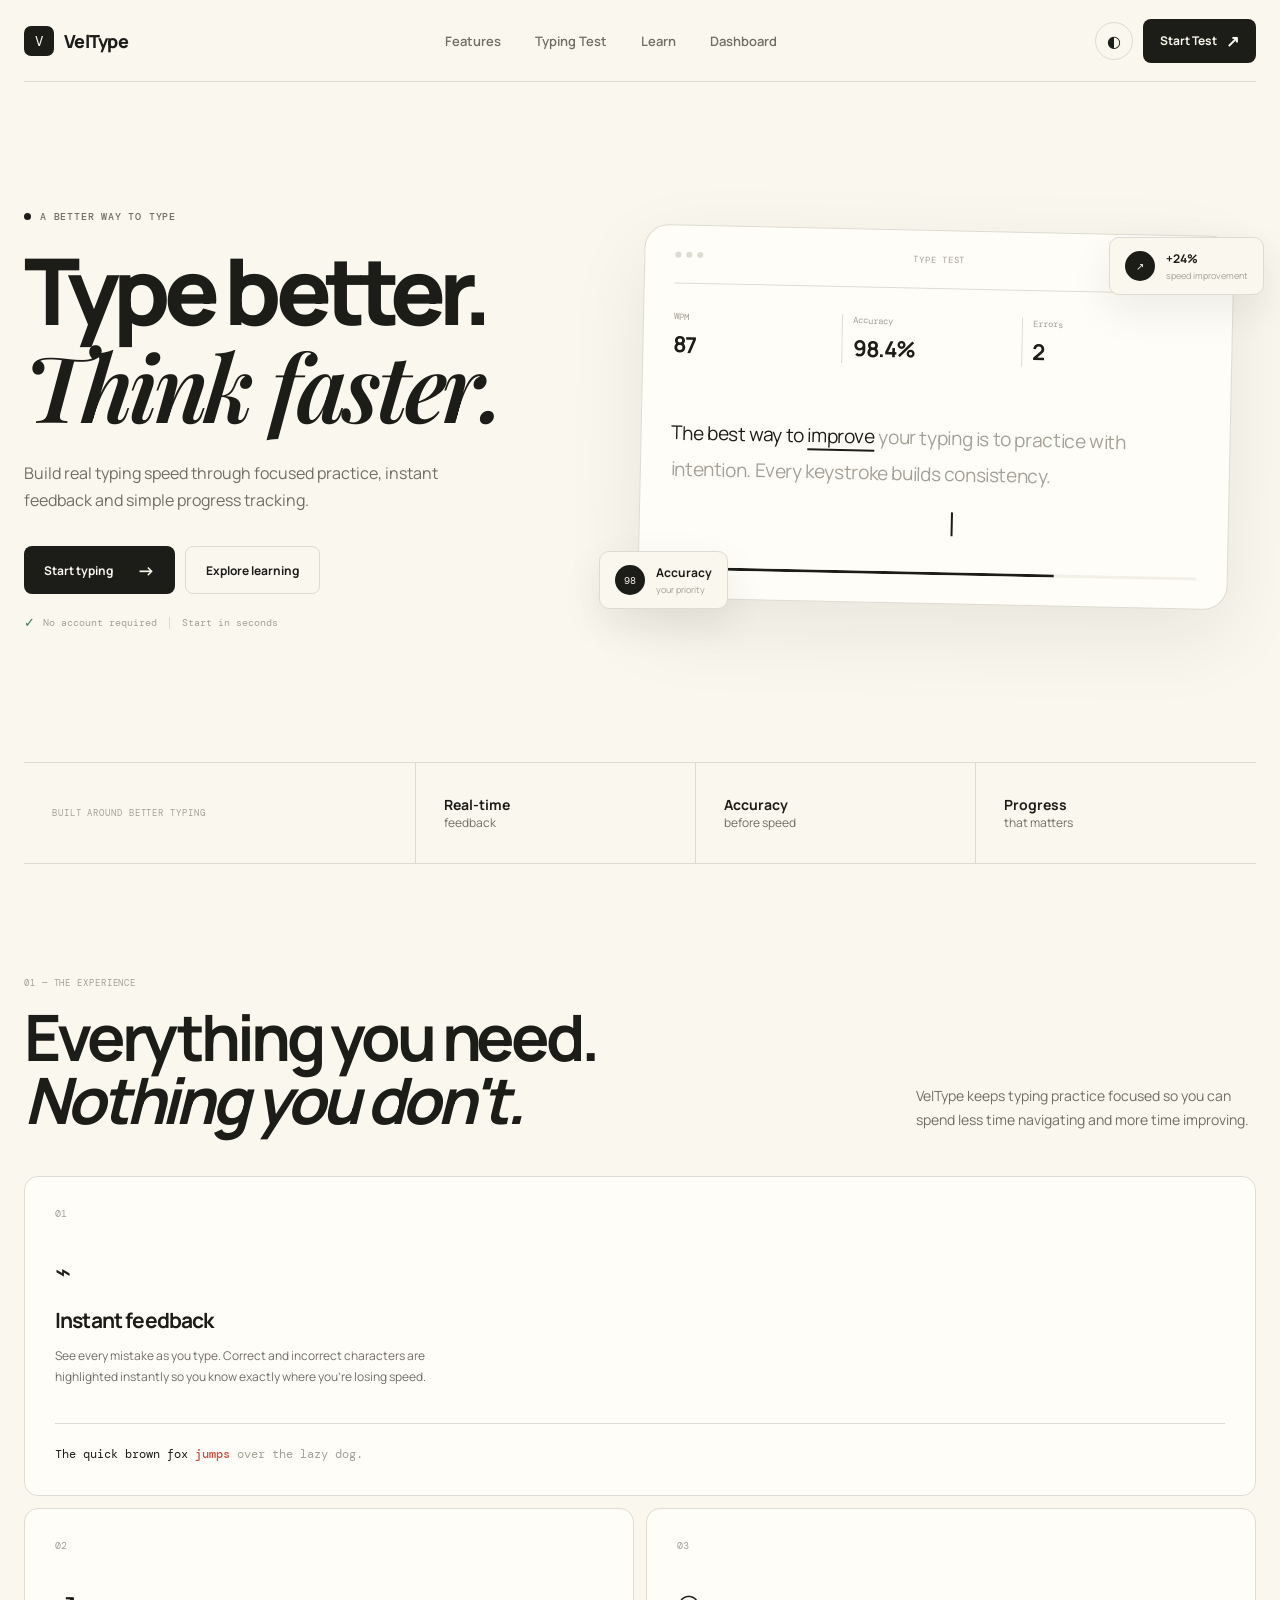
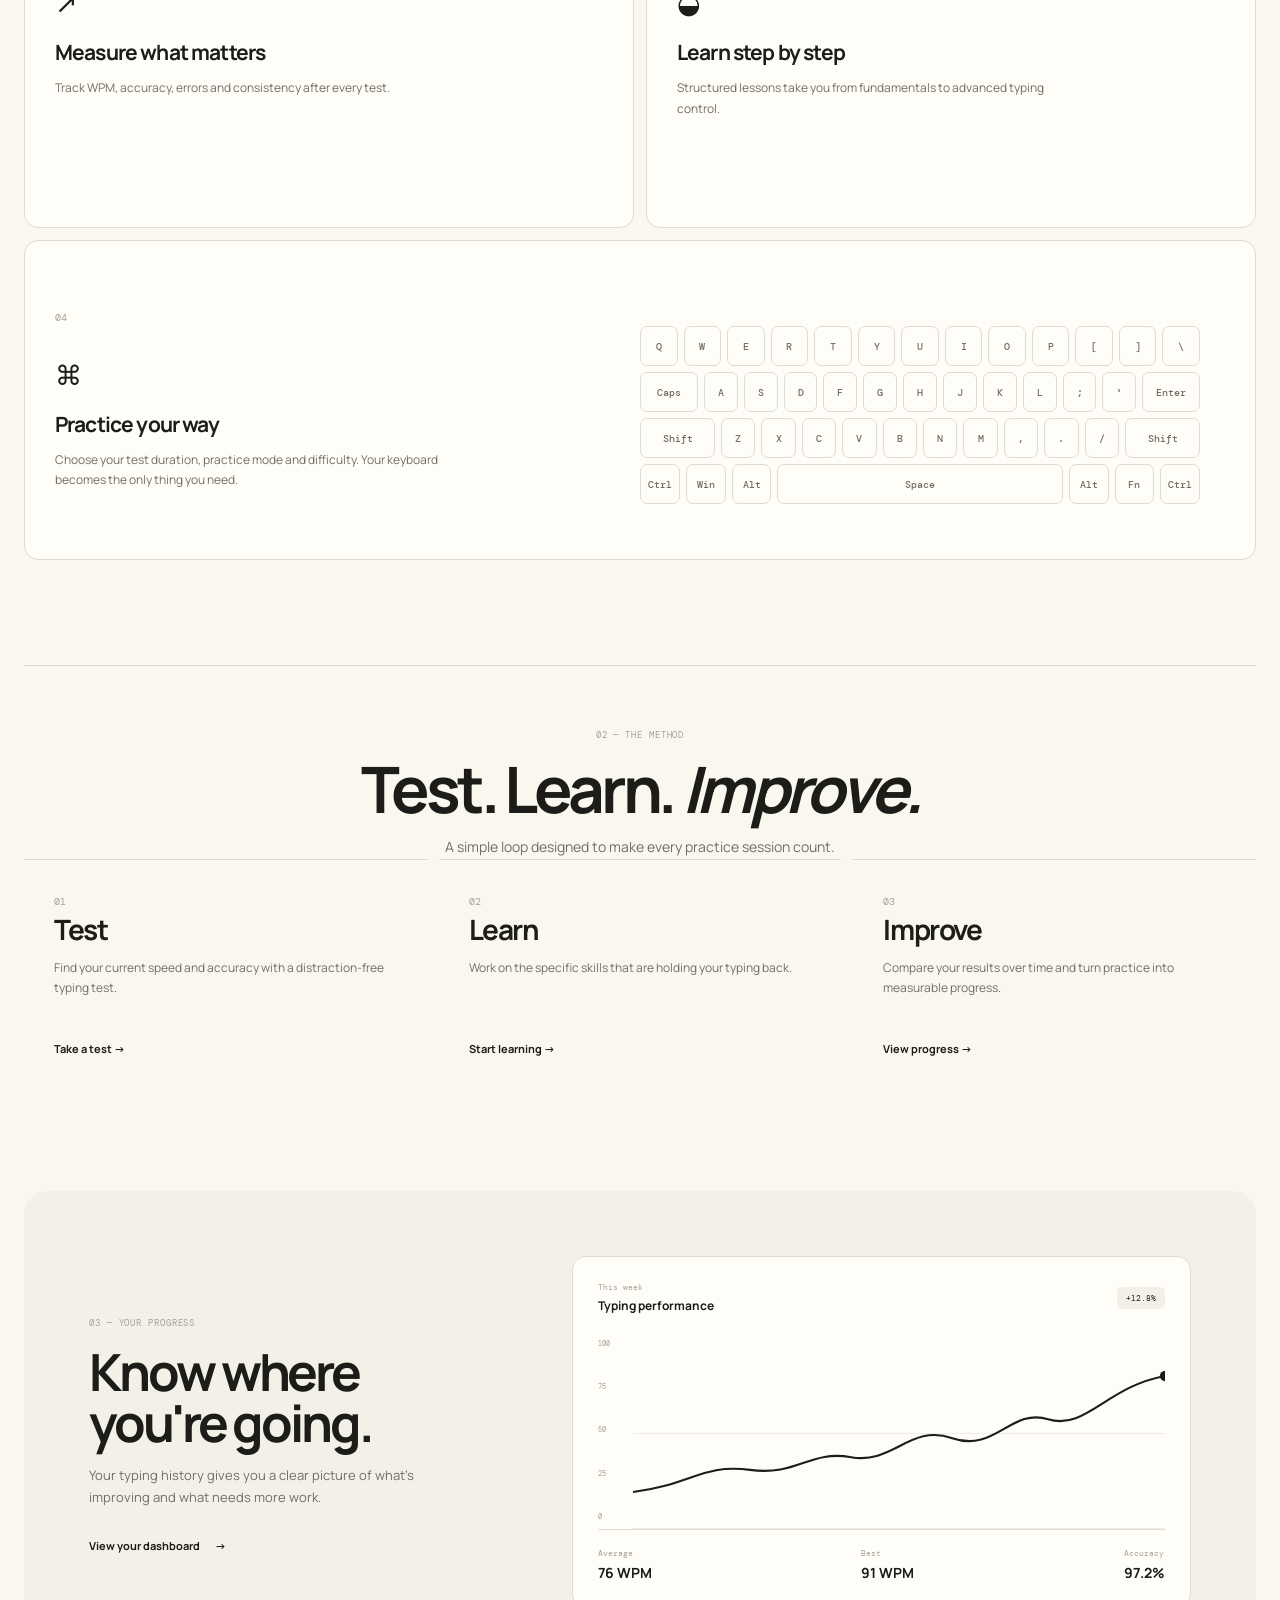
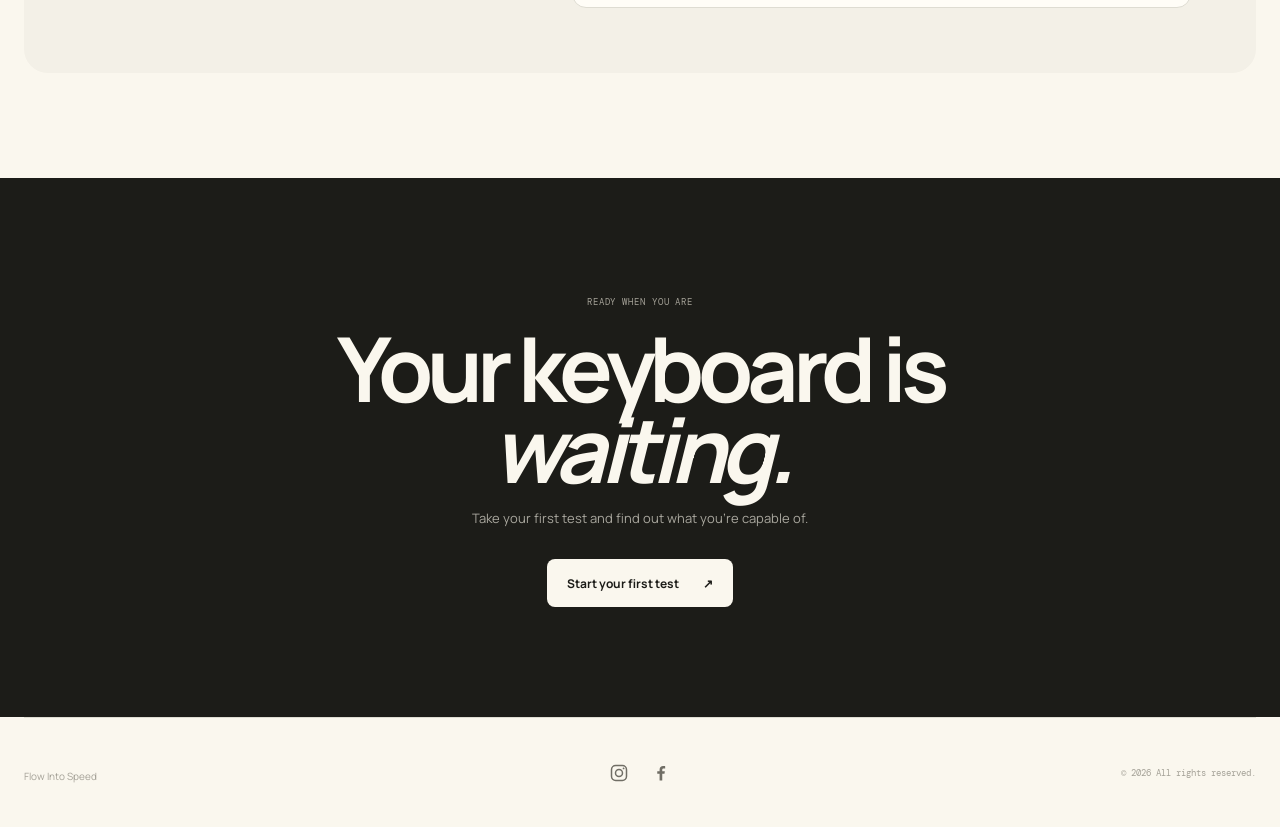
==== index.html @ a6be9a7d "Update index.html" ====
<!DOCTYPE html>
<html lang="en">
<head>
    <meta charset="UTF-8">
    <meta name="viewport" content="width=device-width, initial-scale=1.0">
    <meta name="theme-color" content="#FAF7EE">
    <meta name="description" content="VelType is a focused typing practice platform designed to improve your speed, accuracy and consistency.">
    <meta name="keywords" content="typing test, typing speed, WPM test, typing practice, touch typing">
    <meta name="author" content="VelType">
    <meta name="robots" content="index, follow">
    <title>VelType — Type Better. Think Faster.</title>
    <link rel="stylesheet" href="css/style.css">
</head>
<body>
<div class="site-shell">

    <!-- NAVIGATION -->
    <header class="navbar">
        <a href="index.html" class="brand" aria-label="VelType home">
            <span class="brand-mark">V</span>
            <span>VelType</span>
        </a>

        <nav class="nav-links" aria-label="Main navigation">
            <a href="#features">Features</a>
            <a href="test.html">Typing Test</a>
            <a href="learn.html">Learn</a>
            <a href="dashboard.html">Dashboard</a>
        </nav>

        <div class="nav-actions">
            <button class="theme-toggle" id="themeToggle" aria-label="Toggle theme">
                <span>◐</span>
            </button>
            <a href="test.html" class="nav-cta">
                Start Test <span>↗</span>
            </a>
        </div>

        <button class="menu-toggle" id="menuToggle" aria-label="Open menu" aria-expanded="false">
            <span></span>
            <span></span>
        </button>
    </header>

    <main>

        <!-- HERO -->
        <section class="hero">
            <div class="hero-copy">
                <div class="eyebrow">
                    <span class="eyebrow-dot"></span>
                    A better way to type
                </div>

                <h1>Type better.<br><em>Think faster.</em></h1>

                <p class="hero-description">
                    Build real typing speed through focused practice,
                    instant feedback and simple progress tracking.
                </p>

                <div class="hero-actions">
                    <a href="test.html" class="button button-primary">
                        Start typing
                        <span>→</span>
                    </a>
                    <a href="learn.html" class="button button-secondary">
                        Explore learning
                    </a>
                </div>

                <div class="hero-note">
                    <span class="check">✓</span>
                    No account required
                    <span class="note-divider"></span>
                    Start in seconds
                </div>
            </div>

            <!-- PRODUCT PREVIEW -->
            <div class="hero-visual">
                <div class="typing-window">
                    <div class="window-top">
                        <div class="window-dots">
                            <span></span>
                            <span></span>
                            <span></span>
                        </div>
                        <span class="window-label">TYPE TEST</span>
                        <span class="window-time">30s</span>
                    </div>

                    <div class="window-stats">
                        <div>
                            <span>WPM</span>
                            <strong>87</strong>
                        </div>
                        <div>
                            <span>Accuracy</span>
                            <strong>98.4%</strong>
                        </div>
                        <div>
                            <span>Errors</span>
                            <strong>2</strong>
                        </div>
                    </div>

                    <div class="demo-passage">
                        <span class="typed">The best way to</span>
                        <span class="active-word"> improve</span>
                        <span class="remaining">
                            your typing is to practice with intention.
                            Every keystroke builds consistency.
                        </span>
                    </div>

                    <div class="demo-cursor"></div>

                    <div class="window-progress">
                        <span></span>
                    </div>
                </div>

                <div class="floating-stat floating-stat-one">
                    <span class="floating-icon">↗</span>
                    <div>
                        <strong>+24%</strong>
                        <small>speed improvement</small>
                    </div>
                </div>

                <div class="floating-stat floating-stat-two">
                    <span class="mini-ring">98</span>
                    <div>
                        <strong>Accuracy</strong>
                        <small>your priority</small>
                    </div>
                </div>
            </div>
        </section>

        <!-- QUICK PROOF -->
        <section class="quick-proof">
            <div class="proof-intro">
                <span>BUILT AROUND BETTER TYPING</span>
            </div>

            <div class="proof-item">
                <strong>Real-time</strong>
                <span>feedback</span>
            </div>

            <div class="proof-item">
                <strong>Accuracy</strong>
                <span>before speed</span>
            </div>

            <div class="proof-item">
                <strong>Progress</strong>
                <span>that matters</span>
            </div>
        </section>

        <!-- FEATURES -->
        <section class="features section" id="features">
            <div class="section-heading">
                <div>
                    <span class="section-label">01 — THE EXPERIENCE</span>
                    <h2>
                        Everything you need.<br>
                        <em>Nothing you don't.</em>
                    </h2>
                </div>

                <p>
                    VelType keeps typing practice focused so you can
                    spend less time navigating and more time improving.
                </p>
            </div>

            <div class="feature-grid">

                <article class="feature-card feature-large">
                    <div class="feature-number">01</div>

                    <div class="feature-content">
                        <span class="feature-icon">⌁</span>
                        <h3>Instant feedback</h3>

                        <p>
                            See every mistake as you type. Correct and
                            incorrect characters are highlighted instantly
                            so you know exactly where you're losing speed.
                        </p>
                    </div>

                    <div class="mini-type-demo">
                        <span>The quick brown fox</span>
                        <b> jumps</b>
                        <i> over the lazy dog.</i>
                    </div>
                </article>

                <article class="feature-card">
                    <div class="feature-number">02</div>

                    <span class="feature-icon">↗</span>

                    <h3>Measure what matters</h3>

                    <p>
                        Track WPM, accuracy, errors and consistency
                        after every test.
                    </p>
                </article>

                <article class="feature-card">
                    <div class="feature-number">03</div>

                    <span class="feature-icon">◒</span>

                    <h3>Learn step by step</h3>

                    <p>
                        Structured lessons take you from fundamentals
                        to advanced typing control.
                    </p>
                </article>

                <article class="feature-card feature-wide">
                    <div>
                        <div class="feature-number">04</div>

                        <span class="feature-icon">⌘</span>

                        <h3>Practice your way</h3>

                        <p>
                            Choose your test duration, practice mode and
                            difficulty. Your keyboard becomes the only
                            thing you need.
                        </p>
                    </div>

                    <!-- RESPONSIVE KEYBOARD -->
                    <div class="keyboard-preview">

    <div class="keyboard-row">
        <span>Q</span>
        <span>W</span>
        <span>E</span>
        <span>R</span>
        <span>T</span>
        <span>Y</span>
        <span>U</span>
        <span>I</span>
        <span>O</span>
        <span>P</span>
        <span>[</span>
        <span>]</span>
        <span>\</span>
    </div>

    <div class="keyboard-row">
        <span class="key-caps">Caps</span>
        <span>A</span>
        <span>S</span>
        <span>D</span>
        <span>F</span>
        <span>G</span>
        <span>H</span>
        <span>J</span>
        <span>K</span>
        <span>L</span>
        <span>;</span>
        <span>'</span>
        <span class="key-enter">Enter</span>
    </div>

    <div class="keyboard-row">
        <span class="key-shift">Shift</span>
        <span>Z</span>
        <span>X</span>
        <span>C</span>
        <span>V</span>
        <span>B</span>
        <span>N</span>
        <span>M</span>
        <span>,</span>
        <span>.</span>
        <span>/</span>
        <span class="key-shift">Shift</span>
    </div>

    <div class="keyboard-row">
        <span class="key-fn">Ctrl</span>
        <span class="key-fn">Win</span>
        <span class="key-fn">Alt</span>
        <span class="key-space">Space</span>
        <span class="key-fn">Alt</span>
        <span class="key-fn">Fn</span>
        <span class="key-fn">Ctrl</span>
    </div>

    </div>
                </article>

            </div>
        </section>

        <!-- WORKFLOW -->
        <section class="workflow section">
            <div class="section-heading centered">
                <span class="section-label">02 — THE METHOD</span>

                <h2>
                    Test. Learn. <em>Improve.</em>
                </h2>

                <p>
                    A simple loop designed to make every practice session count.
                </p>
            </div>

            <div class="workflow-grid">

                <article class="workflow-card">
                    <span class="workflow-index">01</span>

                    <h3>Test</h3>

                    <p>
                        Find your current speed and accuracy with a
                        distraction-free typing test.
                    </p>

                    <a href="test.html">
                        Take a test →
                    </a>
                </article>

                <article class="workflow-card">
                    <span class="workflow-index">02</span>

                    <h3>Learn</h3>

                    <p>
                        Work on the specific skills that are holding
                        your typing back.
                    </p>

                    <a href="learn.html">
                        Start learning →
                    </a>
                </article>

                <article class="workflow-card">
                    <span class="workflow-index">03</span>

                    <h3>Improve</h3>

                    <p>
                        Compare your results over time and turn practice
                        into measurable progress.
                    </p>

                    <a href="dashboard.html">
                        View progress →
                    </a>
                </article>

            </div>
        </section>

        <!-- PROGRESS SHOWCASE -->
        <section class="showcase section">
            <div class="showcase-card">

                <div class="showcase-copy">
                    <span class="section-label">03 — YOUR PROGRESS</span>

                    <h2>Know where you're going.</h2>

                    <p>
                        Your typing history gives you a clear picture of
                        what's improving and what needs more work.
                    </p>

                    <a href="dashboard.html" class="text-link">
                        View your dashboard <span>→</span>
                    </a>
                </div>

                <div class="dashboard-preview">
                    <div class="preview-header">
                        <div>
                            <span>This week</span>
                            <strong>Typing performance</strong>
                        </div>

                        <span class="preview-badge">+12.8%</span>
                    </div>

                    <div class="chart">
                        <div class="chart-labels">
                            <span>100</span>
                            <span>75</span>
                            <span>50</span>
                            <span>25</span>
                            <span>0</span>
                        </div>

                        <div class="chart-area">
                            <div class="chart-grid"></div>

                            <svg
                                viewBox="0 0 500 180"
                                preserveAspectRatio="none"
                                aria-hidden="true"
                            >
                                <path d="M0 145 C55 138, 65 118, 110 124 S165 105, 205 112 S260 80, 300 94 S355 65, 390 76 S445 45, 500 35"></path>
                                <circle cx="500" cy="35" r="5"></circle>
                            </svg>
                        </div>
                    </div>

                    <div class="preview-footer">
                        <div>
                            <span>Average</span>
                            <strong>76 WPM</strong>
                        </div>

                        <div>
                            <span>Best</span>
                            <strong>91 WPM</strong>
                        </div>

                        <div>
                            <span>Accuracy</span>
                            <strong>97.2%</strong>
                        </div>
                    </div>
                </div>

            </div>
        </section>

        <!-- FINAL CTA -->
        <section class="cta section">
            <div class="cta-inner">
                <span class="section-label">READY WHEN YOU ARE</span>

                <h2>
                    Your keyboard is<br>
                    <em>waiting.</em>
                </h2>

                <p>
                    Take your first test and find out what you're capable of.
                </p>

                <a href="test.html" class="button button-light">
                    Start your first test
                    <span>↗</span>
                </a>
            </div>
        </section>

    </main>

    <!-- FOOTER -->
    <footer class="footer">
        <div class="footer-brand">
            <p>Flow Into Speed</p>
        </div>

        <div class="footer-socials">

            <!-- INSTAGRAM -->
            <a
                href="https://www.instagram.com/veltype/"
                target="_blank"
                rel="noopener noreferrer"
                aria-label="Instagram"
            >
                <svg
                    width="21"
                    height="21"
                    viewBox="0 0 24 24"
                    fill="none"
                    aria-hidden="true"
                >
                    <rect
                        x="3"
                        y="3"
                        width="18"
                        height="18"
                        rx="5"
                        stroke="currentColor"
                        stroke-width="1.8"
                    />
                    <circle
                        cx="12"
                        cy="12"
                        r="4.2"
                        stroke="currentColor"
                        stroke-width="1.8"
                    />
                    <circle
                        cx="17.5"
                        cy="6.5"
                        r="1.1"
                        fill="currentColor"
                    />
                </svg>
            </a>

            <!-- FACEBOOK -->
            <a
                href="https://www.facebook.com/veltype/"
                target="_blank"
                rel="noopener noreferrer"
                aria-label="Facebook"
            >
                <svg
                    width="21"
                    height="21"
                    viewBox="0 0 24 24"
                    fill="currentColor"
                    aria-hidden="true"
                >
                    <path d="M13.5 21v-8h2.7l.4-3h-3.1V8.1c0-.9.3-1.6 1.7-1.6h1.8V3.8c-.3 0-1.3-.1-2.5-.1-2.5 0-4.2 1.5-4.2 4.3V10H7.5v3h2.8v8h3.2z"/>
                </svg>
            </a>

        </div>

        <div class="footer-copy">
            © 2026 All rights reserved.
        </div>
    </footer>

</div>

<script src="js/main.js"></script>
</body>
</html>
---- css/style.css ----
@import url('https://fonts.googleapis.com/css2?family=DM+Mono:wght@400;500&family=Manrope:wght@400;500;600;700;800&family=Playfair+Display:ital,wght@0,600;0,700;1,600;1,700&display=swap');

/* =========================================================
   VARIABLES
   ========================================================= */

:root {
    --bg: #FAF7EE;
    --surface: #FFFDF7;
    --surface-alt: #F3F0E7;
    --ink: #1C1C18;
    --muted: #706E65;
    --soft: #A4A197;
    --border: #DEDCD2;
    --success: #3D7658;
    --danger: #C84D42;
    --max-width: 1240px;
    --radius-sm: 8px;
    --radius-md: 14px;
    --radius-lg: 24px;
    --ease: cubic-bezier(.2, .7, .2, 1);
}

body.dark {
    --bg: #1C1C18;
    --surface: #25251F;
    --surface-alt: #2C2C25;
    --ink: #FAF7EE;
    --muted: #B5B2A8;
    --soft: #858279;
    --border: #414138;
}

/* =========================================================
   BASE
   ========================================================= */

* {
    box-sizing: border-box;
    margin: 0;
    padding: 0;
}

html {
    scroll-behavior: smooth;
}

body {
    background: var(--bg);
    color: var(--ink);
    font-family: "Manrope", sans-serif;
    -webkit-font-smoothing: antialiased;
    overflow-x: hidden;
}

a {
    color: inherit;
    text-decoration: none;
}

button {
    font: inherit;
}

.site-shell {
    width: 100%;
}

/* =========================================================
   NAVIGATION
   ========================================================= */

.navbar {
    width: min(calc(100% - 48px), var(--max-width));
    height: 82px;
    margin: auto;
    display: flex;
    align-items: center;
    justify-content: space-between;
    border-bottom: 1px solid var(--border);
}

.brand {
    display: inline-flex;
    align-items: center;
    gap: 10px;
    font-size: 18px;
    font-weight: 800;
    letter-spacing: -.04em;
}

.brand-mark {
    width: 30px;
    height: 30px;
    display: grid;
    place-items: center;
    background: var(--ink);
    color: var(--bg);
    border-radius: 7px;
    font: 14px "DM Mono", monospace;
}

.nav-links {
    display: flex;
    align-items: center;
    gap: 34px;
}

.nav-links a {
    color: var(--muted);
    font-size: 13px;
    font-weight: 600;
    transition: color .2s;
}

.nav-links a:hover {
    color: var(--ink);
}

.nav-actions {
    display: flex;
    align-items: center;
    gap: 10px;
}

.theme-toggle {
    width: 38px;
    height: 38px;
    display: grid;
    place-items: center;
    border: 1px solid var(--border);
    border-radius: 50%;
    background: transparent;
    color: var(--ink);
    cursor: pointer;
}

.nav-cta {
    display: inline-flex;
    align-items: center;
    gap: 9px;
    padding: 11px 17px;
    border-radius: var(--radius-sm);
    background: var(--ink);
    color: var(--bg);
    font-size: 12px;
    font-weight: 700;
}

.nav-cta span {
    font-size: 16px;
}

.menu-toggle {
    display: none;
    background: none;
    border: 0;
    cursor: pointer;
}

/* =========================================================
   HERO
   ========================================================= */

.hero {
    width: min(calc(100% - 48px), var(--max-width));
    min-height: 680px;
    margin: auto;
    display: grid;
    grid-template-columns: .9fr 1.1fr;
    align-items: center;
    gap: 70px;
    padding: 85px 0 95px;
}

.eyebrow {
    display: inline-flex;
    align-items: center;
    gap: 9px;
    margin-bottom: 24px;
    color: var(--muted);
    font: 500 10px "DM Mono", monospace;
    letter-spacing: .08em;
    text-transform: uppercase;
}

.eyebrow-dot {
    width: 7px;
    height: 7px;
    border-radius: 50%;
    background: var(--ink);
}

.hero h1 {
    max-width: 700px;
    font-size: clamp(60px, 7.2vw, 104px);
    line-height: .94;
    letter-spacing: -.075em;
    font-weight: 800;
}

.hero h1 em {
    display: block;
    margin-top: 8px;
    font: 600 italic 1em/.96 "Playfair Display", Georgia, serif;
    letter-spacing: -.045em;
}

.hero-description {
    max-width: 470px;
    margin-top: 30px;
    color: var(--muted);
    font-size: 16px;
    line-height: 1.7;
}

.hero-actions {
    display: flex;
    gap: 10px;
    margin-top: 32px;
}

.button {
    min-height: 48px;
    display: inline-flex;
    align-items: center;
    justify-content: center;
    gap: 24px;
    padding: 0 20px;
    border-radius: var(--radius-sm);
    font-size: 12px;
    font-weight: 700;
    transition:
    transform .25s var(--ease),
    background .25s;
}

.button:hover {
    transform: translateY(-2px);
}

.button-primary {
    background: var(--ink);
    color: var(--bg);
}

.button-primary span {
    font-size: 18px;
}

.button-secondary {
    border: 1px solid var(--border);
    color: var(--ink);
}

.hero-note {
    display: flex;
    align-items: center;
    gap: 8px;
    margin-top: 20px;
    color: var(--soft);
    font: 10px "DM Mono", monospace;
}

.check {
    color: var(--success);
    font-size: 13px;
}

.note-divider {
    width: 1px;
    height: 12px;
    margin: 0 4px;
    background: var(--border);
}

/* =========================================================
   HERO TYPING PREVIEW
   ========================================================= */

.hero-visual {
    position: relative;
    min-height: 480px;
    display: grid;
    place-items: center;
}

.typing-window {
    position: relative;
    width: min(100%, 590px);
    padding: 0 30px 28px;
    border: 1px solid var(--border);
    border-radius: var(--radius-lg);
    background: var(--surface);
    box-shadow: 0 28px 80px rgba(28, 28, 24, .08);
    transform: rotate(1.2deg);
}

.window-top {
    height: 58px;
    display: grid;
    grid-template-columns: 1fr auto 1fr;
    align-items: center;
    border-bottom: 1px solid var(--border);
}

.window-dots {
    display: flex;
    gap: 5px;
}

.window-dots span {
    width: 6px;
    height: 6px;
    border-radius: 50%;
    background: var(--border);
}

.window-label,
.window-time {
    color: var(--soft);
    font: 9px "DM Mono", monospace;
    letter-spacing: .08em;
}

.window-time {
    justify-self: end;
}

.window-stats {
    display: grid;
    grid-template-columns: repeat(3, 1fr);
    gap: 10px;
    padding: 27px 0;
}

.window-stats div {
    padding-right: 10px;
    border-right: 1px solid var(--border);
}

.window-stats div:last-child {
    border-right: 0;
}

.window-stats span {
    display: block;
    margin-bottom: 7px;
    color: var(--soft);
    font: 9px "DM Mono", monospace;
}

.window-stats strong {
    font-size: 22px;
    letter-spacing: -.04em;
}

.demo-passage {
    position: relative;
    min-height: 180px;
    padding: 28px 0;
    color: var(--soft);
    font-size: 19px;
    line-height: 1.9;
    letter-spacing: -.02em;
}

.demo-passage .typed,
.demo-passage .active-word {
    color: var(--ink);
}

.demo-passage .active-word {
    border-bottom: 2px solid var(--ink);
}

.demo-cursor {
    position: absolute;
    left: 311px;
    bottom: 67px;
    width: 2px;
    height: 24px;
    background: var(--ink);
    animation: blink 1s infinite;
}

@keyframes blink {
    50% {
        opacity: 0;
    }
}

.window-progress {
    height: 3px;
    overflow: hidden;
    border-radius: 10px;
    background: var(--surface-alt);
}

.window-progress span {
    display: block;
    width: 73%;
    height: 100%;
    background: var(--ink);
}

.floating-stat {
    position: absolute;
    display: flex;
    align-items: center;
    gap: 11px;
    padding: 12px 15px;
    border: 1px solid var(--border);
    border-radius: 10px;
    background: var(--bg);
    box-shadow: 0 15px 40px rgba(28, 28, 24, .08);
}

.floating-stat-one {
    top: 60px;
    right: -8px;
}

.floating-stat-two {
    bottom: 48px;
    left: -18px;
}

.floating-icon,
.mini-ring {
    width: 30px;
    height: 30px;
    display: grid;
    place-items: center;
    border-radius: 50%;
    background: var(--ink);
    color: var(--bg);
    font: 10px "DM Mono", monospace;
}

.floating-stat strong,
.floating-stat small {
    display: block;
}

.floating-stat strong {
    font-size: 12px;
}

.floating-stat small {
    margin-top: 2px;
    color: var(--soft);
    font-size: 9px;
}

/* =========================================================
   QUICK PROOF
   ========================================================= */

.quick-proof {
    width: min(calc(100% - 48px), var(--max-width));
    margin: auto;
    display: grid;
    grid-template-columns: 1.4fr repeat(3, 1fr);
    border-top: 1px solid var(--border);
    border-bottom: 1px solid var(--border);
}

.proof-item,
.proof-intro {
    min-height: 100px;
    display: flex;
    justify-content: center;
    flex-direction: column;
    padding: 20px 28px;
    border-right: 1px solid var(--border);
}

.proof-item:last-child {
    border-right: 0;
}

.proof-intro span,
.section-label {
    color: var(--soft);
    font: 9px "DM Mono", monospace;
    letter-spacing: .1em;
}

.proof-item strong {
    font-size: 14px;
}

.proof-item span {
    color: var(--muted);
    font-size: 12px;
}

/* =========================================================
   SECTIONS / HEADINGS
   ========================================================= */

.section {
    width: min(calc(100% - 48px), var(--max-width));
    margin: auto;
    padding: 105px 0;
}

.section-heading {
    display: grid;
    grid-template-columns: 1fr 340px;
    align-items: end;
    gap: 50px;
    margin-bottom: 45px;
}

.section-heading h2 {
    margin-top: 15px;
    font-size: clamp(42px, 5vw, 70px);
    line-height: .98;
    letter-spacing: -.065em;
}

.section-heading h2 em,
.cta h2 em {
    font: 600 "Playfair Display", serif;
}

.section-heading > p {
    color: var(--muted);
    font-size: 14px;
    line-height: 1.7;
}

/* =========================================================
   FEATURE CARDS
   ========================================================= */

.feature-grid {
    display: grid;
    grid-template-columns: repeat(2, 1fr);
    gap: 12px;
}

.feature-card {
    position: relative;
    min-height: 320px;
    padding: 30px;
    border: 1px solid var(--border);
    border-radius: var(--radius-md);
    background: var(--surface);
    overflow: hidden;
}

/* 01 — Full-width feature */
.feature-card.feature-large {
    grid-column: 1 / -1;
    min-height: 320px;
    display: flex;
    flex-direction: column;
    justify-content: flex-start;
}

/* 04 — Full-width practice card */
.feature-wide {
    grid-column: 1 / -1;
    min-height: 320px;
    display: grid;
    grid-template-columns: 1fr 1.15fr;
    align-items: center;
    gap: 30px;
}

.feature-number {
    color: var(--soft);
    font: 10px "DM Mono", monospace;
}

.feature-icon {
    display: block;
    margin: 32px 0 17px;
    font-size: 27px;
}

.feature-card h3 {
    font-size: 21px;
    letter-spacing: -.04em;
}

.feature-card p {
    max-width: 390px;
    margin-top: 12px;
    color: var(--muted);
    font-size: 12px;
    line-height: 1.7;
}

.feature-card.feature-large .mini-type-demo {
    margin-top: auto;
}

.mini-type-demo {
    padding-top: 20px;
    border-top: 1px solid var(--border);
    color: var(--soft);
    font: 12px/1.8 "DM Mono", monospace;
}

.mini-type-demo span {
    color: var(--ink);
}

.mini-type-demo b {
    font-weight: 500;
    color: var(--danger);
}

.mini-type-demo i {
    font-style: normal;
}

/* =========================================================
   DECORATIVE KEYBOARD UI ONLY — NO INTERACTION
   ========================================================= */

.keyboard-preview {
    width: 100%;
    max-width: 560px;
    margin: 30px auto 0;
    display: flex;
    flex-direction: column;
    gap: 6px;
}

.keyboard-row {
    width: 100%;
    display: flex;
    gap: 6px;
}

.keyboard-preview span {
    flex: 1;
    min-width: 0;
    height: 40px;
    display: grid;
    place-items: center;
    border: 1px solid var(--border);
    border-radius: 7px;
    background: var(--surface);
    color: var(--muted);
    font: 500 10px "DM Mono", monospace;
}

.keyboard-preview .key-caps {
    flex: 1.75;
}

.keyboard-preview .key-enter {
    flex: 1.75;
}

.keyboard-preview .key-shift {
    flex: 2.25;
}

.keyboard-preview .key-space {
    flex: 6;
}

.keyboard-preview .key-fn {
    flex: .8;
}

/* =========================================================
   METHOD / WORKFLOW
   ========================================================= */

.workflow {
    padding-top: 55px;
    padding-bottom: 80px;
    border-top: 1px solid var(--border);
}

.centered {
    display: block;
    max-width: 650px;
    margin: 0 auto;
    text-align: center;
}

.centered h2 {
    margin-bottom: 14px;
}

.centered > p {
    max-width: 450px;
    margin: auto;
}

.workflow-grid {
    display: grid;
    grid-template-columns: repeat(3, 1fr);
    gap: 12px;
}

.workflow-card {
    min-width: 0;
    padding: 28px 30px;
    border-top: 1px solid var(--border);
}

.workflow-index {
    color: var(--soft);
    font: 10px "DM Mono", monospace;
}

.workflow-line {
    width: 100%;
    height: 1px;
    margin: 24px 0;
    background: var(--border);
}

.workflow-card h3 {
    font-size: 28px;
    letter-spacing: -.05em;
}

.workflow-card p {
    min-height: 60px;
    margin: 10px 0 18px;
    color: var(--muted);
    font-size: 12px;
    line-height: 1.7;
}

.workflow-card a,
.text-link {
    font-size: 11px;
    font-weight: 700;
}

.workflow-card a:hover,
.text-link:hover {
    text-decoration: underline;
}

/* =========================================================
   SHOWCASE / DASHBOARD
   ========================================================= */

.showcase {
    padding-top: 25px;
}

.showcase-card {
    display: grid;
    grid-template-columns: .8fr 1.2fr;
    align-items: center;
    gap: 70px;
    padding: 65px;
    border-radius: var(--radius-lg);
    background: var(--surface-alt);
}

.showcase-copy h2 {
    margin: 15px 0;
    font-size: clamp(35px, 4vw, 55px);
    line-height: 1;
    letter-spacing: -.06em;
}

.showcase-copy p {
    max-width: 350px;
    margin-bottom: 25px;
    color: var(--muted);
    font-size: 13px;
    line-height: 1.7;
}

.text-link {
    display: inline-flex;
    gap: 15px;
}

.dashboard-preview {
    padding: 25px;
    border: 1px solid var(--border);
    border-radius: 14px;
    background: var(--surface);
}

.preview-header,
.preview-footer {
    display: flex;
    justify-content: space-between;
    align-items: center;
}

.preview-header > div span,
.preview-footer span {
    display: block;
    color: var(--soft);
    font: 8px "DM Mono", monospace;
}

.preview-header strong {
    display: block;
    margin-top: 5px;
    font-size: 12px;
}

.preview-badge {
    padding: 6px 9px;
    border-radius: 5px;
    background: var(--surface-alt);
    font: 8px "DM Mono", monospace;
}

.chart {
    display: flex;
    height: 190px;
    margin-top: 25px;
}

.chart-labels {
    width: 35px;
    display: flex;
    flex-direction: column;
    justify-content: space-between;
    padding-bottom: 8px;
    color: var(--soft);
    font: 7px "DM Mono", monospace;
}

.chart-area {
    position: relative;
    flex: 1;
}

.chart-grid {
    position: absolute;
    inset: 0;
    background: repeating-linear-gradient(
        to bottom,
        transparent 0,
        transparent calc(25% - 1px),
        var(--border) 25%
    );
}

.chart svg {
    position: absolute;
    inset: 0;
    width: 100%;
    height: 100%;
}

.chart path {
    fill: none;
    stroke: var(--ink);
    stroke-width: 2;
}

.chart circle {
    fill: var(--ink);
}

.preview-footer {
    padding-top: 18px;
    border-top: 1px solid var(--border);
}

.preview-footer strong {
    display: block;
    margin-top: 5px;
    font-size: 14px;
}

/* =========================================================
   CTA
   ========================================================= */

.cta {
    width: 100%;
    padding: 110px max(24px, calc((100vw - var(--max-width)) / 2));
    background: var(--ink);
    color: var(--bg);
}

.cta-inner {
    max-width: var(--max-width);
    margin: auto;
    text-align: center;
}

.cta .section-label {
    color: var(--soft);
}

.cta h2 {
    margin: 18px 0;
    font-size: clamp(52px, 7vw, 92px);
    line-height: .9;
    letter-spacing: -.07em;
}

.cta p {
    max-width: 420px;
    margin: 0 auto 30px;
    color: #A9A79E;
    font-size: 13px;
    line-height: 1.7;
}

.button-light {
    background: var(--bg);
    color: var(--ink);
}

/* =========================================================
   FOOTER
   ========================================================= */

.footer {
    width: min(calc(100% - 48px), var(--max-width));
    min-height: 110px;
    margin: auto;
    display: grid;
    grid-template-columns: 1fr auto 1fr;
    align-items: center;
    gap: 30px;
    border-top: 1px solid var(--border);
}

.footer-brand {
    display: flex;
    flex-direction: column;
    align-items: flex-start;
}

.footer-brand p {
    margin-top: 7px;
    color: var(--soft);
    font-size: 10px;
}

.footer-socials {
    display: flex;
    align-items: center;
    justify-content: center;
    gap: 18px;
}

.footer-socials a {
    width: 24px;
    height: 24px;
    display: grid;
    place-items: center;
    color: var(--muted);
    transition:
        color .25s var(--ease),
        transform .25s var(--ease);
}

.footer-socials a:hover {
    color: var(--ink);
    transform: translateY(-2px);
}

.footer-socials svg {
    width: 20px;
    height: 20px;
    display: block;
}

.footer-copy {
    justify-self: end;
    color: var(--soft);
    font: 9px "DM Mono", monospace;
}

/* =========================================================
   TABLET
   ========================================================= */

@media (max-width: 1000px) {

    .hero {
        grid-template-columns: 1fr;
        padding-top: 70px;
        padding-bottom: 80px;
    }

    .hero-copy {
        max-width: 700px;
    }

    .hero-visual {
        min-height: 430px;
    }

    .showcase-card {
        grid-template-columns: 1fr;
        padding: 50px;
    }

    .keyboard-preview {
        max-width: 600px;
    }
}

/* =========================================================
   MOBILE
   ========================================================= */

@media (max-width: 760px) {

    .navbar {
        width: calc(100% - 32px);
        height: 70px;
    }

    .nav-links,
    .nav-actions {
        display: none;
    }

    .menu-toggle {
        width: 38px;
        height: 38px;
        display: flex;
        flex-direction: column;
        justify-content: center;
        gap: 5px;
        padding: 10px;
    }

    .menu-toggle span {
        width: 100%;
        height: 1px;
        background: var(--ink);
    }

    .nav-links.mobile-open {
        position: absolute;
        z-index: 20;
        top: 70px;
        left: 16px;
        right: 16px;
        display: flex;
        flex-direction: column;
        align-items: flex-start;
        gap: 0;
        padding: 10px;
        border: 1px solid var(--border);
        border-radius: 12px;
        background: var(--surface);
        box-shadow: 0 20px 50px rgba(28, 28, 24, .08);
    }

    .nav-links.mobile-open a {
        width: 100%;
        padding: 12px;
    }

    .hero {
        width: calc(100% - 32px);
        min-height: auto;
        padding: 55px 0 65px;
        gap: 45px;
    }

    .hero h1 {
        font-size: clamp(52px, 14.5vw, 80px);
        line-height: .9;
    }

    .hero h1 em {
        margin-top: 6px;
        line-height: .94;
    }

    .hero-description {
        margin-top: 24px;
        font-size: 14px;
        line-height: 1.65;
    }

    .hero-actions {
        flex-direction: column;
        margin-top: 28px;
    }
   
    .button {
        width: 100%;
    }

    .hero-note {
        flex-wrap: wrap;
    }

    .hero-visual {
        min-height: 360px;
    }

    .typing-window {
        width: 100%;
        padding: 0 18px 20px;
        transform: none;
    }

    .window-top {
        height: 52px;
    }

    .window-stats {
        padding: 22px 0;
    }

    .window-stats strong {
        font-size: 19px;
    }

    .demo-passage {
        min-height: 145px;
        padding: 20px 0;
        font-size: 14px;
        line-height: 1.8;
    }

    .demo-cursor {
        left: 190px;
        bottom: 58px;
    }

    .floating-stat-one {
        right: 0;
    }

    .floating-stat-two {
        left: 0;
    }

    .quick-proof {
        width: calc(100% - 32px);
        grid-template-columns: 1fr 1fr;
    }

    .proof-intro {
        grid-column: span 2;
        min-height: 65px;
    }

    .proof-item {
        min-height: 80px;
        border-top: 1px solid var(--border);
    }

    .section {
        width: calc(100% - 32px);
        padding: 80px 0;
    }

    .section-heading {
        display: block;
    }

    .section-heading > p {
        margin-top: 25px;
    }

    .feature-grid {
        grid-template-columns: 1fr;
    }

    .feature-card,
    .feature-card.feature-large,
    .feature-wide {
        grid-column: auto;
        min-height: 320px;
    }

    .feature-card.feature-large {
        justify-content: flex-start;
    }

    .feature-wide {
        display: block;
    }

    .keyboard-preview {
        width: 100%;
        max-width: none;
        margin-top: 30px;
        gap: 4px;
    }

    .keyboard-row {
        gap: 4px;
    }

    .keyboard-preview span {
        height: 34px;
        border-radius: 6px;
        font-size: 8px;
    }

    .workflow {
        padding-top: 50px;
        padding-bottom: 70px;
    }

    .workflow-grid {
        grid-template-columns: 1fr;
        gap: 0;
    }

    .workflow-card {
        padding: 24px 0;
    }

    .workflow-card p {
        min-height: auto;
        max-width: 400px;
    }

    .showcase {
        padding-top: 20px;
    }

    .showcase-card {
        padding: 30px 22px;
    }

    .dashboard-preview {
        padding: 18px;
    }

    .chart {
        height: 150px;
        margin-top: 20px;
    }

    .preview-footer {
        gap: 10px;
    }

    .preview-footer strong {
        font-size: 10px;
    }

    .cta {
        padding: 75px 16px;
    }

    .cta h2 {
        margin: 16px 0;
        font-size: clamp(48px, 13vw, 68px);
    }

    .cta p {
        margin-bottom: 25px;
        font-size: 12px;
        line-height: 1.65;
    }

    .footer {
        width: calc(100% - 32px);
        min-height: 0;
        grid-template-columns: 1fr;
        gap: 20px;
        padding: 28px 0;
    }

    .footer-brand {
        align-items: flex-start;
    }

    .footer-socials {
        justify-content: flex-start;
        gap: 16px;
    }

    .footer-copy {
        justify-self: start;
        order: 3;
    }
       }
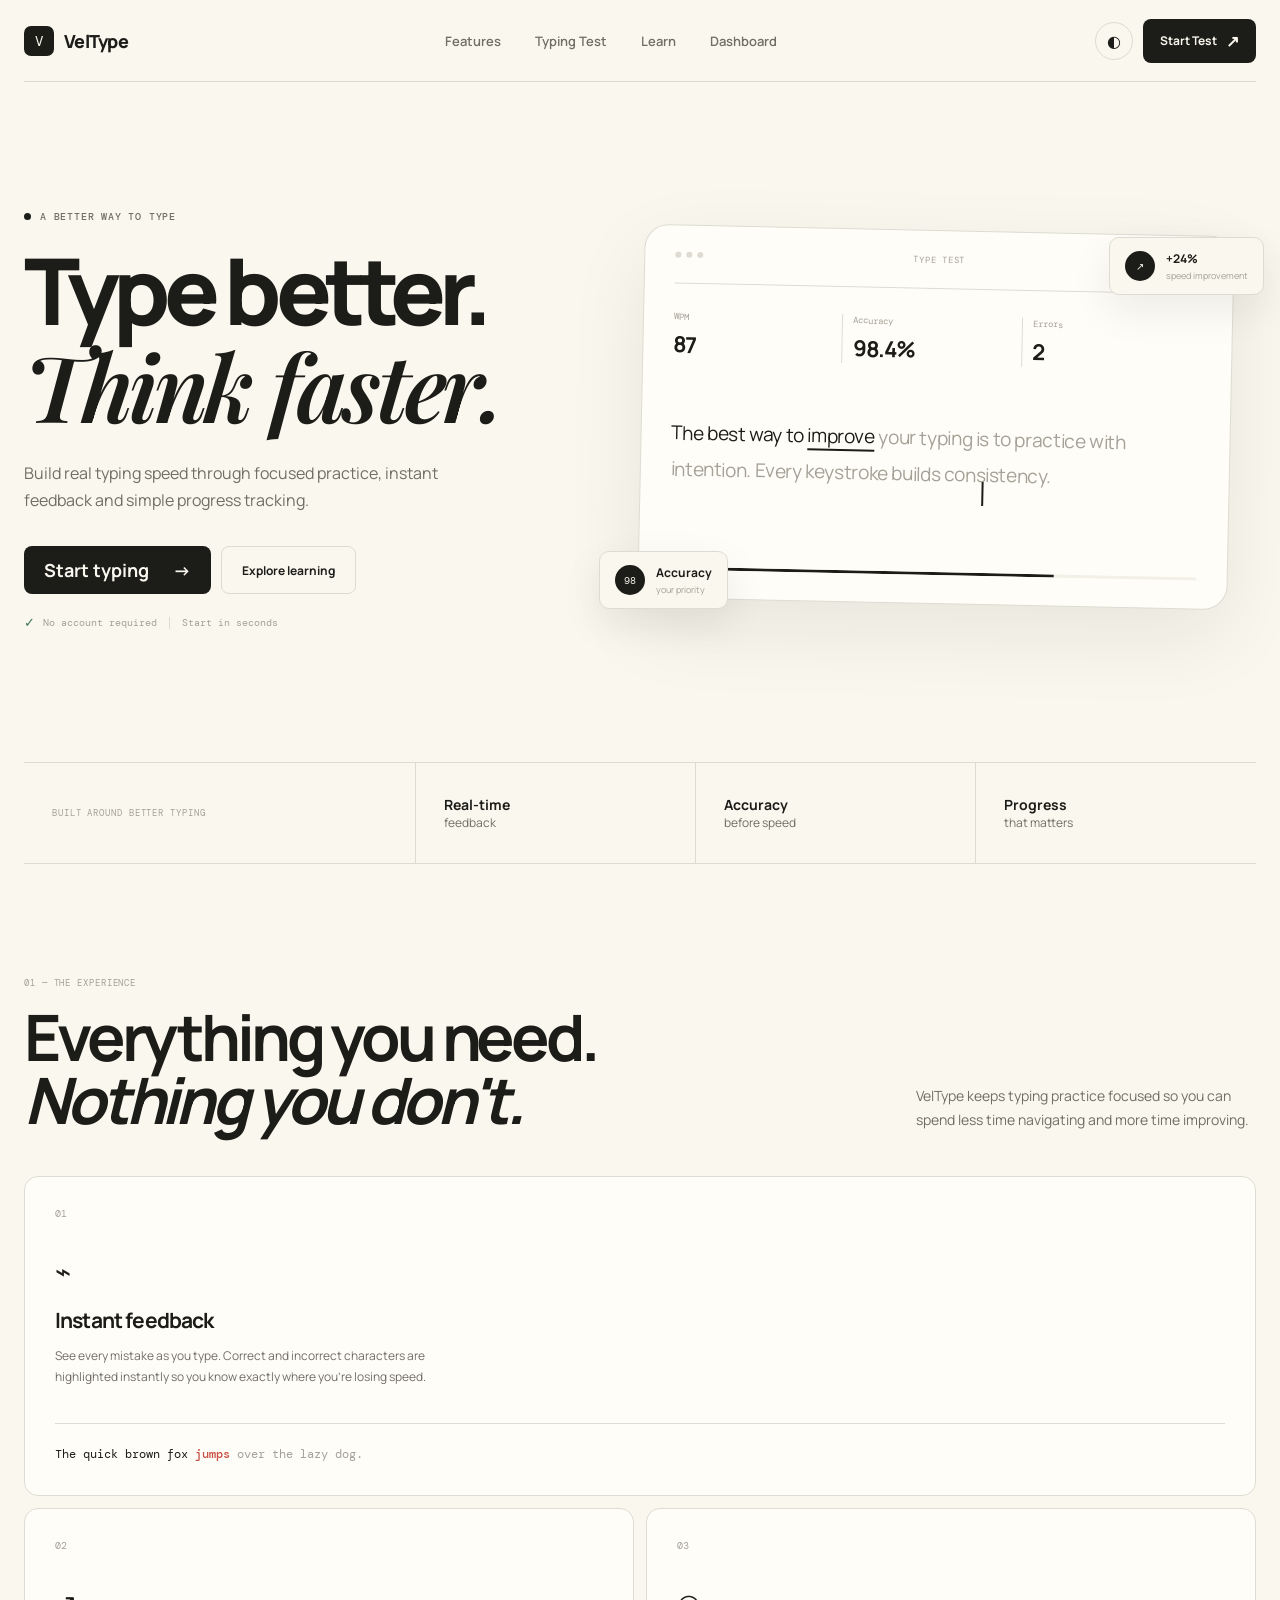
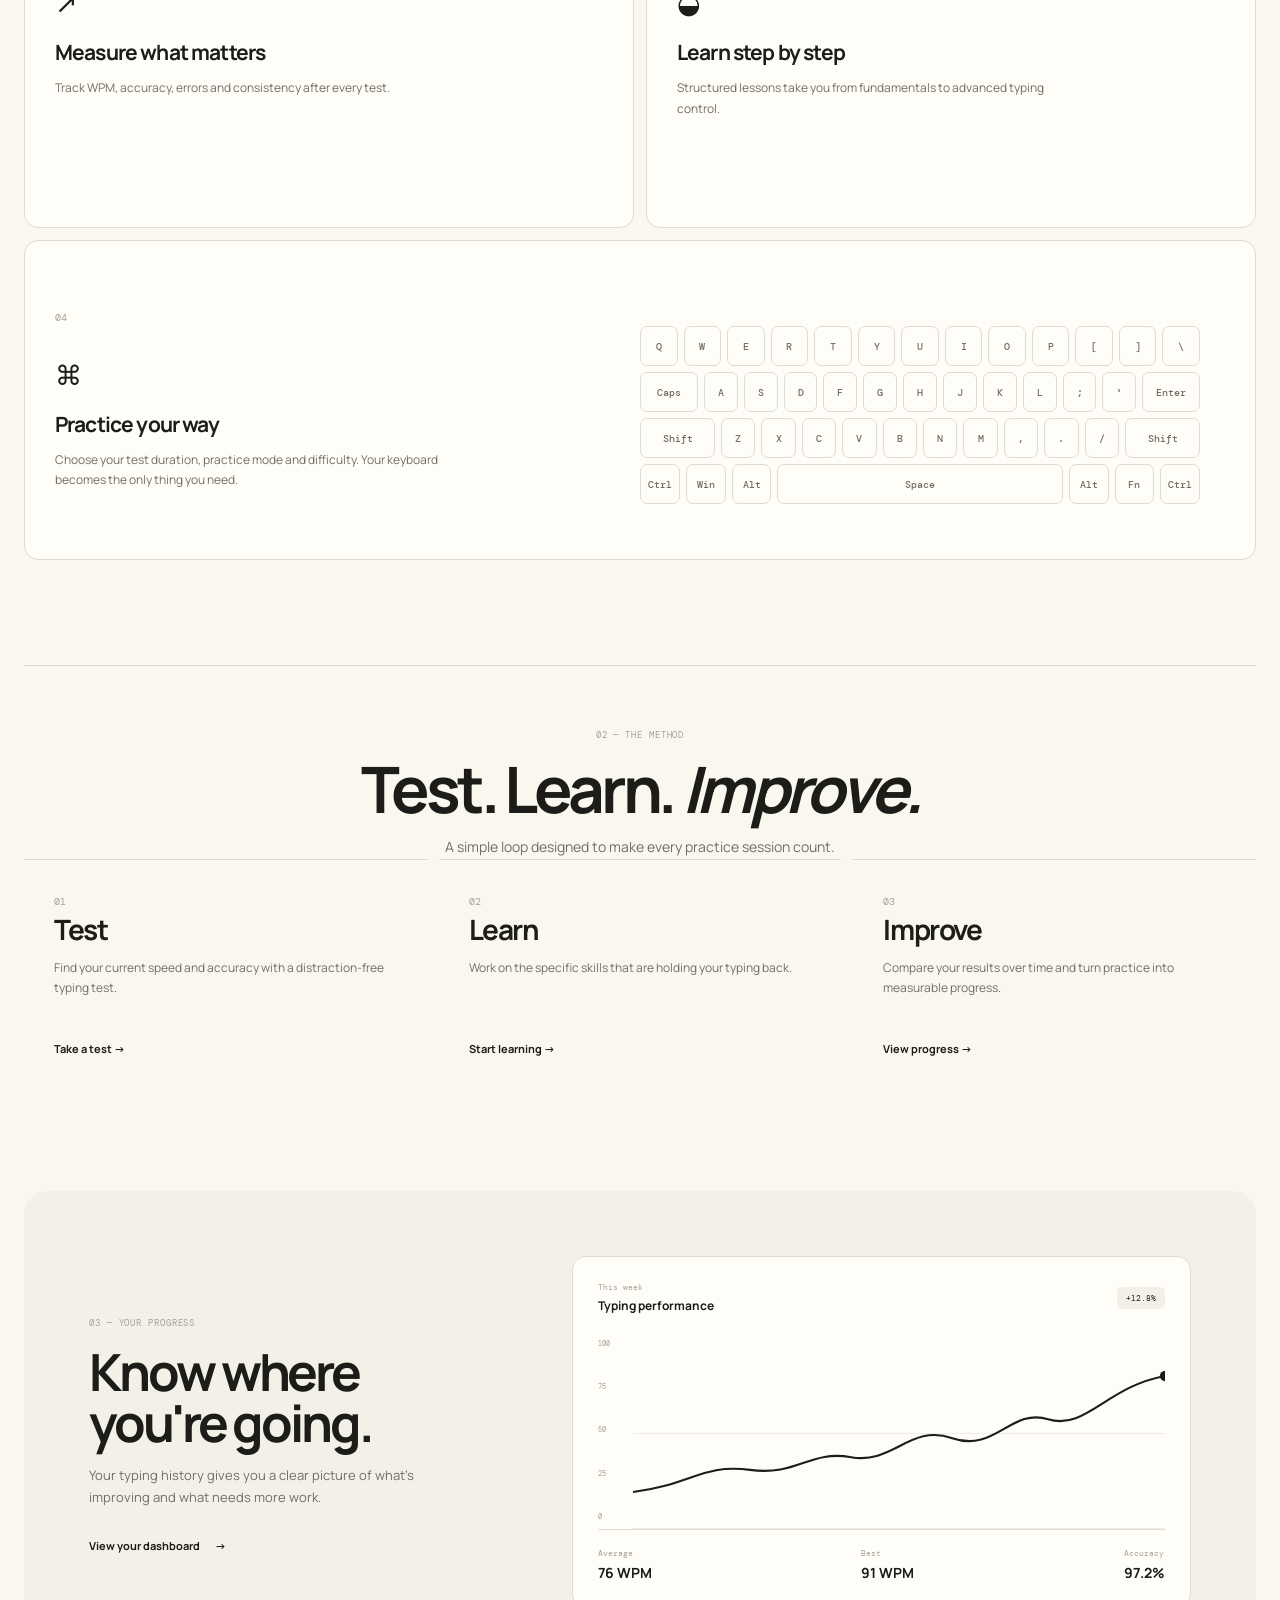
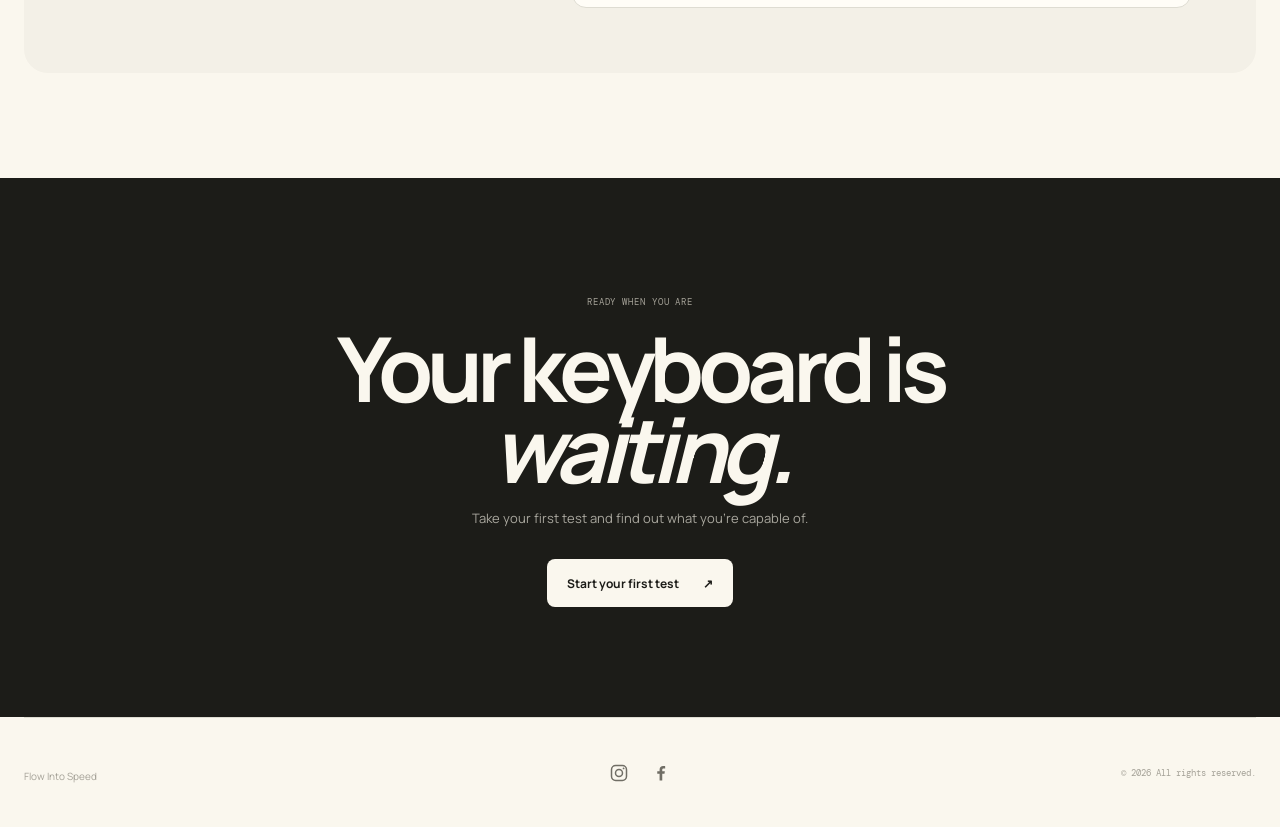
==== commit d1f87091: "Update index.html" ====
--- a/index.html
+++ b/index.html
@@ -9,8 +9,13 @@
     <meta name="author" content="VelType">
     <meta name="robots" content="index, follow">
     <title>VelType — Type Better. Think Faster.</title>
+
+    <link rel="preconnect" href="https://fonts.googleapis.com">
+    <link rel="preconnect" href="https://fonts.gstatic.com" crossorigin>
+    <link href="https://fonts.googleapis.com/css2?family=DM+Mono:wght@400;500&family=Manrope:wght@400;500;600;700;800&family=Playfair+Display:ital,wght@0,600;0,700;1,600;1,700&display=swap" rel="stylesheet">
     <link rel="stylesheet" href="css/style.css">
 </head>
+
 <body>
 <div class="site-shell">
 
@@ -29,15 +34,16 @@
         </nav>
 
         <div class="nav-actions">
-            <button class="theme-toggle" id="themeToggle" aria-label="Toggle theme">
-                <span>◐</span>
+            <button class="theme-toggle" id="themeToggle" type="button" aria-label="Toggle theme">
+                <span aria-hidden="true">◐</span>
             </button>
+
             <a href="test.html" class="nav-cta">
-                Start Test <span>↗</span>
+                Start Test <span aria-hidden="true">↗</span>
             </a>
         </div>
 
-        <button class="menu-toggle" id="menuToggle" aria-label="Open menu" aria-expanded="false">
+        <button class="menu-toggle" id="menuToggle" type="button" aria-label="Open navigation menu" aria-expanded="false">
             <span></span>
             <span></span>
         </button>
@@ -48,59 +54,66 @@
         <!-- HERO -->
         <section class="hero">
             <div class="hero-copy">
-                <div class="eyebrow">
+                <div class="eyebrow hero-reveal">
                     <span class="eyebrow-dot"></span>
-                    A better way to type
-                </div>
-
-                <h1>Type better.<br><em>Think faster.</em></h1>
-
-                <p class="hero-description">
+                    <span>A better way to type</span>
+                </div>
+
+                <h1 class="hero-title hero-reveal">
+                    Type better.<br>
+                    <em>Think faster.</em>
+                </h1>
+
+                <p class="hero-description hero-reveal">
                     Build real typing speed through focused practice,
                     instant feedback and simple progress tracking.
                 </p>
 
-                <div class="hero-actions">
+                <div class="hero-actions hero-reveal">
                     <a href="test.html" class="button button-primary">
-                        Start typing
-                        <span>→</span>
+                        <span>Start typing</span>
+                        <span aria-hidden="true">→</span>
                     </a>
+
                     <a href="learn.html" class="button button-secondary">
                         Explore learning
                     </a>
                 </div>
 
-                <div class="hero-note">
+                <div class="hero-note hero-reveal">
                     <span class="check">✓</span>
-                    No account required
+                    <span>No account required</span>
                     <span class="note-divider"></span>
-                    Start in seconds
+                    <span>Start in seconds</span>
                 </div>
             </div>
 
             <!-- PRODUCT PREVIEW -->
-            <div class="hero-visual">
+            <div class="hero-visual" aria-label="Typing test preview">
                 <div class="typing-window">
                     <div class="window-top">
-                        <div class="window-dots">
+                        <div class="window-dots" aria-hidden="true">
                             <span></span>
                             <span></span>
                             <span></span>
                         </div>
+
                         <span class="window-label">TYPE TEST</span>
                         <span class="window-time">30s</span>
                     </div>
 
                     <div class="window-stats">
-                        <div>
+                        <div class="preview-stat">
                             <span>WPM</span>
                             <strong>87</strong>
                         </div>
-                        <div>
+
+                        <div class="preview-stat">
                             <span>Accuracy</span>
                             <strong>98.4%</strong>
                         </div>
-                        <div>
+
+                        <div class="preview-stat">
                             <span>Errors</span>
                             <strong>2</strong>
                         </div>
@@ -108,21 +121,15 @@
 
                     <div class="demo-passage">
                         <span class="typed">The best way to</span>
-                        <span class="active-word"> improve</span>
-                        <span class="remaining">
-                            your typing is to practice with intention.
-                            Every keystroke builds consistency.
-                        </span>
-                    </div>
-
-                    <div class="demo-cursor"></div>
-
-                    <div class="window-progress">
+                        <span class="active-word"> improve</span><span class="demo-cursor"></span><span class="remaining"> your typing is to practice with intention. Every keystroke builds consistency.</span>
+                    </div>
+
+                    <div class="window-progress" aria-hidden="true">
                         <span></span>
                     </div>
                 </div>
 
-                <div class="floating-stat floating-stat-one">
+                <div class="floating-stat floating-stat-one" aria-hidden="true">
                     <span class="floating-icon">↗</span>
                     <div>
                         <strong>+24%</strong>
@@ -130,7 +137,7 @@
                     </div>
                 </div>
 
-                <div class="floating-stat floating-stat-two">
+                <div class="floating-stat floating-stat-two" aria-hidden="true">
                     <span class="mini-ring">98</span>
                     <div>
                         <strong>Accuracy</strong>
@@ -141,7 +148,7 @@
         </section>
 
         <!-- QUICK PROOF -->
-        <section class="quick-proof">
+        <section class="quick-proof" aria-label="VelType highlights">
             <div class="proof-intro">
                 <span>BUILT AROUND BETTER TYPING</span>
             </div>
@@ -167,10 +174,7 @@
             <div class="section-heading">
                 <div>
                     <span class="section-label">01 — THE EXPERIENCE</span>
-                    <h2>
-                        Everything you need.<br>
-                        <em>Nothing you don't.</em>
-                    </h2>
+                    <h2>Everything you need.<br><em>Nothing you don't.</em></h2>
                 </div>
 
                 <p>
@@ -181,13 +185,13 @@
 
             <div class="feature-grid">
 
+                <!-- FEATURE 01 -->
                 <article class="feature-card feature-large">
                     <div class="feature-number">01</div>
 
                     <div class="feature-content">
                         <span class="feature-icon">⌁</span>
                         <h3>Instant feedback</h3>
-
                         <p>
                             See every mistake as you type. Correct and
                             incorrect characters are highlighted instantly
@@ -202,40 +206,37 @@
                     </div>
                 </article>
 
+                <!-- FEATURE 02 -->
                 <article class="feature-card">
                     <div class="feature-number">02</div>
-
                     <span class="feature-icon">↗</span>
 
                     <h3>Measure what matters</h3>
-
                     <p>
                         Track WPM, accuracy, errors and consistency
                         after every test.
                     </p>
                 </article>
 
+                <!-- FEATURE 03 -->
                 <article class="feature-card">
                     <div class="feature-number">03</div>
-
                     <span class="feature-icon">◒</span>
 
                     <h3>Learn step by step</h3>
-
                     <p>
                         Structured lessons take you from fundamentals
                         to advanced typing control.
                     </p>
                 </article>
 
+                <!-- FEATURE 04 -->
                 <article class="feature-card feature-wide">
-                    <div>
+                    <div class="feature-wide-copy">
                         <div class="feature-number">04</div>
-
                         <span class="feature-icon">⌘</span>
 
                         <h3>Practice your way</h3>
-
                         <p>
                             Choose your test duration, practice mode and
                             difficulty. Your keyboard becomes the only
@@ -243,67 +244,40 @@
                         </p>
                     </div>
 
-                    <!-- RESPONSIVE KEYBOARD -->
-                    <div class="keyboard-preview">
-
-    <div class="keyboard-row">
-        <span>Q</span>
-        <span>W</span>
-        <span>E</span>
-        <span>R</span>
-        <span>T</span>
-        <span>Y</span>
-        <span>U</span>
-        <span>I</span>
-        <span>O</span>
-        <span>P</span>
-        <span>[</span>
-        <span>]</span>
-        <span>\</span>
-    </div>
-
-    <div class="keyboard-row">
-        <span class="key-caps">Caps</span>
-        <span>A</span>
-        <span>S</span>
-        <span>D</span>
-        <span>F</span>
-        <span>G</span>
-        <span>H</span>
-        <span>J</span>
-        <span>K</span>
-        <span>L</span>
-        <span>;</span>
-        <span>'</span>
-        <span class="key-enter">Enter</span>
-    </div>
-
-    <div class="keyboard-row">
-        <span class="key-shift">Shift</span>
-        <span>Z</span>
-        <span>X</span>
-        <span>C</span>
-        <span>V</span>
-        <span>B</span>
-        <span>N</span>
-        <span>M</span>
-        <span>,</span>
-        <span>.</span>
-        <span>/</span>
-        <span class="key-shift">Shift</span>
-    </div>
-
-    <div class="keyboard-row">
-        <span class="key-fn">Ctrl</span>
-        <span class="key-fn">Win</span>
-        <span class="key-fn">Alt</span>
-        <span class="key-space">Space</span>
-        <span class="key-fn">Alt</span>
-        <span class="key-fn">Fn</span>
-        <span class="key-fn">Ctrl</span>
-    </div>
-
-    </div>
+                    <!-- 60% KEYBOARD -->
+                    <div class="keyboard-preview" aria-label="60 percent keyboard preview">
+                        <div class="keyboard-row">
+                            <span>Q</span><span>W</span><span>E</span><span>R</span>
+                            <span>T</span><span>Y</span><span>U</span><span>I</span>
+                            <span>O</span><span>P</span><span>[</span><span>]</span><span>\</span>
+                        </div>
+
+                        <div class="keyboard-row">
+                            <span class="key-caps">Caps</span>
+                            <span>A</span><span>S</span><span>D</span><span>F</span>
+                            <span>G</span><span>H</span><span>J</span><span>K</span>
+                            <span>L</span><span>;</span><span>'</span>
+                            <span class="key-enter">Enter</span>
+                        </div>
+
+                        <div class="keyboard-row">
+                            <span class="key-shift">Shift</span>
+                            <span>Z</span><span>X</span><span>C</span><span>V</span>
+                            <span>B</span><span>N</span><span>M</span><span>,</span>
+                            <span>.</span><span>/</span>
+                            <span class="key-shift">Shift</span>
+                        </div>
+
+                        <div class="keyboard-row">
+                            <span class="key-fn">Ctrl</span>
+                            <span class="key-fn">Win</span>
+                            <span class="key-fn">Alt</span>
+                            <span class="key-space">Space</span>
+                            <span class="key-fn">Alt</span>
+                            <span class="key-fn">Fn</span>
+                            <span class="key-fn">Ctrl</span>
+                        </div>
+                    </div>
                 </article>
 
             </div>
@@ -324,74 +298,53 @@
             </div>
 
             <div class="workflow-grid">
-
                 <article class="workflow-card">
                     <span class="workflow-index">01</span>
-
                     <h3>Test</h3>
-
                     <p>
                         Find your current speed and accuracy with a
                         distraction-free typing test.
                     </p>
-
-                    <a href="test.html">
-                        Take a test →
-                    </a>
+                    <a href="test.html">Take a test →</a>
                 </article>
 
                 <article class="workflow-card">
                     <span class="workflow-index">02</span>
-
                     <h3>Learn</h3>
-
                     <p>
                         Work on the specific skills that are holding
                         your typing back.
                     </p>
-
-                    <a href="learn.html">
-                        Start learning →
-                    </a>
+                    <a href="learn.html">Start learning →</a>
                 </article>
 
                 <article class="workflow-card">
                     <span class="workflow-index">03</span>
-
                     <h3>Improve</h3>
-
                     <p>
                         Compare your results over time and turn practice
                         into measurable progress.
                     </p>
-
-                    <a href="dashboard.html">
-                        View progress →
-                    </a>
-                </article>
-
+                    <a href="dashboard.html">View progress →</a>
+                </article>
             </div>
         </section>
 
         <!-- PROGRESS SHOWCASE -->
         <section class="showcase section">
             <div class="showcase-card">
-
                 <div class="showcase-copy">
                     <span class="section-label">03 — YOUR PROGRESS</span>
 
                     <h2>Know where you're going.</h2>
-
                     <p>
                         Your typing history gives you a clear picture of
                         what's improving and what needs more work.
                     </p>
-
                     <a href="dashboard.html" class="text-link">
                         View your dashboard <span>→</span>
                     </a>
                 </div>
-
                 <div class="dashboard-preview">
                     <div class="preview-header">
                         <div>
@@ -401,7 +354,6 @@
 
                         <span class="preview-badge">+12.8%</span>
                     </div>
-
                     <div class="chart">
                         <div class="chart-labels">
                             <span>100</span>
@@ -410,15 +362,10 @@
                             <span>25</span>
                             <span>0</span>
                         </div>
-
                         <div class="chart-area">
                             <div class="chart-grid"></div>
 
-                            <svg
-                                viewBox="0 0 500 180"
-                                preserveAspectRatio="none"
-                                aria-hidden="true"
-                            >
+                            <svg viewBox="0 0 500 180" preserveAspectRatio="none" aria-hidden="true">
                                 <path d="M0 145 C55 138, 65 118, 110 124 S165 105, 205 112 S260 80, 300 94 S355 65, 390 76 S445 45, 500 35"></path>
                                 <circle cx="500" cy="35" r="5"></circle>
                             </svg>
@@ -430,19 +377,16 @@
                             <span>Average</span>
                             <strong>76 WPM</strong>
                         </div>
-
                         <div>
                             <span>Best</span>
                             <strong>91 WPM</strong>
                         </div>
-
                         <div>
                             <span>Accuracy</span>
                             <strong>97.2%</strong>
                         </div>
                     </div>
                 </div>
-
             </div>
         </section>
 
@@ -450,86 +394,37 @@
         <section class="cta section">
             <div class="cta-inner">
                 <span class="section-label">READY WHEN YOU ARE</span>
-
                 <h2>
                     Your keyboard is<br>
                     <em>waiting.</em>
                 </h2>
-
                 <p>
                     Take your first test and find out what you're capable of.
                 </p>
-
                 <a href="test.html" class="button button-light">
                     Start your first test
-                    <span>↗</span>
+                    <span aria-hidden="true">↗</span>
                 </a>
             </div>
         </section>
-
     </main>
-
     <!-- FOOTER -->
     <footer class="footer">
         <div class="footer-brand">
             <p>Flow Into Speed</p>
         </div>
-
         <div class="footer-socials">
-
             <!-- INSTAGRAM -->
-            <a
-                href="https://www.instagram.com/veltype/"
-                target="_blank"
-                rel="noopener noreferrer"
-                aria-label="Instagram"
-            >
-                <svg
-                    width="21"
-                    height="21"
-                    viewBox="0 0 24 24"
-                    fill="none"
-                    aria-hidden="true"
-                >
-                    <rect
-                        x="3"
-                        y="3"
-                        width="18"
-                        height="18"
-                        rx="5"
-                        stroke="currentColor"
-                        stroke-width="1.8"
-                    />
-                    <circle
-                        cx="12"
-                        cy="12"
-                        r="4.2"
-                        stroke="currentColor"
-                        stroke-width="1.8"
-                    />
-                    <circle
-                        cx="17.5"
-                        cy="6.5"
-                        r="1.1"
-                        fill="currentColor"
-                    />
+            <a href="https://www.instagram.com/veltype/" target="_blank" rel="noopener noreferrer" aria-label="VelType on Instagram">
+                <svg width="21" height="21" viewBox="0 0 24 24" fill="none" aria-hidden="true">
+                    <rect x="3" y="3" width="18" height="18" rx="5" stroke="currentColor" stroke-width="1.8"/>
+                    <circle cx="12" cy="12" r="4.2" stroke="currentColor" stroke-width="1.8"/>
+                    <circle cx="17.5" cy="6.5" r="1.1" fill="currentColor"/>
                 </svg>
             </a>
-
             <!-- FACEBOOK -->
-            <a
-                href="https://www.facebook.com/veltype/"
-                target="_blank"
-                rel="noopener noreferrer"
-                aria-label="Facebook"
-            >
-                <svg
-                    width="21"
-                    height="21"
-                    viewBox="0 0 24 24"
-                    fill="currentColor"
-                    aria-hidden="true"
-                >
+            <a href="https://www.facebook.com/veltype/" target="_blank" rel="noopener noreferrer" aria-label="VelType on Facebook">
+                <svg width="21" height="21" viewBox="0 0 24 24" fill="currentColor" aria-hidden="true">
                     <path d="M13.5 21v-8h2.7l.4-3h-3.1V8.1c0-.9.3-1.6 1.7-1.6h1.8V3.8c-.3 0-1.3-.1-2.5-.1-2.5 0-4.2 1.5-4.2 4.3V10H7.5v3h2.8v8h3.2z"/>
                 </svg>
             </a>
@@ -545,4 +440,4 @@
 
 <script src="js/main.js"></script>
 </body>
-</html>
+                      </html>
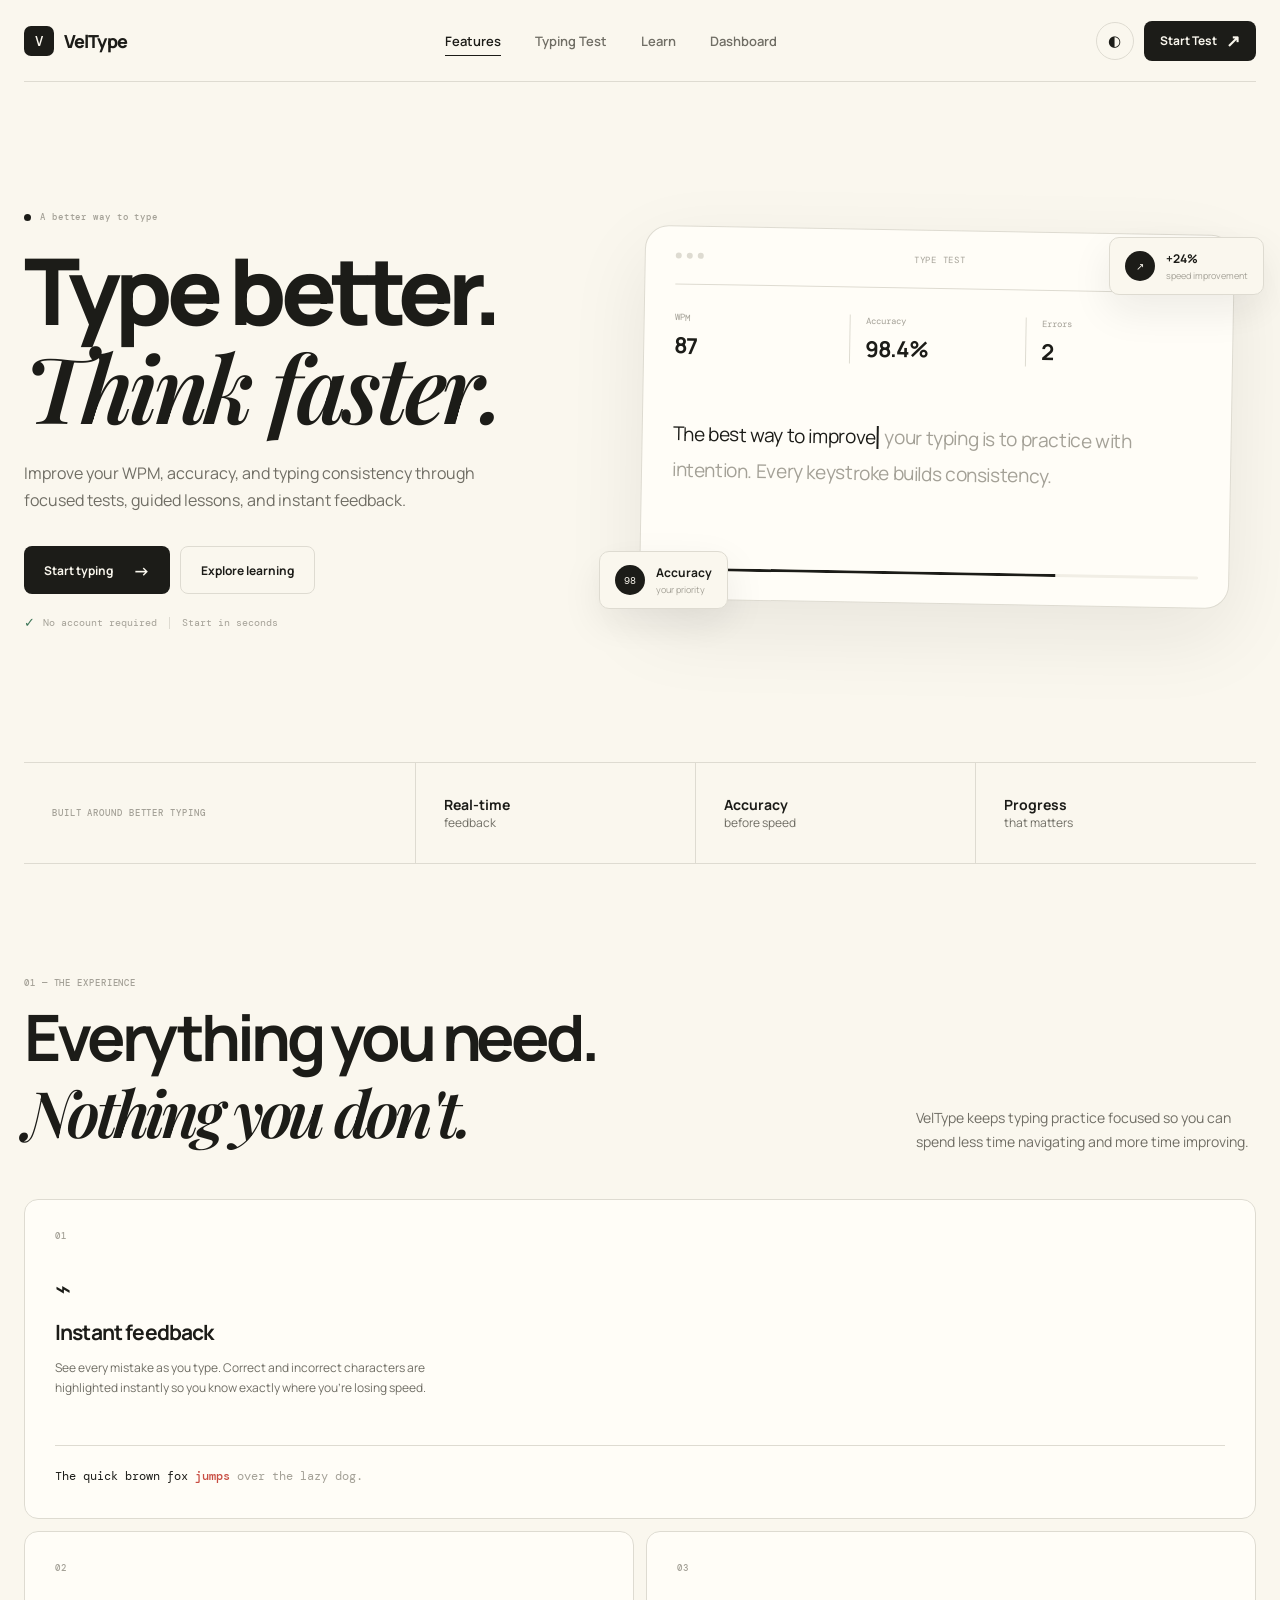
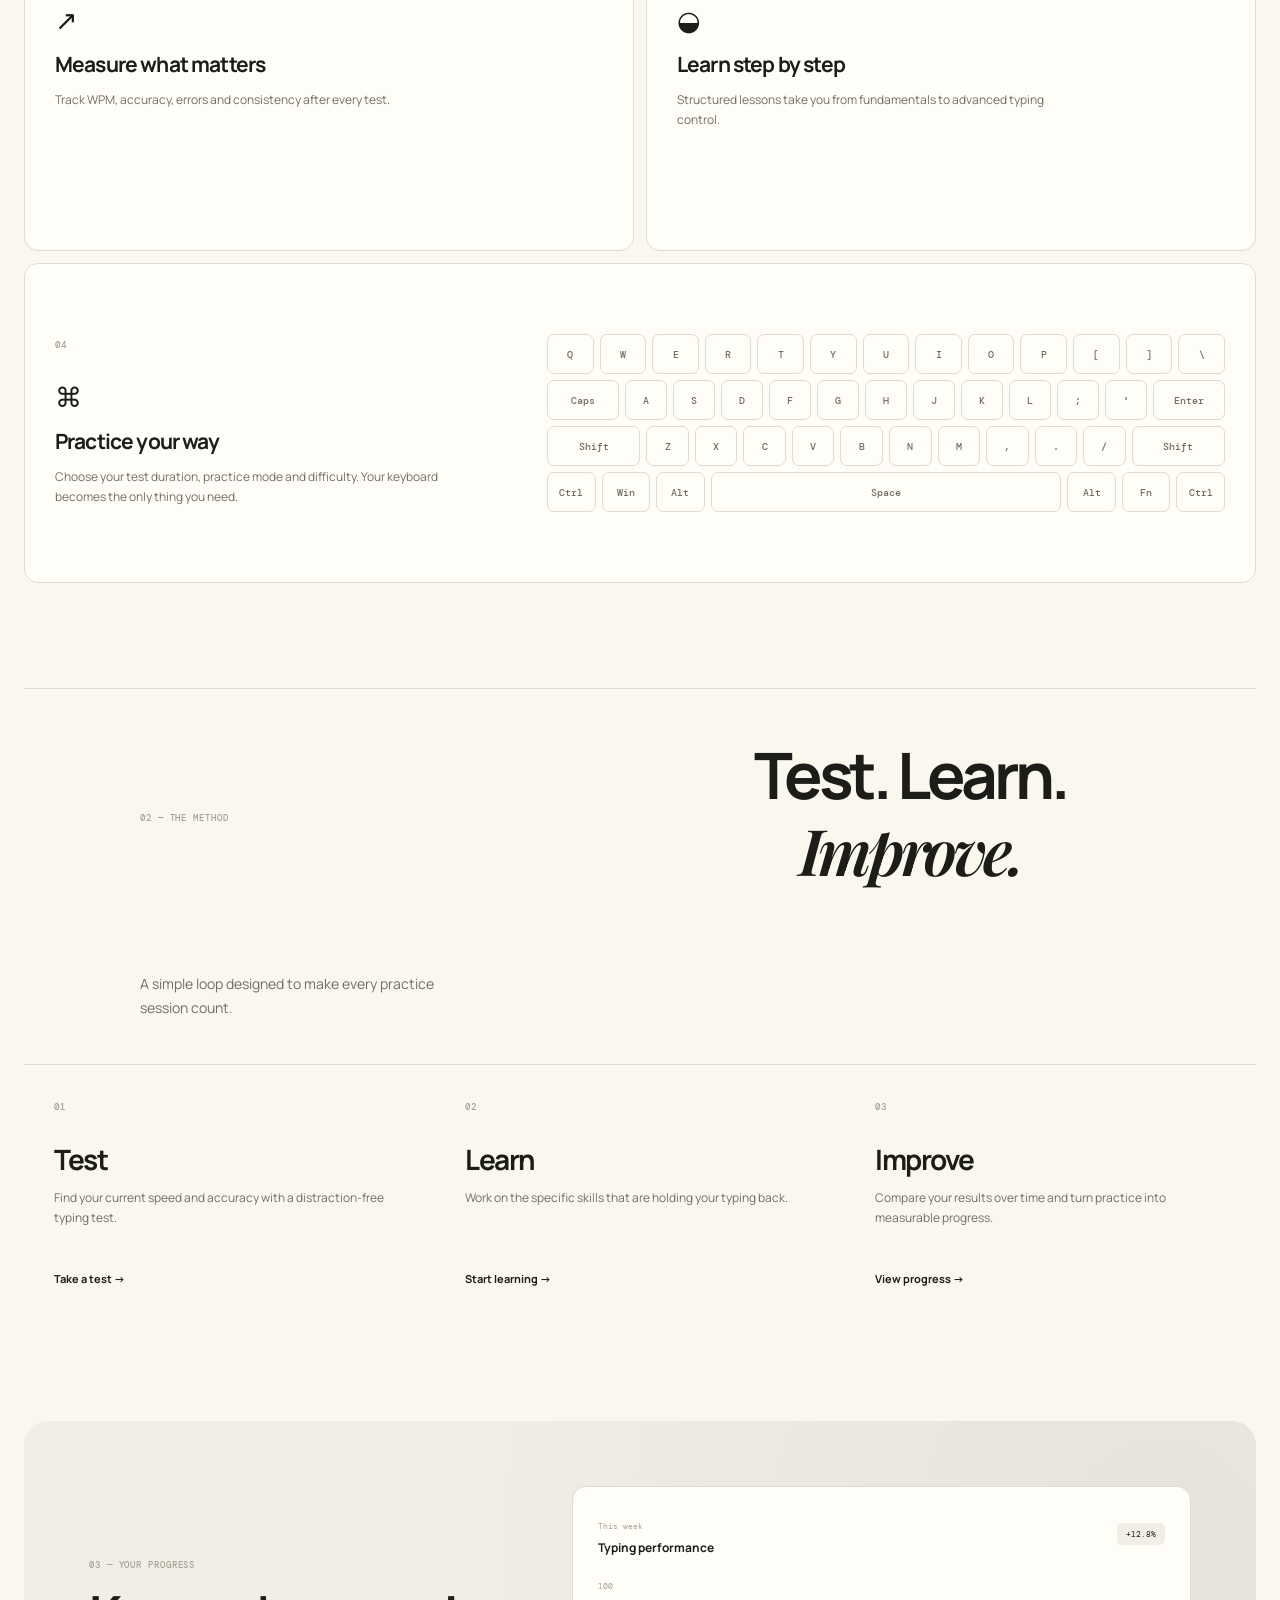
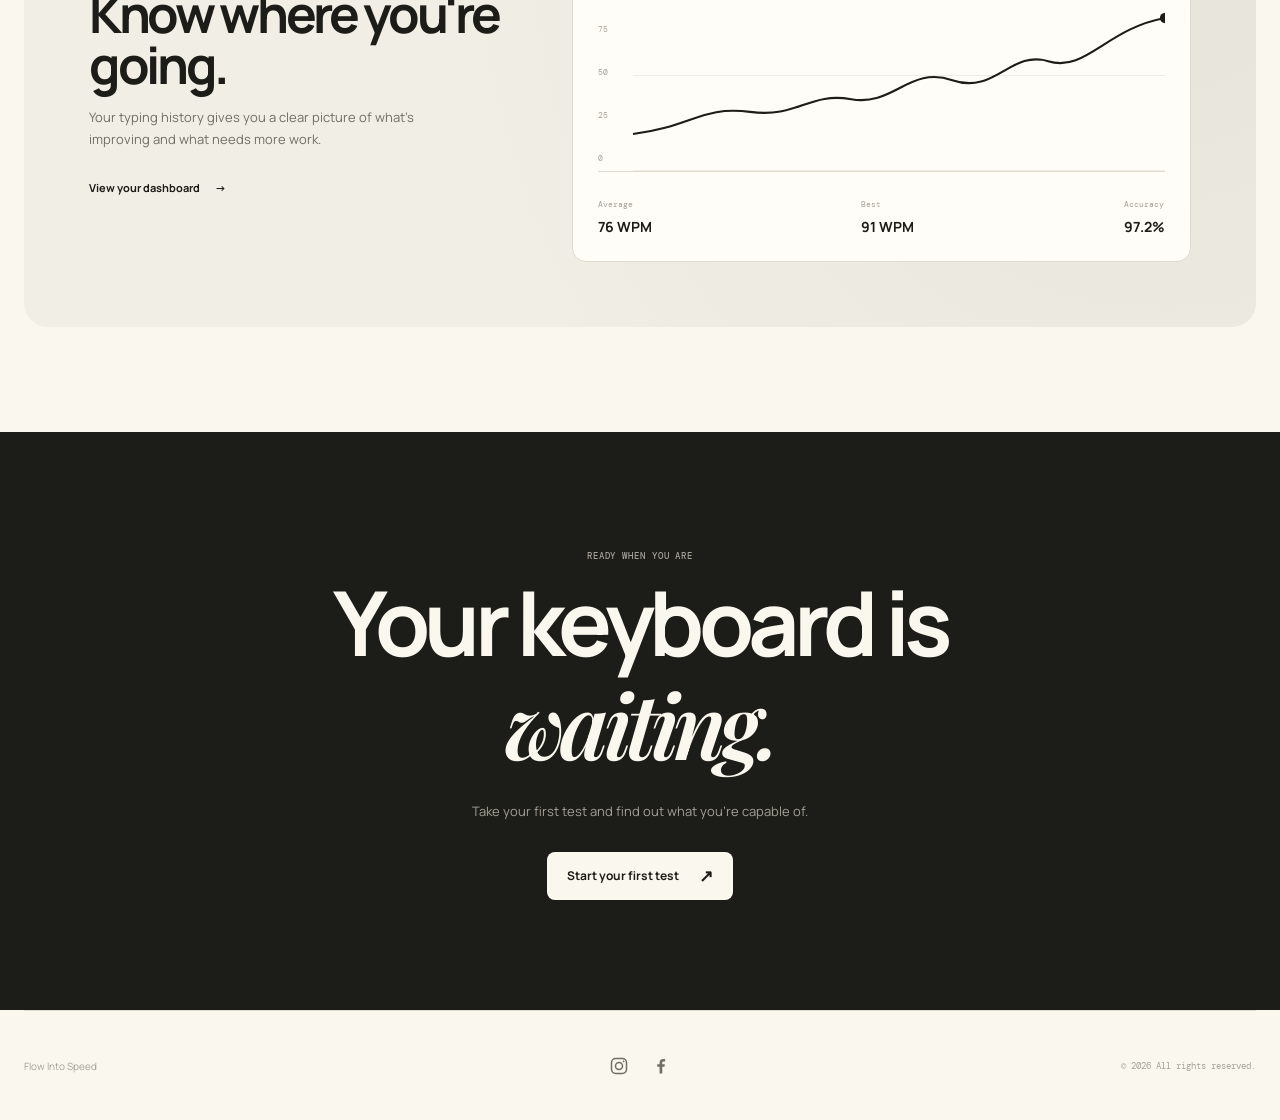
==== commit 696fd6f2: "Update index.html" ====
--- a/index.html
+++ b/index.html
@@ -65,8 +65,7 @@
                 </h1>
 
                 <p class="hero-description hero-reveal">
-                    Build real typing speed through focused practice,
-                    instant feedback and simple progress tracking.
+                    Improve your WPM, accuracy, and typing consistency through focused tests, guided lessons, and instant feedback.
                 </p>
 
                 <div class="hero-actions hero-reveal">
--- a/css/style.css
+++ b/css/style.css
@@ -1,19 +1,13 @@
-@import url('https://fonts.googleapis.com/css2?family=DM+Mono:wght@400;500&family=Manrope:wght@400;500;600;700;800&family=Playfair+Display:ital,wght@0,600;0,700;1,600;1,700&display=swap');
-
-/* =========================================================
-   VARIABLES
-   ========================================================= */
-
 :root {
-    --bg: #FAF7EE;
-    --surface: #FFFDF7;
-    --surface-alt: #F3F0E7;
-    --ink: #1C1C18;
-    --muted: #706E65;
-    --soft: #A4A197;
-    --border: #DEDCD2;
-    --success: #3D7658;
-    --danger: #C84D42;
+    --bg: #faf7ee;
+    --surface: #fffdf7;
+    --surface-alt: #f1eee5;
+    --ink: #1c1c18;
+    --muted: #706e65;
+    --soft: #a4a197;
+    --border: #dedbd1;
+    --success: #3d7658;
+    --danger: #c84d42;
     --max-width: 1240px;
     --radius-sm: 8px;
     --radius-md: 14px;
@@ -21,21 +15,29 @@
     --ease: cubic-bezier(.2, .7, .2, 1);
 }
 
+/* =================================
+   DARK THEME
+================================= */
+
 body.dark {
-    --bg: #1C1C18;
-    --surface: #25251F;
-    --surface-alt: #2C2C25;
-    --ink: #FAF7EE;
-    --muted: #B5B2A8;
-    --soft: #858279;
-    --border: #414138;
-}
-
-/* =========================================================
-   BASE
-   ========================================================= */
-
-* {
+    --bg: #191916;
+    --surface: #23231f;
+    --surface-alt: #2b2b26;
+    --ink: #faf7ee;
+    --muted: #b6b2a8;
+    --soft: #858278;
+    --border: #403f37;
+    --success: #72a989;
+    --danger: #e06a5e;
+}
+
+/* =================================
+   RESET
+================================= */
+
+*,
+*::before,
+*::after {
     box-sizing: border-box;
     margin: 0;
     padding: 0;
@@ -46,11 +48,16 @@
 }
 
 body {
+    min-height: 100vh;
+    overflow-x: hidden;
     background: var(--bg);
     color: var(--ink);
     font-family: "Manrope", sans-serif;
     -webkit-font-smoothing: antialiased;
-    overflow-x: hidden;
+    text-rendering: optimizeLegibility;
+    transition:
+        background .3s ease,
+        color .3s ease;
 }
 
 a {
@@ -59,21 +66,34 @@
 }
 
 button {
+    color: inherit;
     font: inherit;
+    -webkit-tap-highlight-color: transparent;
+}
+
+button,
+a {
+    -webkit-tap-highlight-color: transparent;
+}
+
+::selection {
+    background: var(--ink);
+    color: var(--bg);
 }
 
 .site-shell {
     width: 100%;
 }
 
-/* =========================================================
+/* =================================
    NAVIGATION
-   ========================================================= */
+================================= */
 
 .navbar {
+    position: relative;
     width: min(calc(100% - 48px), var(--max-width));
     height: 82px;
-    margin: auto;
+    margin-inline: auto;
     display: flex;
     align-items: center;
     justify-content: space-between;
@@ -86,7 +106,7 @@
     gap: 10px;
     font-size: 18px;
     font-weight: 800;
-    letter-spacing: -.04em;
+    letter-spacing: -.05em;
 }
 
 .brand-mark {
@@ -94,10 +114,11 @@
     height: 30px;
     display: grid;
     place-items: center;
+    border-radius: 7px;
     background: var(--ink);
     color: var(--bg);
-    border-radius: 7px;
-    font: 14px "DM Mono", monospace;
+    font: 500 14px "DM Mono", monospace;
+    transition: transform .25s var(--ease);
 }
 
 .nav-links {
@@ -107,14 +128,35 @@
 }
 
 .nav-links a {
+    position: relative;
     color: var(--muted);
     font-size: 13px;
     font-weight: 600;
-    transition: color .2s;
-}
-
-.nav-links a:hover {
+    transition: color .2s ease;
+}
+
+.nav-links a::after {
+    content: "";
+    position: absolute;
+    left: 0;
+    bottom: -6px;
+    width: 100%;
+    height: 1px;
+    background: var(--ink);
+    transform: scaleX(0);
+    transform-origin: right;
+    transition: transform .25s var(--ease);
+}
+
+.nav-links a:hover,
+.nav-links a.active {
     color: var(--ink);
+}
+
+.nav-links a:hover::after,
+.nav-links a.active::after {
+    transform: scaleX(1);
+    transform-origin: left;
 }
 
 .nav-actions {
@@ -131,41 +173,175 @@
     border: 1px solid var(--border);
     border-radius: 50%;
     background: transparent;
-    color: var(--ink);
     cursor: pointer;
-}
-
-.nav-cta {
+    transition:
+        transform .25s var(--ease),
+        border-color .2s ease;
+}
+
+.theme-toggle:hover {
+    transform: rotate(20deg);
+    border-color: var(--ink);
+}
+
+.theme-toggle span {
+    font-size: 15px;
+}
+
+.nav-cta,
+.button {
     display: inline-flex;
     align-items: center;
+    justify-content: center;
+    font-weight: 700;
+    transition:
+        transform .25s var(--ease),
+        background .25s ease,
+        color .25s ease,
+        border-color .25s ease;
+}
+
+.nav-cta {
+    min-height: 40px;
+    display: inline-flex;
     gap: 9px;
-    padding: 11px 17px;
+    padding: 0 16px;
     border-radius: var(--radius-sm);
     background: var(--ink);
     color: var(--bg);
     font-size: 12px;
-    font-weight: 700;
-}
-
-.nav-cta span {
-    font-size: 16px;
+}
+
+.nav-cta:hover,
+.button:hover {
+    transform: translateY(-2px);
+}
+
+.nav-cta:hover {
+    opacity: .9;
+}
+
+.nav-cta span,
+.button-primary span:last-child,
+.button-light span:last-child {
+    font-size: 17px;
 }
 
 .menu-toggle {
     display: none;
-    background: none;
+    width: 38px;
+    height: 38px;
+    align-items: center;
+    justify-content: center;
+    flex-direction: column;
     border: 0;
+    background: transparent;
     cursor: pointer;
-}
-
-/* =========================================================
-   HERO
-   ========================================================= */
+    padding: 0;
+    position: relative;
+    z-index: 10001;
+}
+
+.menu-toggle span {
+    display: block;
+    width: 22px;
+    height: 1.5px;
+    margin: 3px 0;
+    border-radius: 10px;
+    background: var(--ink);
+    transition:
+        transform .25s var(--ease),
+        opacity .2s ease,
+        background .25s ease;
+}
+
+.menu-toggle:hover {
+    transform: translateY(-2px);
+    border-color: var(--ink);
+}
+
+/*  BUTTONS */
+
+.button {
+    min-height: 48px;
+    gap: 20px;
+    padding: 0 20px;
+    border-radius: var(--radius-sm);
+    font-size: 12px;
+}
+
+.button-primary {
+    background: var(--ink);
+    color: var(--bg);
+}
+
+.button-primary:hover {
+    opacity: .9;
+}
+
+.button-secondary {
+    border: 1px solid var(--border);
+    background: transparent;
+}
+
+.button-secondary:hover {
+    border-color: var(--ink);
+}
+
+.button-light {
+    background: var(--bg);
+    color: var(--ink);
+}
+
+.button-light:hover {
+    background: var(--surface);
+}
+
+/* SHARED LAYOUT */
+
+.hero,
+.quick-proof,
+.section,
+.footer {
+    width: min(calc(100% - 48px), var(--max-width));
+    margin-inline: auto;
+}
+
+.section-label,
+.eyebrow,
+.proof-intro span,
+.workflow-index,
+.feature-number {
+    color: var(--soft);
+    font: 500 9px "DM Mono", monospace;
+    letter-spacing: .1em;
+}
+
+.eyebrow {
+    display: inline-flex;
+    align-items: center;
+    gap: 9px;
+    margin-bottom: 24px;
+}
+
+.eyebrow-dot {
+    width: 7px;
+    height: 7px;
+    border-radius: 50%;
+    background: var(--ink);
+}
+
+.hero-title,
+.section-heading h2,
+.cta h2,
+.showcase-copy h2 {
+    letter-spacing: -.065em;
+}
+
+/* HERO */
 
 .hero {
-    width: min(calc(100% - 48px), var(--max-width));
     min-height: 680px;
-    margin: auto;
     display: grid;
     grid-template-columns: .9fr 1.1fr;
     align-items: center;
@@ -173,33 +349,19 @@
     padding: 85px 0 95px;
 }
 
-.eyebrow {
-    display: inline-flex;
-    align-items: center;
-    gap: 9px;
-    margin-bottom: 24px;
-    color: var(--muted);
-    font: 500 10px "DM Mono", monospace;
-    letter-spacing: .08em;
-    text-transform: uppercase;
-}
-
-.eyebrow-dot {
-    width: 7px;
-    height: 7px;
-    border-radius: 50%;
-    background: var(--ink);
-}
-
-.hero h1 {
+.hero-copy {
+    position: relative;
+    z-index: 2;
+}
+
+.hero-title {
     max-width: 700px;
     font-size: clamp(60px, 7.2vw, 104px);
     line-height: .94;
-    letter-spacing: -.075em;
     font-weight: 800;
 }
 
-.hero h1 em {
+.hero-title em {
     display: block;
     margin-top: 8px;
     font: 600 italic 1em/.96 "Playfair Display", Georgia, serif;
@@ -218,39 +380,6 @@
     display: flex;
     gap: 10px;
     margin-top: 32px;
-}
-
-.button {
-    min-height: 48px;
-    display: inline-flex;
-    align-items: center;
-    justify-content: center;
-    gap: 24px;
-    padding: 0 20px;
-    border-radius: var(--radius-sm);
-    font-size: 12px;
-    font-weight: 700;
-    transition:
-    transform .25s var(--ease),
-    background .25s;
-}
-
-.button:hover {
-    transform: translateY(-2px);
-}
-
-.button-primary {
-    background: var(--ink);
-    color: var(--bg);
-}
-
-.button-primary span {
-    font-size: 18px;
-}
-
-.button-secondary {
-    border: 1px solid var(--border);
-    color: var(--ink);
 }
 
 .hero-note {
@@ -270,13 +399,11 @@
 .note-divider {
     width: 1px;
     height: 12px;
-    margin: 0 4px;
+    margin-inline: 4px;
     background: var(--border);
 }
 
-/* =========================================================
-   HERO TYPING PREVIEW
-   ========================================================= */
+/* TYPING PREVIEW */
 
 .hero-visual {
     position: relative;
@@ -293,7 +420,15 @@
     border-radius: var(--radius-lg);
     background: var(--surface);
     box-shadow: 0 28px 80px rgba(28, 28, 24, .08);
-    transform: rotate(1.2deg);
+    transform: rotate(1deg);
+    transition:
+        transform .5s var(--ease),
+        box-shadow .4s ease;
+}
+
+.typing-window:hover {
+    transform: rotate(0) translateY(-4px);
+    box-shadow: 0 35px 90px rgba(28, 28, 24, .12);
 }
 
 .window-top {
@@ -312,6 +447,7 @@
 .window-dots span {
     width: 6px;
     height: 6px;
+
     border-radius: 50%;
     background: var(--border);
 }
@@ -330,27 +466,30 @@
 .window-stats {
     display: grid;
     grid-template-columns: repeat(3, 1fr);
-    gap: 10px;
     padding: 27px 0;
 }
 
-.window-stats div {
-    padding-right: 10px;
+.preview-stat {
+    padding-right: 15px;
     border-right: 1px solid var(--border);
 }
 
-.window-stats div:last-child {
-    border-right: 0;
-}
-
-.window-stats span {
+.preview-stat + .preview-stat {
+    padding-left: 15px;
+}
+
+.preview-stat:last-child {
+    border: 0;
+}
+
+.preview-stat span {
     display: block;
     margin-bottom: 7px;
     color: var(--soft);
     font: 9px "DM Mono", monospace;
 }
 
-.window-stats strong {
+.preview-stat strong {
     font-size: 22px;
     letter-spacing: -.04em;
 }
@@ -370,38 +509,45 @@
     color: var(--ink);
 }
 
-.demo-passage .active-word {
-    border-bottom: 2px solid var(--ink);
+.active-word {
+    position: relative;
 }
 
 .demo-cursor {
-    position: absolute;
-    left: 311px;
-    bottom: 67px;
+    display: inline-block;
     width: 2px;
-    height: 24px;
+    height: 23px;
+    margin: 0 2px -5px 1px;
     background: var(--ink);
-    animation: blink 1s infinite;
-}
-
-@keyframes blink {
+    animation: cursor-blink 1s steps(1) infinite;
+}
+
+@keyframes cursor-blink {
     50% {
         opacity: 0;
     }
 }
 
+.window-progress,
+.progress-track {
+    overflow: hidden;
+    border-radius: 99px;
+    background: var(--surface-alt);
+}
+
 .window-progress {
     height: 3px;
-    overflow: hidden;
-    border-radius: 10px;
-    background: var(--surface-alt);
-}
-
-.window-progress span {
+}
+
+.window-progress span,
+.progress-track span {
     display: block;
-    width: 73%;
     height: 100%;
     background: var(--ink);
+}
+
+.window-progress span {
+    width: 73%;
 }
 
 .floating-stat {
@@ -414,6 +560,7 @@
     border-radius: 10px;
     background: var(--bg);
     box-shadow: 0 15px 40px rgba(28, 28, 24, .08);
+    animation: float-card 4s ease-in-out infinite;
 }
 
 .floating-stat-one {
@@ -424,6 +571,7 @@
 .floating-stat-two {
     bottom: 48px;
     left: -18px;
+    animation-delay: -2s;
 }
 
 .floating-icon,
@@ -432,6 +580,7 @@
     height: 30px;
     display: grid;
     place-items: center;
+    flex-shrink: 0;
     border-radius: 50%;
     background: var(--ink);
     color: var(--bg);
@@ -453,21 +602,22 @@
     font-size: 9px;
 }
 
-/* =========================================================
-   QUICK PROOF
-   ========================================================= */
+@keyframes float-card {
+    50% {
+        transform: translateY(-7px);
+    }
+}
+
+/*  QUICK PROOF */
 
 .quick-proof {
-    width: min(calc(100% - 48px), var(--max-width));
-    margin: auto;
     display: grid;
     grid-template-columns: 1.4fr repeat(3, 1fr);
-    border-top: 1px solid var(--border);
-    border-bottom: 1px solid var(--border);
-}
-
-.proof-item,
-.proof-intro {
+    border-block: 1px solid var(--border);
+}
+
+.proof-intro,
+.proof-item {
     min-height: 100px;
     display: flex;
     justify-content: center;
@@ -480,13 +630,6 @@
     border-right: 0;
 }
 
-.proof-intro span,
-.section-label {
-    color: var(--soft);
-    font: 9px "DM Mono", monospace;
-    letter-spacing: .1em;
-}
-
 .proof-item strong {
     font-size: 14px;
 }
@@ -496,13 +639,9 @@
     font-size: 12px;
 }
 
-/* =========================================================
-   SECTIONS / HEADINGS
-   ========================================================= */
+/* SECTIONS */
 
 .section {
-    width: min(calc(100% - 48px), var(--max-width));
-    margin: auto;
     padding: 105px 0;
 }
 
@@ -518,23 +657,21 @@
     margin-top: 15px;
     font-size: clamp(42px, 5vw, 70px);
     line-height: .98;
-    letter-spacing: -.065em;
 }
 
 .section-heading h2 em,
 .cta h2 em {
-    font: 600 "Playfair Display", serif;
+    font: 600 italic 1em "Playfair Display", Georgia, serif;
 }
 
 .section-heading > p {
     color: var(--muted);
+
     font-size: 14px;
     line-height: 1.7;
 }
 
-/* =========================================================
-   FEATURE CARDS
-   ========================================================= */
+/* FEATURES */
 
 .feature-grid {
     display: grid;
@@ -546,40 +683,45 @@
     position: relative;
     min-height: 320px;
     padding: 30px;
+    overflow: hidden;
     border: 1px solid var(--border);
     border-radius: var(--radius-md);
     background: var(--surface);
-    overflow: hidden;
-}
-
-/* 01 — Full-width feature */
-.feature-card.feature-large {
+    transition:
+        transform .3s var(--ease),
+        border-color .3s ease,
+        box-shadow .3s ease;
+}
+
+.feature-card:hover {
+    transform: translateY(-3px);
+    border-color: var(--soft);
+    box-shadow: 0 18px 50px rgba(28, 28, 24, .06);
+}
+
+.feature-large,
+.feature-wide {
     grid-column: 1 / -1;
-    min-height: 320px;
+}
+
+.feature-large {
     display: flex;
     flex-direction: column;
-    justify-content: flex-start;
-}
-
-/* 04 — Full-width practice card */
+}
+
 .feature-wide {
-    grid-column: 1 / -1;
-    min-height: 320px;
     display: grid;
-    grid-template-columns: 1fr 1.15fr;
+    grid-template-columns: .8fr 1.2fr;
     align-items: center;
-    gap: 30px;
-}
-
-.feature-number {
-    color: var(--soft);
-    font: 10px "DM Mono", monospace;
+
+    gap: 40px;
 }
 
 .feature-icon {
     display: block;
     margin: 32px 0 17px;
     font-size: 27px;
+    line-height: 1;
 }
 
 .feature-card h3 {
@@ -595,7 +737,7 @@
     line-height: 1.7;
 }
 
-.feature-card.feature-large .mini-type-demo {
+.feature-large .mini-type-demo {
     margin-top: auto;
 }
 
@@ -611,29 +753,24 @@
 }
 
 .mini-type-demo b {
+    color: var(--danger);
     font-weight: 500;
-    color: var(--danger);
 }
 
 .mini-type-demo i {
     font-style: normal;
 }
 
-/* =========================================================
-   DECORATIVE KEYBOARD UI ONLY — NO INTERACTION
-   ========================================================= */
+/*  KEYBOARD */
 
 .keyboard-preview {
     width: 100%;
-    max-width: 560px;
-    margin: 30px auto 0;
     display: flex;
     flex-direction: column;
     gap: 6px;
 }
 
 .keyboard-row {
-    width: 100%;
     display: flex;
     gap: 6px;
 }
@@ -649,12 +786,19 @@
     background: var(--surface);
     color: var(--muted);
     font: 500 10px "DM Mono", monospace;
-}
-
-.keyboard-preview .key-caps {
-    flex: 1.75;
-}
-
+    transition:
+        background .2s ease,
+        color .2s ease,
+        transform .2s var(--ease);
+}
+
+.keyboard-preview span:hover {
+    background: var(--ink);
+    color: var(--bg);
+    transform: translateY(-2px);
+}
+
+.keyboard-preview .key-caps,
 .keyboard-preview .key-enter {
     flex: 1.75;
 }
@@ -671,9 +815,7 @@
     flex: .8;
 }
 
-/* =========================================================
-   METHOD / WORKFLOW
-   ========================================================= */
+/* WORKFLOW */
 
 .workflow {
     padding-top: 55px;
@@ -682,46 +824,39 @@
 }
 
 .centered {
-    display: block;
-    max-width: 650px;
-    margin: 0 auto;
+    max-width: 1000px;
+    margin: 0 auto 45px;
+    display: grid;
+    grid-template-columns: 1fr 1fr;
+    align-items: center;
+    gap: 80px;
+    text-align: left;
+}
+
+.centered h2 {
+    margin: 0;
     text-align: center;
 }
 
-.centered h2 {
-    margin-bottom: 14px;
-}
-
 .centered > p {
-    max-width: 450px;
-    margin: auto;
+    max-width: 300px;
+    margin: 0;
+    color: var(--muted);
+    line-height: 1.7;
 }
 
 .workflow-grid {
     display: grid;
     grid-template-columns: repeat(3, 1fr);
-    gap: 12px;
 }
 
 .workflow-card {
-    min-width: 0;
     padding: 28px 30px;
     border-top: 1px solid var(--border);
 }
 
-.workflow-index {
-    color: var(--soft);
-    font: 10px "DM Mono", monospace;
-}
-
-.workflow-line {
-    width: 100%;
-    height: 1px;
-    margin: 24px 0;
-    background: var(--border);
-}
-
 .workflow-card h3 {
+    margin-top: 25px;
     font-size: 28px;
     letter-spacing: -.05em;
 }
@@ -736,18 +871,19 @@
 
 .workflow-card a,
 .text-link {
+    display: inline-flex;
+    gap: 15px;
     font-size: 11px;
     font-weight: 700;
+    transition: opacity .2s ease;
 }
 
 .workflow-card a:hover,
 .text-link:hover {
-    text-decoration: underline;
-}
-
-/* =========================================================
-   SHOWCASE / DASHBOARD
-   ========================================================= */
+    opacity: .6;
+}
+
+/*  SHOWCASE */
 
 .showcase {
     padding-top: 25px;
@@ -767,7 +903,6 @@
     margin: 15px 0;
     font-size: clamp(35px, 4vw, 55px);
     line-height: 1;
-    letter-spacing: -.06em;
 }
 
 .showcase-copy p {
@@ -778,28 +913,23 @@
     line-height: 1.7;
 }
 
-.text-link {
-    display: inline-flex;
-    gap: 15px;
-}
-
 .dashboard-preview {
     padding: 25px;
     border: 1px solid var(--border);
-    border-radius: 14px;
+    border-radius: var(--radius-md);
     background: var(--surface);
 }
 
 .preview-header,
 .preview-footer {
     display: flex;
+    align-items: center;
     justify-content: space-between;
-    align-items: center;
 }
 
 .preview-header > div span,
-.preview-footer span {
-    display: block;
+.preview-footer span,
+.chart-labels {
     color: var(--soft);
     font: 8px "DM Mono", monospace;
 }
@@ -818,8 +948,8 @@
 }
 
 .chart {
+    height: 190px;
     display: flex;
-    height: 190px;
     margin-top: 25px;
 }
 
@@ -829,8 +959,6 @@
     flex-direction: column;
     justify-content: space-between;
     padding-bottom: 8px;
-    color: var(--soft);
-    font: 7px "DM Mono", monospace;
 }
 
 .chart-area {
@@ -854,6 +982,7 @@
     inset: 0;
     width: 100%;
     height: 100%;
+    overflow: visible;
 }
 
 .chart path {
@@ -877,9 +1006,7 @@
     font-size: 14px;
 }
 
-/* =========================================================
-   CTA
-   ========================================================= */
+/*  CTA */
 
 .cta {
     width: 100%;
@@ -902,30 +1029,20 @@
     margin: 18px 0;
     font-size: clamp(52px, 7vw, 92px);
     line-height: .9;
-    letter-spacing: -.07em;
 }
 
 .cta p {
     max-width: 420px;
     margin: 0 auto 30px;
-    color: #A9A79E;
+    color: var(--soft);
     font-size: 13px;
     line-height: 1.7;
 }
 
-.button-light {
-    background: var(--bg);
-    color: var(--ink);
-}
-
-/* =========================================================
-   FOOTER
-   ========================================================= */
+/*  FOOTER */
 
 .footer {
-    width: min(calc(100% - 48px), var(--max-width));
     min-height: 110px;
-    margin: auto;
     display: grid;
     grid-template-columns: 1fr auto 1fr;
     align-items: center;
@@ -933,21 +1050,13 @@
     border-top: 1px solid var(--border);
 }
 
-.footer-brand {
-    display: flex;
-    flex-direction: column;
-    align-items: flex-start;
-}
-
 .footer-brand p {
-    margin-top: 7px;
     color: var(--soft);
     font-size: 10px;
 }
 
 .footer-socials {
     display: flex;
-    align-items: center;
     justify-content: center;
     gap: 18px;
 }
@@ -959,7 +1068,7 @@
     place-items: center;
     color: var(--muted);
     transition:
-        color .25s var(--ease),
+        color .2s ease,
         transform .25s var(--ease);
 }
 
@@ -971,7 +1080,6 @@
 .footer-socials svg {
     width: 20px;
     height: 20px;
-    display: block;
 }
 
 .footer-copy {
@@ -980,16 +1088,14 @@
     font: 9px "DM Mono", monospace;
 }
 
-/* =========================================================
-   TABLET
-   ========================================================= */
+/*  TABLET / SMALL LAPTOP≤ 1000px */
 
 @media (max-width: 1000px) {
 
     .hero {
         grid-template-columns: 1fr;
-        padding-top: 70px;
-        padding-bottom: 80px;
+        gap: 50px;
+        padding: 70px 0 80px;
     }
 
     .hero-copy {
@@ -1000,103 +1106,118 @@
         min-height: 430px;
     }
 
+    .section-heading {
+        grid-template-columns: 1fr 280px;
+    }
+
     .showcase-card {
-        grid-template-columns: 1fr;
-        padding: 50px;
-    }
-
-    .keyboard-preview {
-        max-width: 600px;
-    }
-}
-
-/* =========================================================
-   MOBILE
-   ========================================================= */
-
-@media (max-width: 760px) {
-
+        gap: 40px;
+        padding: 40px;
+    }
+}
+
+/*  MOBILE ≤ 600px */
+
+@media (max-width: 800px) {
+
+    /* Global */
+
+    .hero,
+    .section {
+        width: calc(100% - 32px);
+    }
+
+    /* Mobile navigation */
     .navbar {
-        width: calc(100% - 32px);
-        height: 70px;
-    }
-
-    .nav-links,
+        position: relative;
+        z-index: 1000;
+    }
+
+    .nav-links {
+        position: absolute;
+        top: calc(100% + 12px);
+        right: 0;
+        left: auto;
+        z-index: 1100;
+        width: min(260px, calc(100vw - 32px));
+        display: flex;
+        flex-direction: column;
+        align-items: stretch;
+        gap: 0;
+        padding: 8px;
+        border: 1px solid var(--border);
+        border-radius: var(--radius-md);
+        background: var(--surface);
+        box-shadow: 0 20px 50px rgba(28, 28, 24, .14);
+        opacity: 0;
+        visibility: hidden;
+        pointer-events: none;
+        transform: translateY(-8px);
+        transition: opacity .22s ease, transform .28s var(--ease), visibility .22s ease;
+    }
+
+    .nav-links.mobile-open {
+        opacity: 1;
+        visibility: visible;
+        pointer-events: auto;
+        transform: translateY(0);
+    }
+
+    .nav-links a {
+        position: relative;
+        z-index: 1;
+        width: 100%;
+        padding: 14px 15px;
+        border-radius: 8px;
+        font-size: 13px;
+    }
+
+    .nav-links a:hover,
+    .nav-links a.active {
+        background: var(--surface-alt);
+    }
+
+    .nav-links a::after {
+        display: none;
+    }
+
     .nav-actions {
         display: none;
     }
 
     .menu-toggle {
-        width: 38px;
-        height: 38px;
+        position: relative;
+        z-index: 1200;
         display: flex;
-        flex-direction: column;
-        justify-content: center;
-        gap: 5px;
-        padding: 10px;
     }
 
     .menu-toggle span {
-        width: 100%;
-        height: 1px;
-        background: var(--ink);
-    }
-
-    .nav-links.mobile-open {
-        position: absolute;
-        z-index: 20;
-        top: 70px;
-        left: 16px;
-        right: 16px;
-        display: flex;
-        flex-direction: column;
-        align-items: flex-start;
-        gap: 0;
-        padding: 10px;
-        border: 1px solid var(--border);
-        border-radius: 12px;
-        background: var(--surface);
-        box-shadow: 0 20px 50px rgba(28, 28, 24, .08);
-    }
-
-    .nav-links.mobile-open a {
-        width: 100%;
-        padding: 12px;
-    }
+        width: 22px;
+        height: 1.5px;
+        margin: 3px 0;
+    }
+
+    .menu-toggle[aria-expanded="true"] span {
+        transform: none;
+    }
+
+    /* Hero */
 
     .hero {
-        width: calc(100% - 32px);
         min-height: auto;
-        padding: 55px 0 65px;
-        gap: 45px;
-    }
-
-    .hero h1 {
-        font-size: clamp(52px, 14.5vw, 80px);
-        line-height: .9;
-    }
-
-    .hero h1 em {
-        margin-top: 6px;
-        line-height: .94;
+        padding: 55px 0 70px;
+    }
+
+    .hero-title {
+        font-size: clamp(52px, 15vw, 72px);
     }
 
     .hero-description {
         margin-top: 24px;
         font-size: 14px;
-        line-height: 1.65;
     }
 
     .hero-actions {
-        flex-direction: column;
-        margin-top: 28px;
-    }
-   
-    .button {
-        width: 100%;
-    }
-
-    .hero-note {
         flex-wrap: wrap;
     }
 
@@ -1104,43 +1225,18 @@
         min-height: 360px;
     }
 
+    /* Typing preview */
+
     .typing-window {
         width: 100%;
-        padding: 0 18px 20px;
-        transform: none;
-    }
-
-    .window-top {
-        height: 52px;
-    }
-
-    .window-stats {
-        padding: 22px 0;
-    }
-
-    .window-stats strong {
-        font-size: 19px;
-    }
-
-    .demo-passage {
-        min-height: 145px;
-        padding: 20px 0;
-        font-size: 14px;
-        line-height: 1.8;
-    }
-
-    .demo-cursor {
-        left: 190px;
-        bottom: 58px;
-    }
-
-    .floating-stat-one {
-        right: 0;
-    }
-
-    .floating-stat-two {
-        left: 0;
-    }
+        padding-inline: 18px;
+    }
+
+    .floating-stat {
+        display: none;
+    }
+
+    /* Proof */
 
     .quick-proof {
         width: calc(100% - 32px);
@@ -1148,89 +1244,111 @@
     }
 
     .proof-intro {
-        grid-column: span 2;
-        min-height: 65px;
-    }
-
-    .proof-item {
-        min-height: 80px;
-        border-top: 1px solid var(--border);
-    }
+        grid-column: 1 / -1;
+        border-right: 0;
+        border-bottom: 1px solid var(--border);
+    }
+
+    .proof-item:nth-last-child(2) {
+        border-right: 1px solid var(--border);
+    }
+
+    /* Sections */
 
     .section {
-        width: calc(100% - 32px);
-        padding: 80px 0;
+        padding: 75px 0;
     }
 
     .section-heading {
         display: block;
+        margin-bottom: 32px;
     }
 
     .section-heading > p {
-        margin-top: 25px;
-    }
+        margin-top: 20px;
+        font-size: 13px;
+    }
+
+    /* Features */
 
     .feature-grid {
         grid-template-columns: 1fr;
     }
 
-    .feature-card,
-    .feature-card.feature-large,
+    .feature-large,
     .feature-wide {
         grid-column: auto;
-        min-height: 320px;
-    }
-
-    .feature-card.feature-large {
-        justify-content: flex-start;
     }
 
     .feature-wide {
+        display: flex;
+        flex-direction: column;
+        align-items: stretch;
+        gap: 30px;
+    }
+
+    .feature-card {
+        min-height: 280px;
+        padding: 24px;
+    }
+
+    /* Keyboard */
+
+    .keyboard-preview {
+        gap: 3px;
+    }
+
+    .keyboard-row {
+        gap: 3px;
+    }
+
+    .keyboard-preview span {
+        height: 30px;
+        border-radius: 5px;
+        font-size: 7px;
+    }
+
+    /* Workflow */
+
+    .workflow {
+        padding-top: 45px;
+    }
+
+    .centered {
         display: block;
-    }
-
-    .keyboard-preview {
-        width: 100%;
-        max-width: none;
-        margin-top: 30px;
-        gap: 4px;
-    }
-
-    .keyboard-row {
-        gap: 4px;
-    }
-
-    .keyboard-preview span {
-        height: 34px;
-        border-radius: 6px;
-        font-size: 8px;
-    }
-
-    .workflow {
-        padding-top: 50px;
-        padding-bottom: 70px;
+        margin-bottom: 30px;
+    }
+
+    .centered h2 {
+        text-align: left;
+    }
+
+    .centered > p {
+        margin-top: 20px;
     }
 
     .workflow-grid {
         grid-template-columns: 1fr;
-        gap: 0;
     }
 
     .workflow-card {
-        padding: 24px 0;
+        padding: 25px 0;
     }
 
     .workflow-card p {
         min-height: auto;
-        max-width: 400px;
-    }
+    }
+
+    /* Showcase */
 
     .showcase {
-        padding-top: 20px;
+        padding-top: 0;
     }
 
     .showcase-card {
-        padding: 30px 22px;
+        grid-template-columns: 1fr;
+        padding: 30px 20px;
+        border-radius: var(--radius-md);
     }
 
     .dashboard-preview {
@@ -1238,52 +1356,381 @@
     }
 
     .chart {
-        height: 150px;
-        margin-top: 20px;
-    }
-
-    .preview-footer {
-        gap: 10px;
-    }
-
-    .preview-footer strong {
-        font-size: 10px;
-    }
+        height: 160px;
+    }
+
+    /* CTA */
 
     .cta {
-        padding: 75px 16px;
+        padding: 80px 16px;
     }
 
     .cta h2 {
-        margin: 16px 0;
-        font-size: clamp(48px, 13vw, 68px);
+        font-size: clamp(48px, 13vw, 72px);
     }
 
     .cta p {
-        margin-bottom: 25px;
         font-size: 12px;
-        line-height: 1.65;
-    }
+    }
+
+    /* Footer */
 
     .footer {
         width: calc(100% - 32px);
-        min-height: 0;
-        grid-template-columns: 1fr;
-        gap: 20px;
-        padding: 28px 0;
-    }
-
-    .footer-brand {
-        align-items: flex-start;
+        min-height: 140px;
+        grid-template-columns: 1fr 1fr;
+        gap: 30px;
     }
 
     .footer-socials {
-        justify-content: flex-start;
-        gap: 16px;
+        justify-self: end;
     }
 
     .footer-copy {
+        grid-column: 1 / -1;
         justify-self: start;
-        order: 3;
-    }
-       }
+        padding-bottom: 20px;
+    }
+}
+        /*  ACCESSIBILITY */
+
+:focus-visible {
+    outline: 2px solid var(--ink);
+    outline-offset: 4px;
+}
+
+@media (prefers-reduced-motion: reduce) {
+
+    html {
+        scroll-behavior: auto;
+    }
+
+    *,
+    *::before,
+    *::after {
+        animation-duration: .01ms !important;
+        animation-iteration-count: 1 !important;
+        transition-duration: .01ms !important;
+    }
+
+}
+
+/* PREMIUM SHOWCASE / BEST WAY TO IMPROVE  */
+
+.showcase-card {
+    position: relative;
+    overflow: hidden;
+    isolation: isolate;
+    transition:
+        transform .7s var(--ease),
+        border-color .5s ease,
+        box-shadow .7s var(--ease);
+}
+
+/* Very subtle background movement */
+.showcase-card::before {
+    content: "";
+    position: absolute;
+    inset: -35%;
+    z-index: -1;
+    background:
+        radial-gradient(
+            circle at 75% 35%,
+            color-mix(in srgb, var(--ink) 5%, transparent),
+            transparent 45%
+        );
+    opacity: 0;
+    transform: scale(.9);
+    transition:
+        opacity .8s ease,
+        transform 1s var(--ease);
+    pointer-events: none;
+}
+
+.showcase-card.is-visible::before {
+    opacity: 1;
+    transform: scale(1);
+}
+
+/* Scroll reveal */
+.showcase-card {
+    opacity: 0;
+    transform: translateY(45px);
+    transition:
+        opacity .8s ease,
+        transform .9s var(--ease),
+        border-color .5s ease,
+        box-shadow .7s var(--ease);
+}
+
+.showcase-card.is-visible {
+    opacity: 1;
+    transform: translateY(0);
+}
+
+/* Premium desktop hover */
+@media (hover: hover) and (pointer: fine) {
+    .showcase-card.is-visible:hover {
+        transform: translateY(-5px);
+        border-color: var(--soft);
+        box-shadow: 0 28px 70px rgba(28, 28, 24, .09);
+    }
+}
+
+/* Copy animation */
+.showcase-copy {
+    opacity: 0;
+    transform: translateX(-24px);
+    transition:
+        opacity .75s ease .15s,
+        transform .8s var(--ease) .15s;
+}
+
+.showcase-card.is-visible .showcase-copy {
+    opacity: 1;
+    transform: translateX(0);
+}
+
+/* Dashboard enters slightly later */
+.dashboard-preview {
+    opacity: 0;
+    transform: translateX(28px) translateY(12px);
+    transition:
+        opacity .8s ease .3s,
+        transform .9s var(--ease) .3s,
+        box-shadow .5s ease;
+}
+
+.showcase-card.is-visible .dashboard-preview {
+    opacity: 1;
+    transform: translateX(0) translateY(0);
+}
+
+/* Dashboard hover */
+@media (hover: hover) and (pointer: fine) {
+    .showcase-card.is-visible:hover .dashboard-preview {
+        box-shadow: 0 18px 45px rgba(28, 28, 24, .07);
+    }
+}
+
+/* Dashboard header */
+.preview-header {
+    transition: transform .5s var(--ease);
+}
+
+.showcase-card.is-visible:hover .preview-header {
+    transform: translateY(-1px);
+}
+
+/* Chart reveal */
+.chart {
+    clip-path: inset(0 100% 0 0);
+    transition: clip-path 1.2s var(--ease) .55s;
+}
+
+.showcase-card.is-visible .chart {
+    clip-path: inset(0 0 0 0);
+}
+
+/* Chart line */
+.chart path {
+    stroke-dasharray: 600;
+    stroke-dashoffset: 600;
+    transition: stroke-dashoffset 1.4s var(--ease) .7s;
+}
+
+.showcase-card.is-visible .chart path {
+    stroke-dashoffset: 0;
+}
+
+/* Chart points */
+.chart circle {
+    opacity: 0;
+    transform-box: fill-box;
+    transform-origin: center;
+    transform: scale(.5);
+    transition:
+        opacity .35s ease,
+        transform .4s var(--ease);
+}
+
+.showcase-card.is-visible .chart circle {
+    opacity: 1;
+    transform: scale(1);
+}
+
+.showcase-card.is-visible .chart circle:nth-of-type(1) {
+    transition-delay: .85s;
+}
+
+.showcase-card.is-visible .chart circle:nth-of-type(2) {
+    transition-delay: .95s;
+}
+
+.showcase-card.is-visible .chart circle:nth-of-type(3) {
+    transition-delay: 1.05s;
+}
+
+.showcase-card.is-visible .chart circle:nth-of-type(4) {
+    transition-delay: 1.15s;
+}
+
+.showcase-card.is-visible .chart circle:nth-of-type(5) {
+    transition-delay: 1.25s;
+}
+
+/* CTA button */
+.showcase-copy .button {
+    transition:
+        transform .35s var(--ease),
+        background .3s ease,
+        color .3s ease;
+}
+
+@media (hover: hover) and (pointer: fine) {
+    .showcase-copy .button:hover {
+        transform: translateY(-3px);
+    }
+}
+
+/* Mobile */
+@media (max-width: 800px) {
+    .showcase-card {
+        transform: translateY(30px);
+    }
+
+    .showcase-copy {
+        transform: translateY(18px);
+    }
+
+    .dashboard-preview {
+        transform: translateY(22px);
+    }
+
+    .showcase-card.is-visible .showcase-copy,
+    .showcase-card.is-visible .dashboard-preview {
+        transform: translateY(0);
+    }
+
+    /* Don't use hover-style movement on touch screens */
+    .showcase-card.is-visible:hover {
+        transform: translateY(0);
+        box-shadow: none;
+    }
+}
+
+/* Smaller phones */
+@media (max-width: 600px) {
+    .showcase-card {
+        transition:
+            opacity .7s ease,
+            transform .8s var(--ease),
+            border-color .4s ease;
+    }
+
+    .showcase-copy {
+        transition:
+            opacity .7s ease .1s,
+            transform .7s var(--ease) .1s;
+    }
+
+    .dashboard-preview {
+        transition:
+            opacity .7s ease .2s,
+            transform .75s var(--ease) .2s;
+    }
+
+    .chart {
+        transition-delay: .4s;
+    }
+}
+
+/* Accessibility */
+@media (prefers-reduced-motion: reduce) {
+    .showcase-card,
+    .showcase-copy,
+    .dashboard-preview,
+    .chart,
+    .chart path,
+    .chart circle {
+        opacity: 1;
+        transform: none;
+        clip-path: none;
+        transition: none;
+    }
+
+    .showcase-card::before {
+        display: none;
+    }
+    }
+/* =========================================
+   V1 PREMIUM REVEAL SYSTEM
+========================================= */
+
+.page-reveal,
+.scroll-reveal {
+    opacity: 0;
+    transform: translateY(24px);
+    transition:
+        opacity .8s ease,
+        transform .8s var(--ease);
+    transition-delay: var(--reveal-delay, 0ms);
+    will-change: opacity, transform;
+}
+
+.page-reveal.is-visible,
+.scroll-reveal.is-visible {
+    opacity: 1;
+    transform: translateY(0);
+}
+
+/* Hero visual gets a slightly more premium entrance */
+
+.hero-visual.page-reveal {
+    transform: translateY(28px) scale(.97);
+}
+
+.hero-visual.page-reveal.is-visible {
+    transform: translateY(0) scale(1);
+}
+
+/* Navbar enters slightly from above */
+
+.navbar.page-reveal {
+    transform: translateY(-12px);
+}
+
+.navbar.page-reveal.is-visible {
+    transform: translateY(0);
+}
+
+/* Showcase/card */
+
+.showcase-card.scroll-reveal {
+    transform: translateY(30px) scale(.985);
+}
+
+.showcase-card.scroll-reveal.is-visible {
+    transform: translateY(0) scale(1);
+}
+
+/* Keyboard interaction */
+
+.keyboard-preview span.key-hover {
+    background: var(--ink);
+    color: var(--bg);
+    transform: translateY(-2px);
+}
+
+/* Reduced motion */
+
+@media (prefers-reduced-motion: reduce) {
+
+    .page-reveal,
+    .scroll-reveal {
+        opacity: 1;
+        transform: none !important;
+        transition: none;
+    }
+
+        }
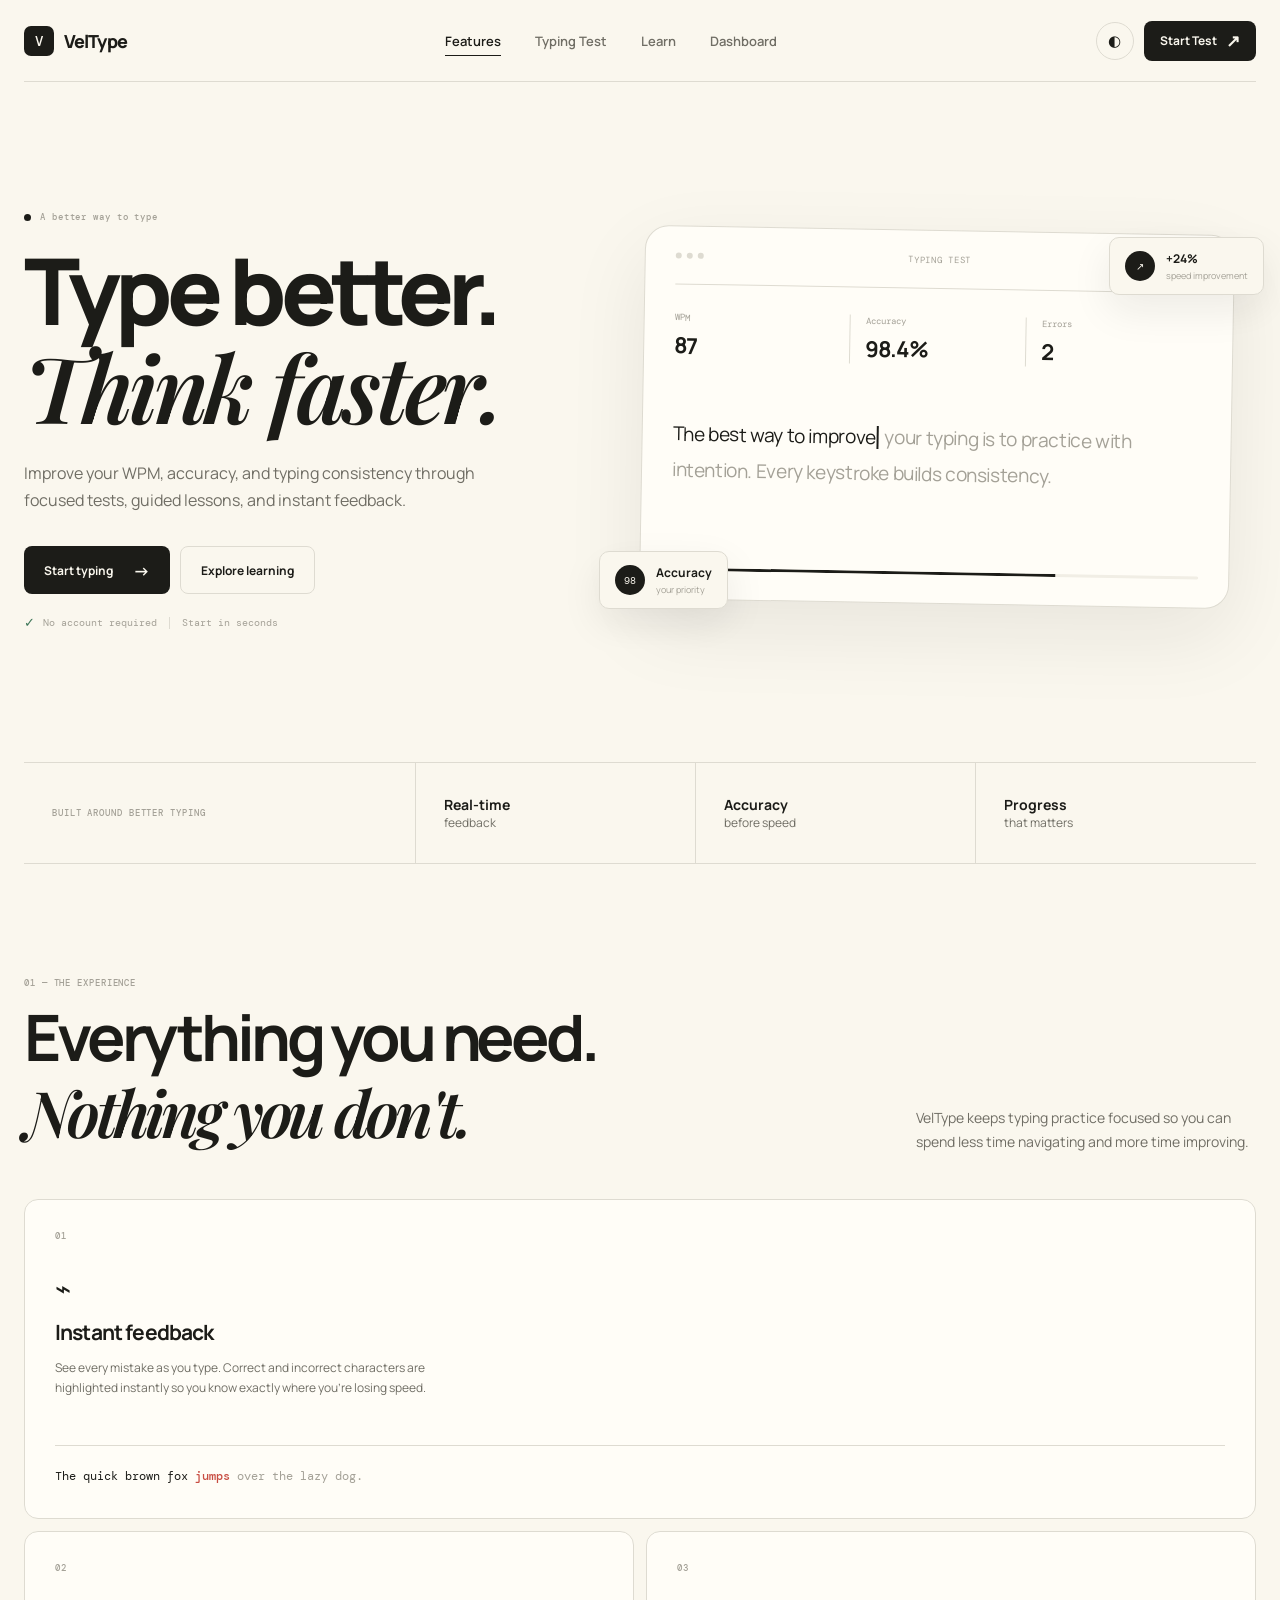
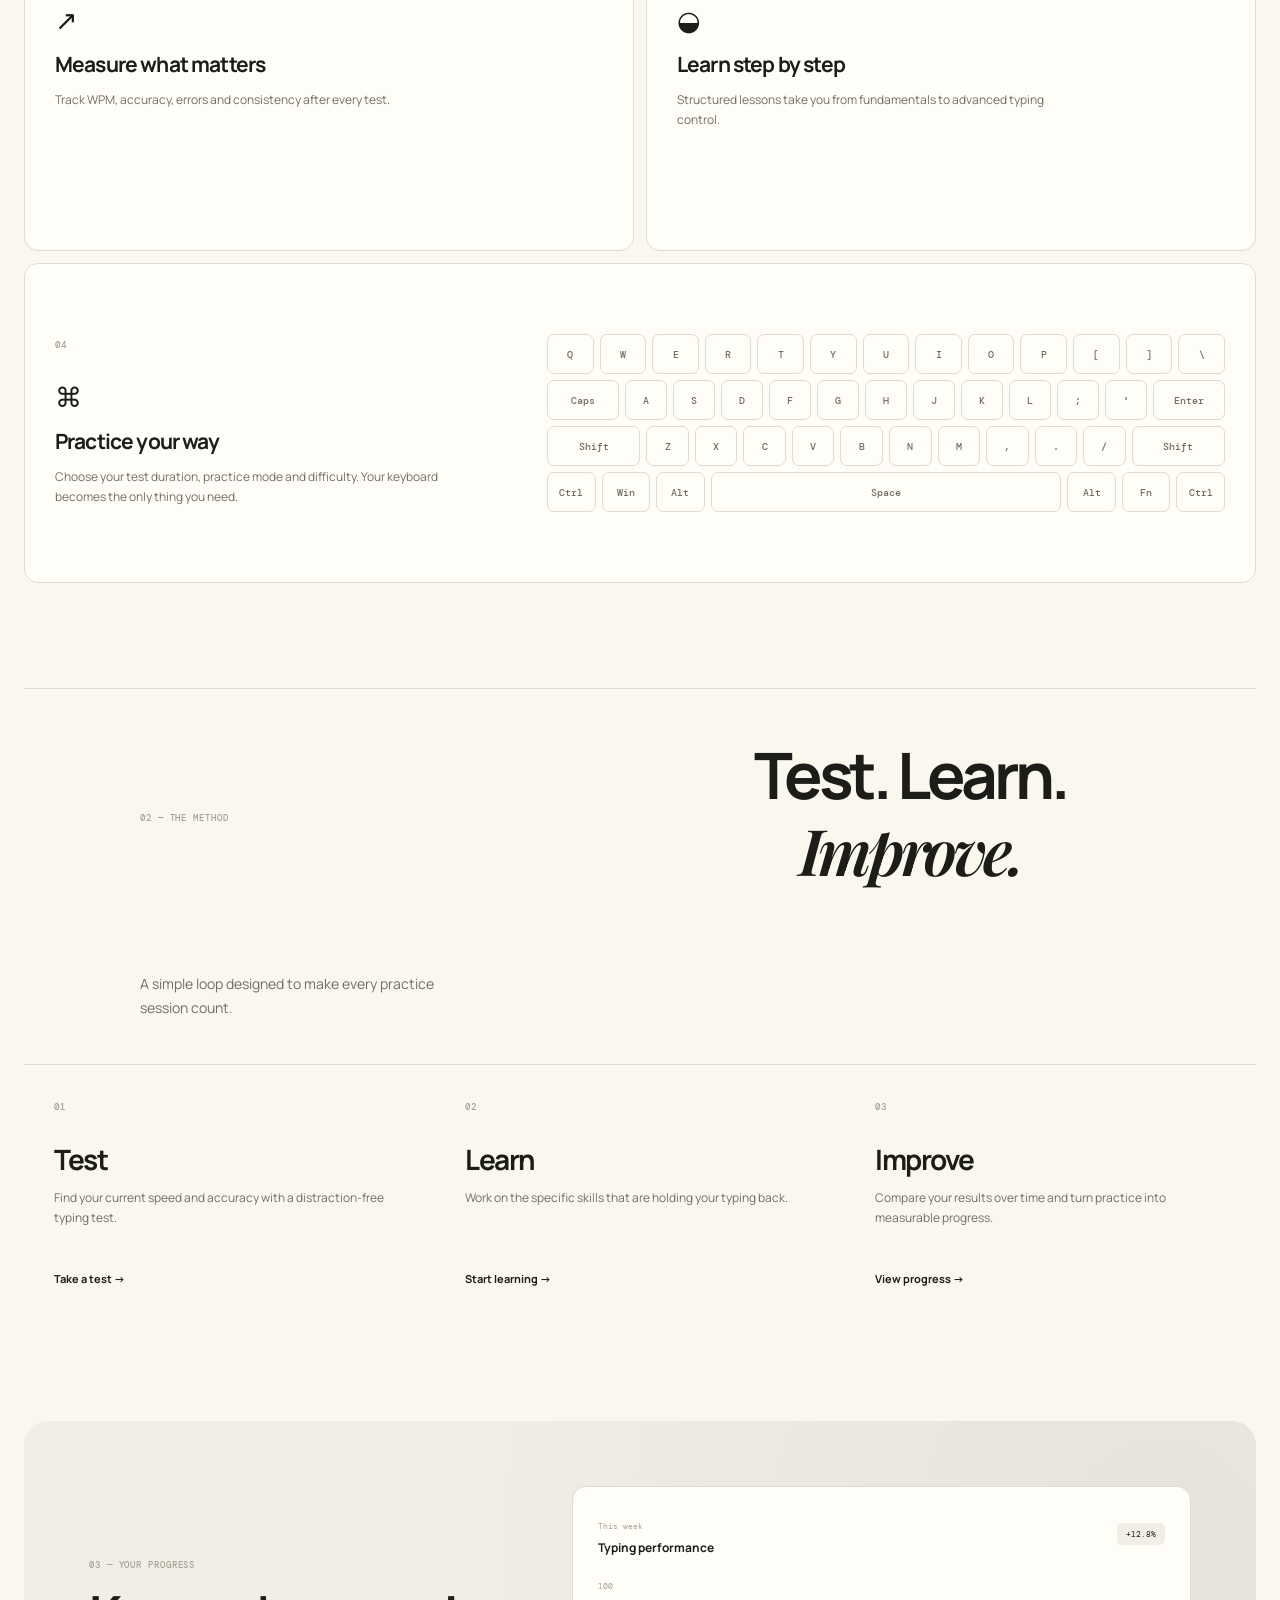
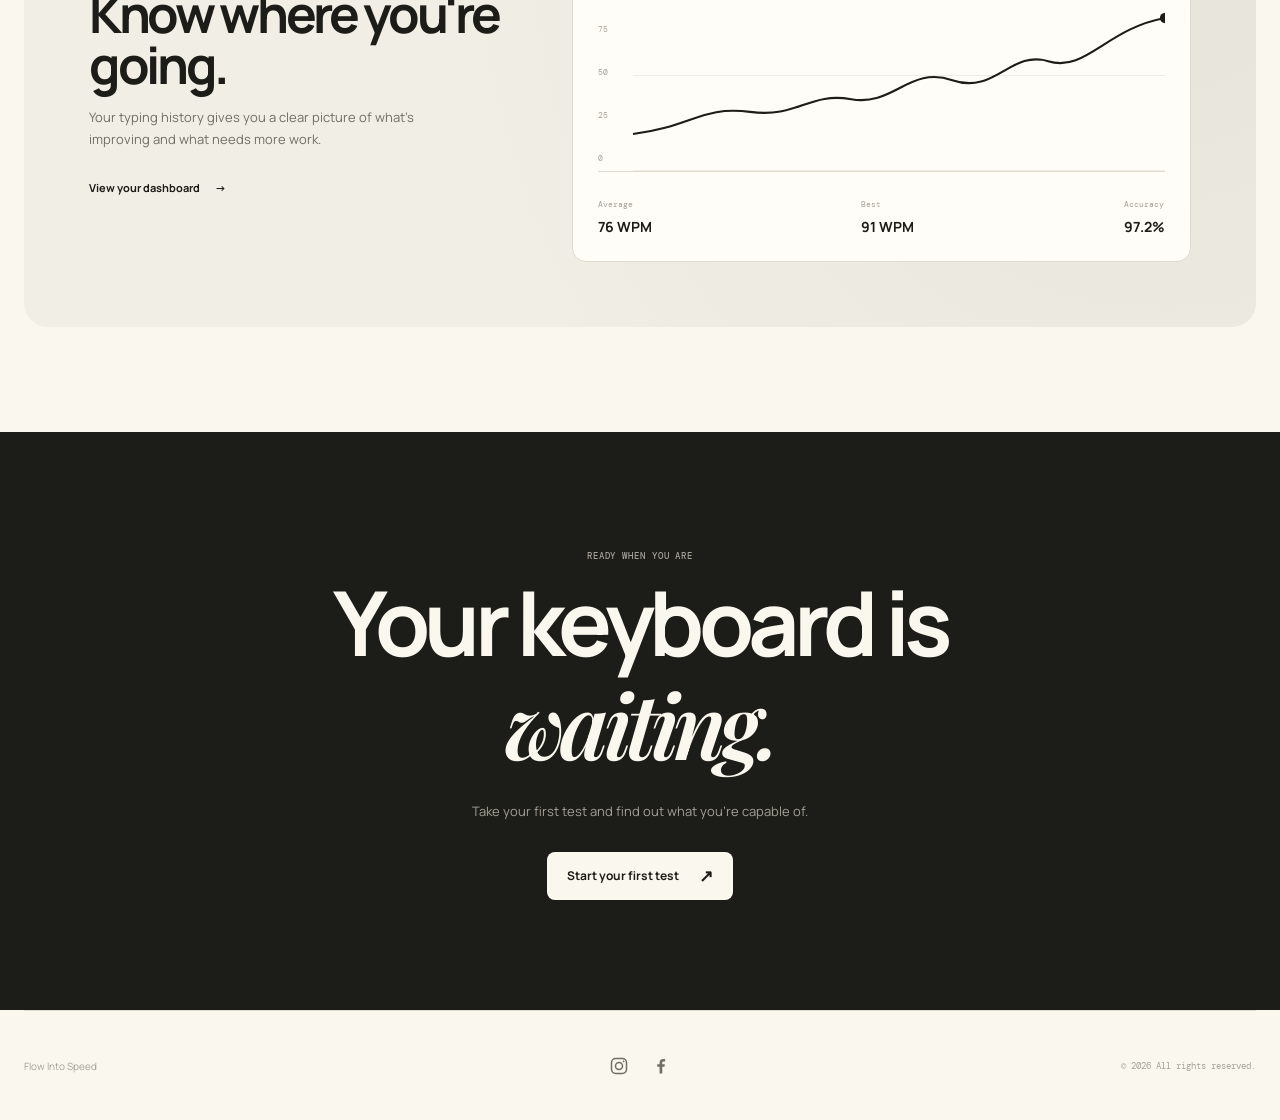
==== commit 41a339d8: "Update index.html" ====
--- a/index.html
+++ b/index.html
@@ -97,7 +97,7 @@
                             <span></span>
                         </div>
 
-                        <span class="window-label">TYPE TEST</span>
+                        <span class="window-label">TYPING TEST</span>
                         <span class="window-time">30s</span>
                     </div>
 
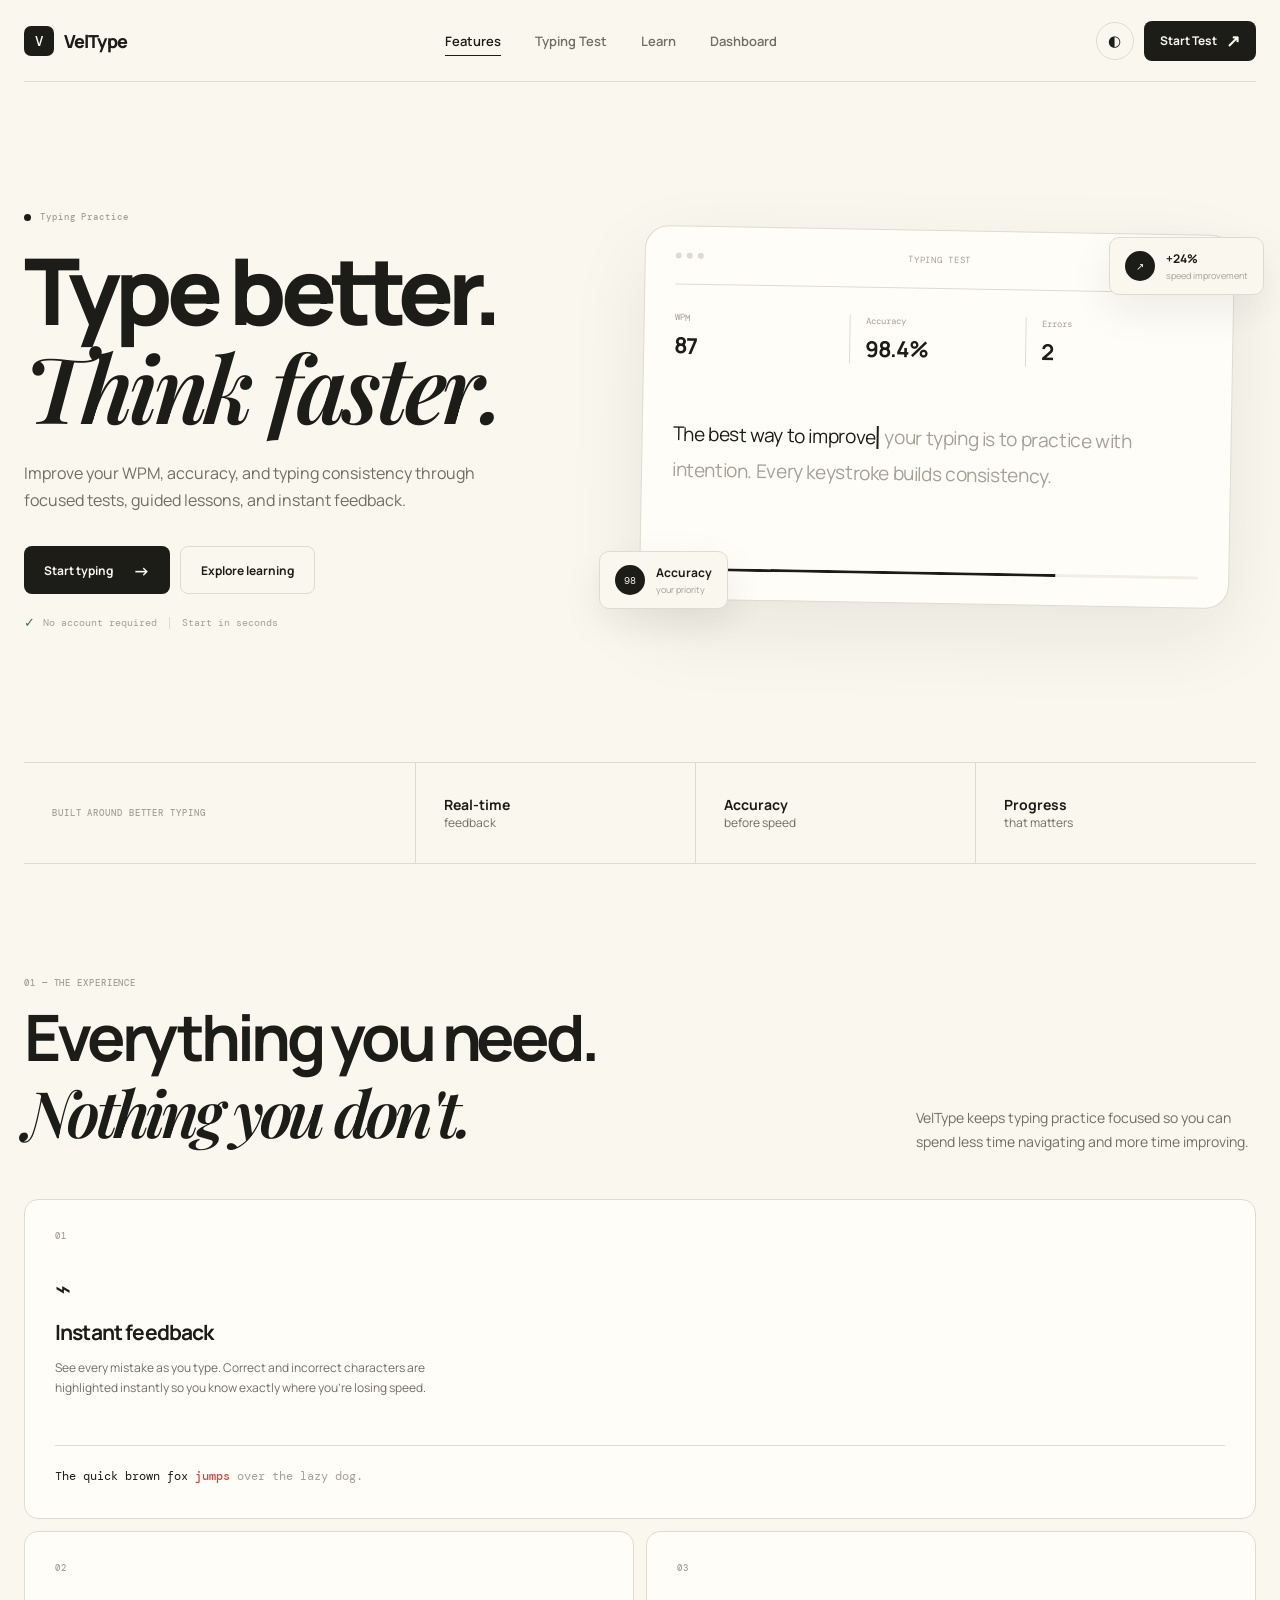
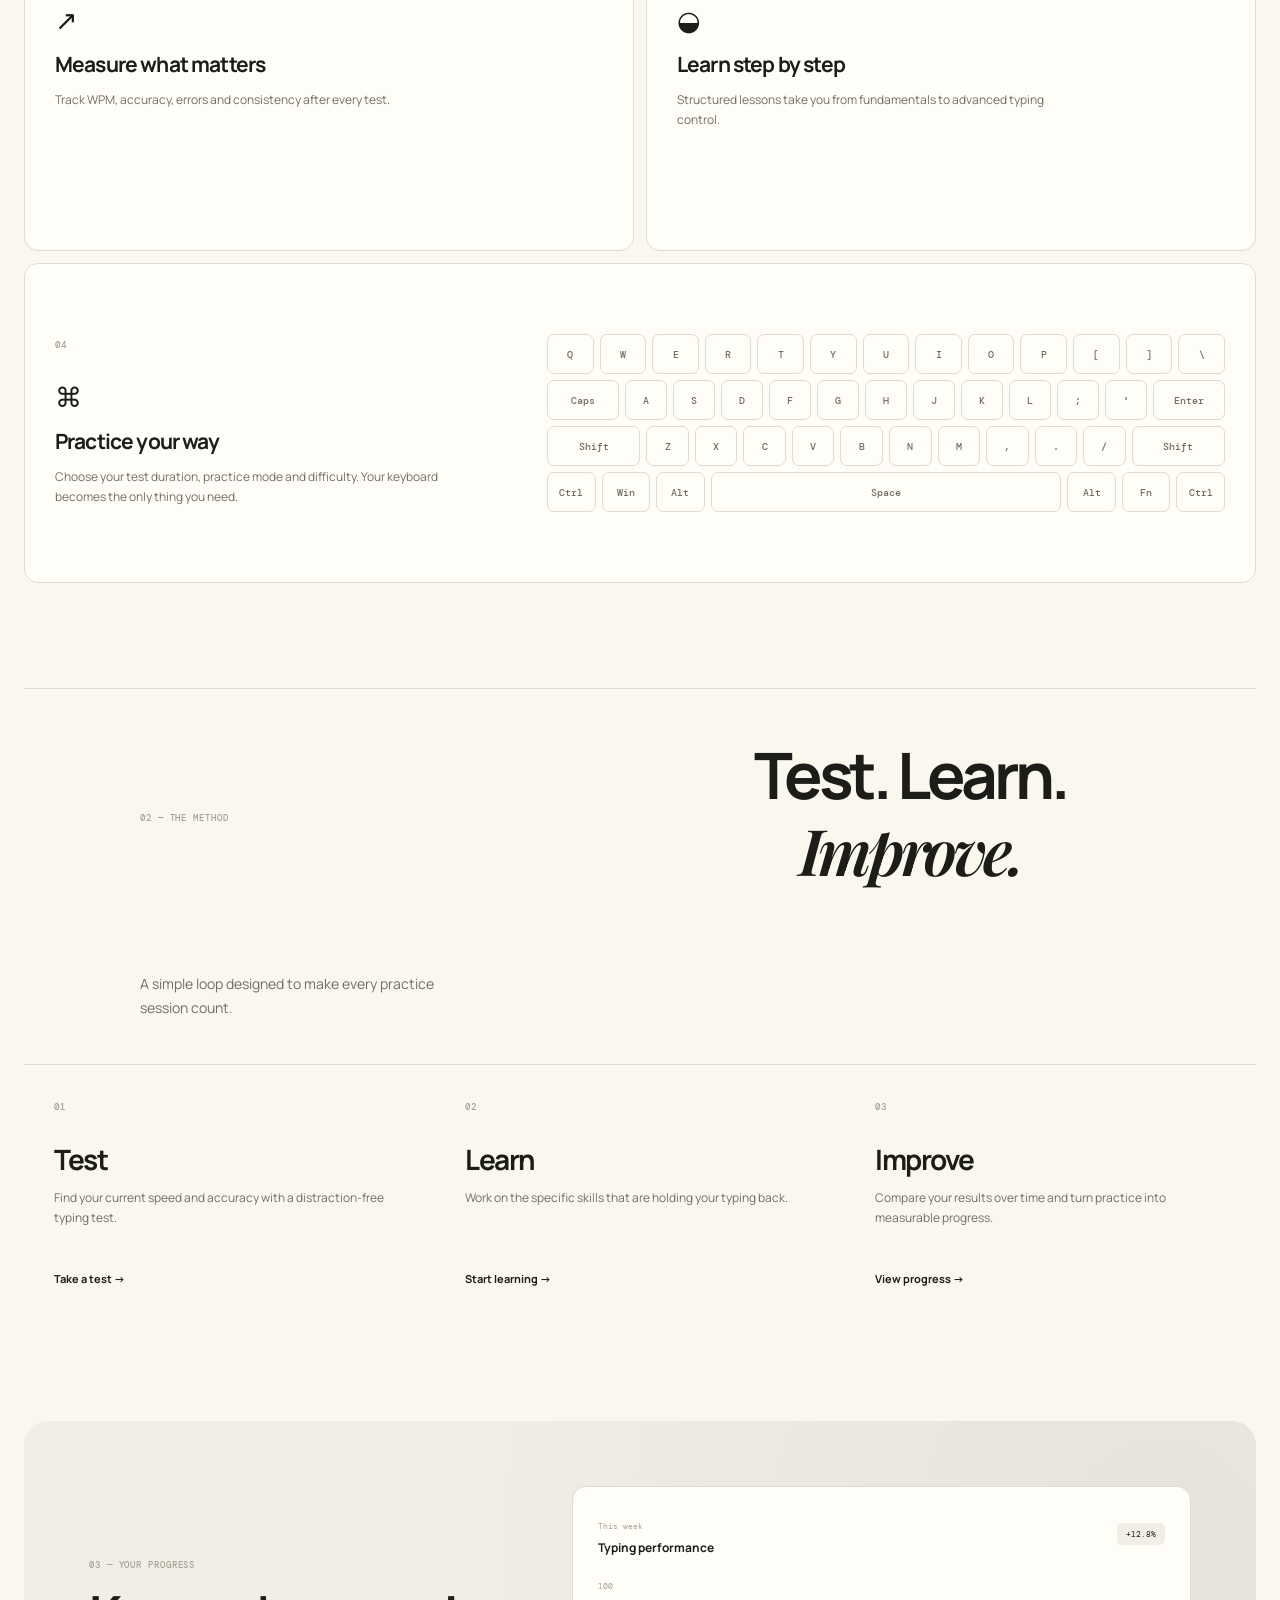
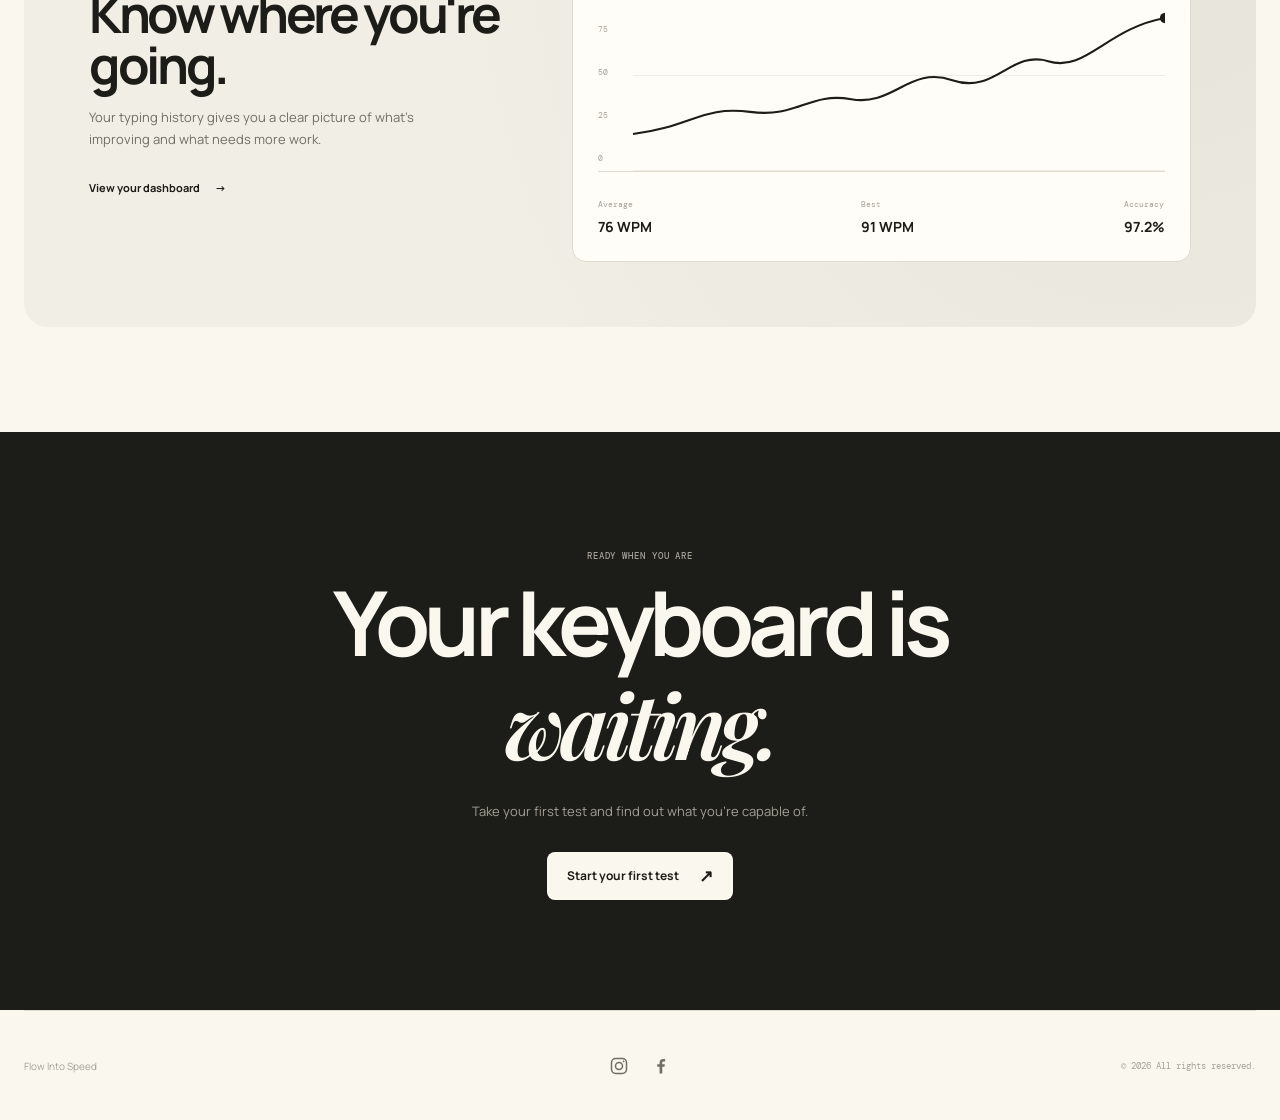
==== commit 519d856b: "Update index.html" ====
--- a/index.html
+++ b/index.html
@@ -56,7 +56,7 @@
             <div class="hero-copy">
                 <div class="eyebrow hero-reveal">
                     <span class="eyebrow-dot"></span>
-                    <span>A better way to type</span>
+                    <span>Typing Practice</span>
                 </div>
 
                 <h1 class="hero-title hero-reveal">
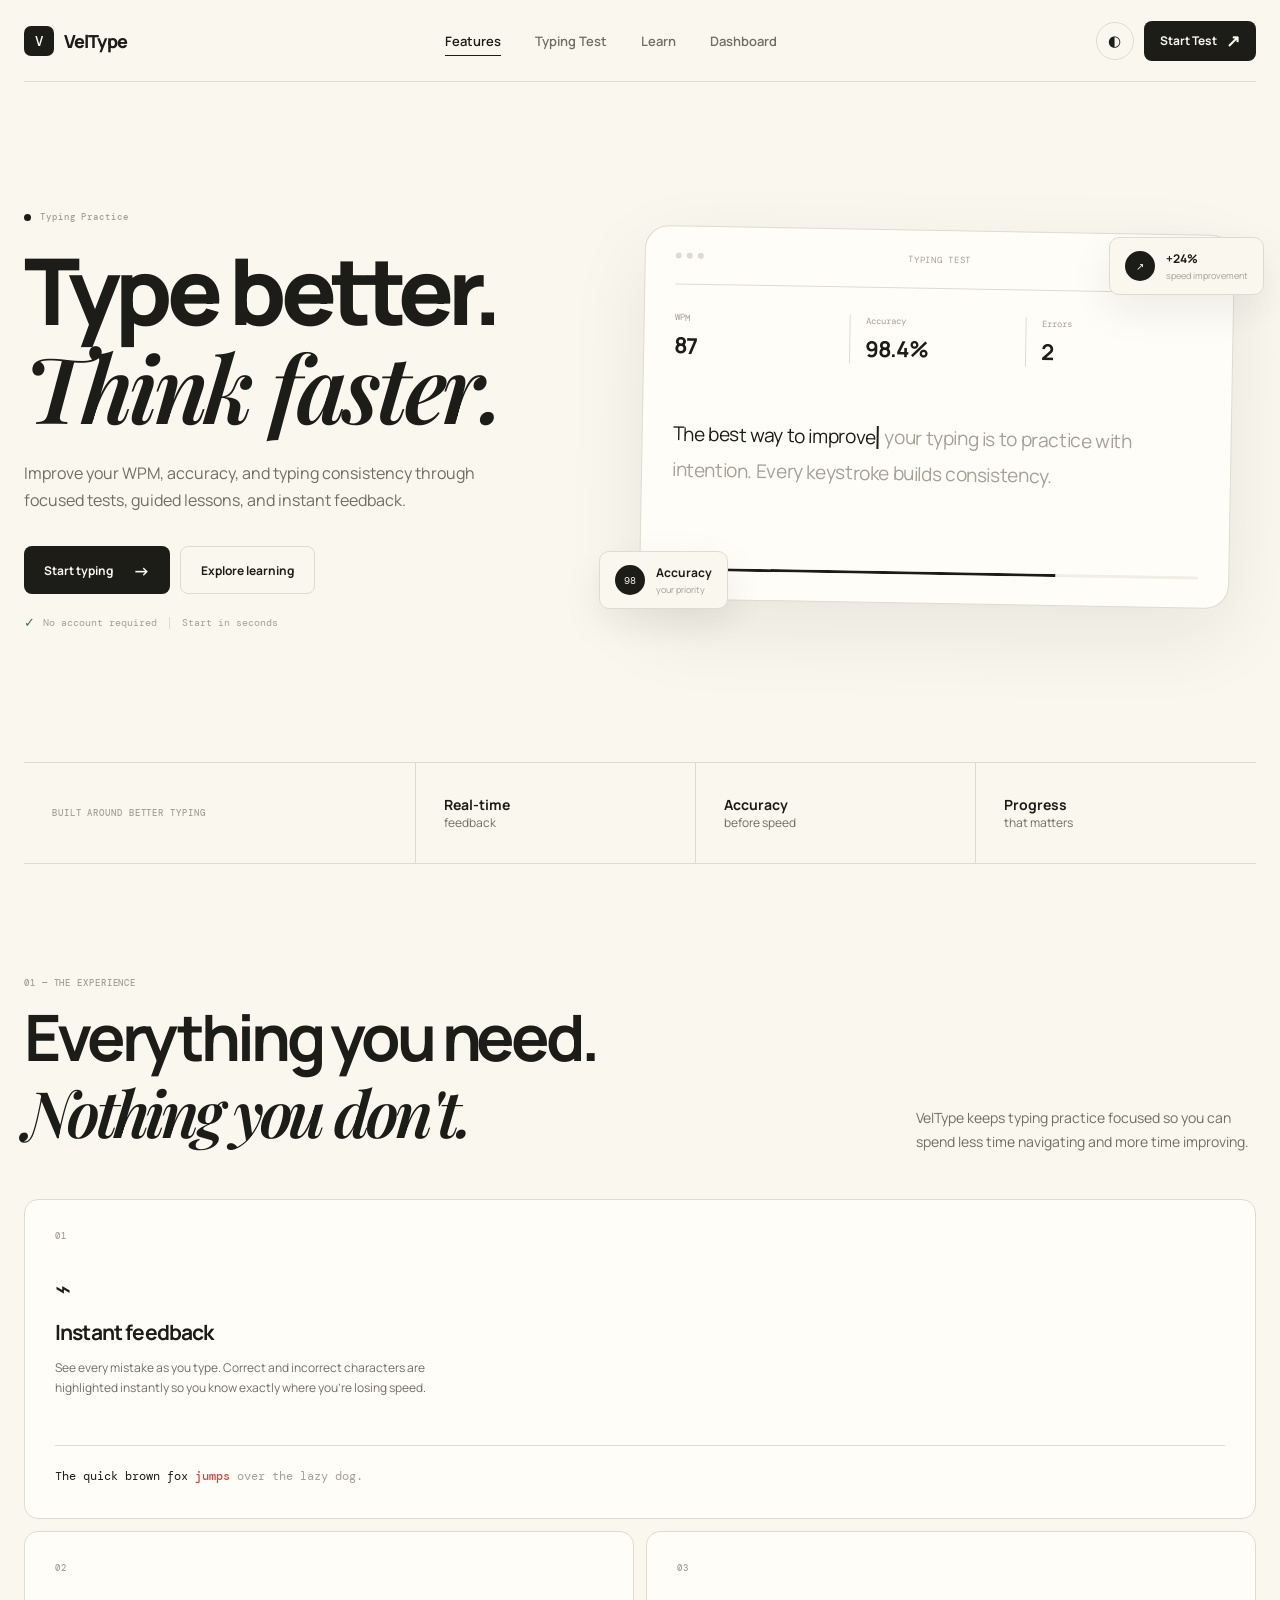
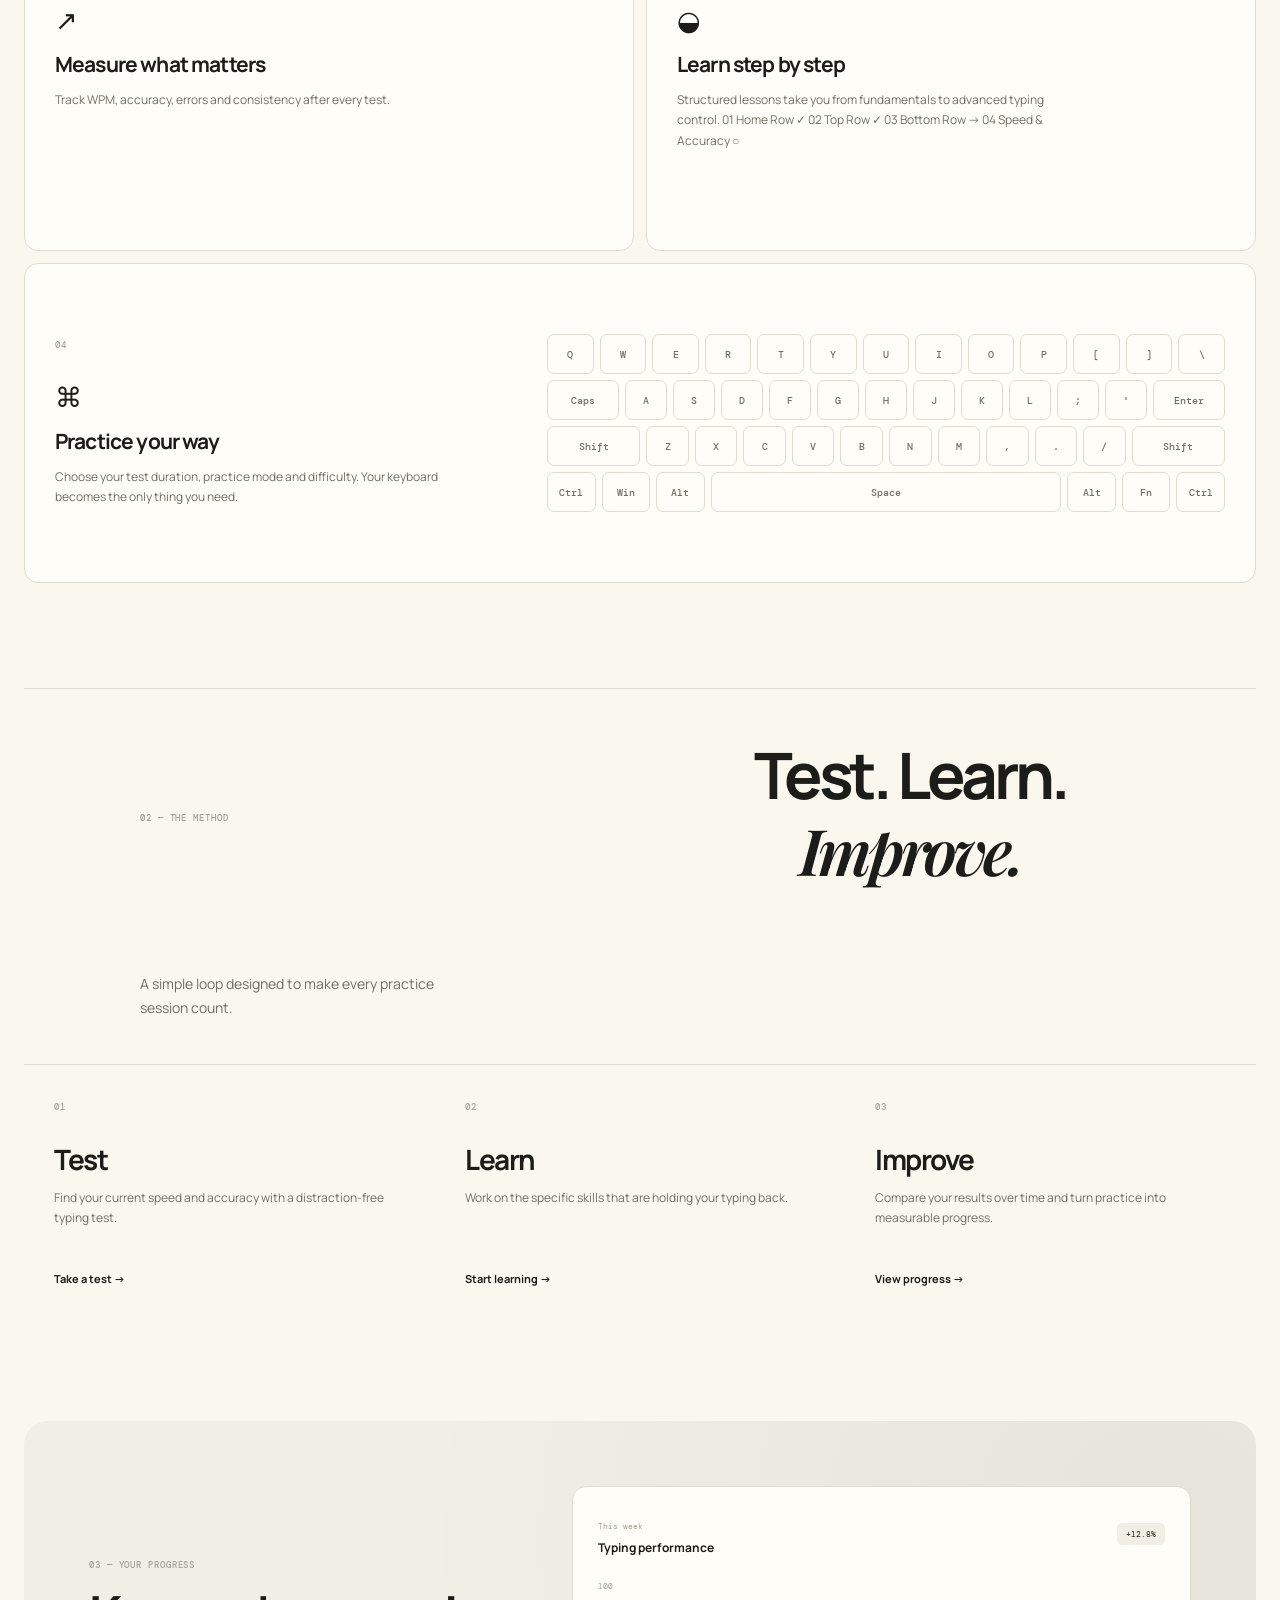
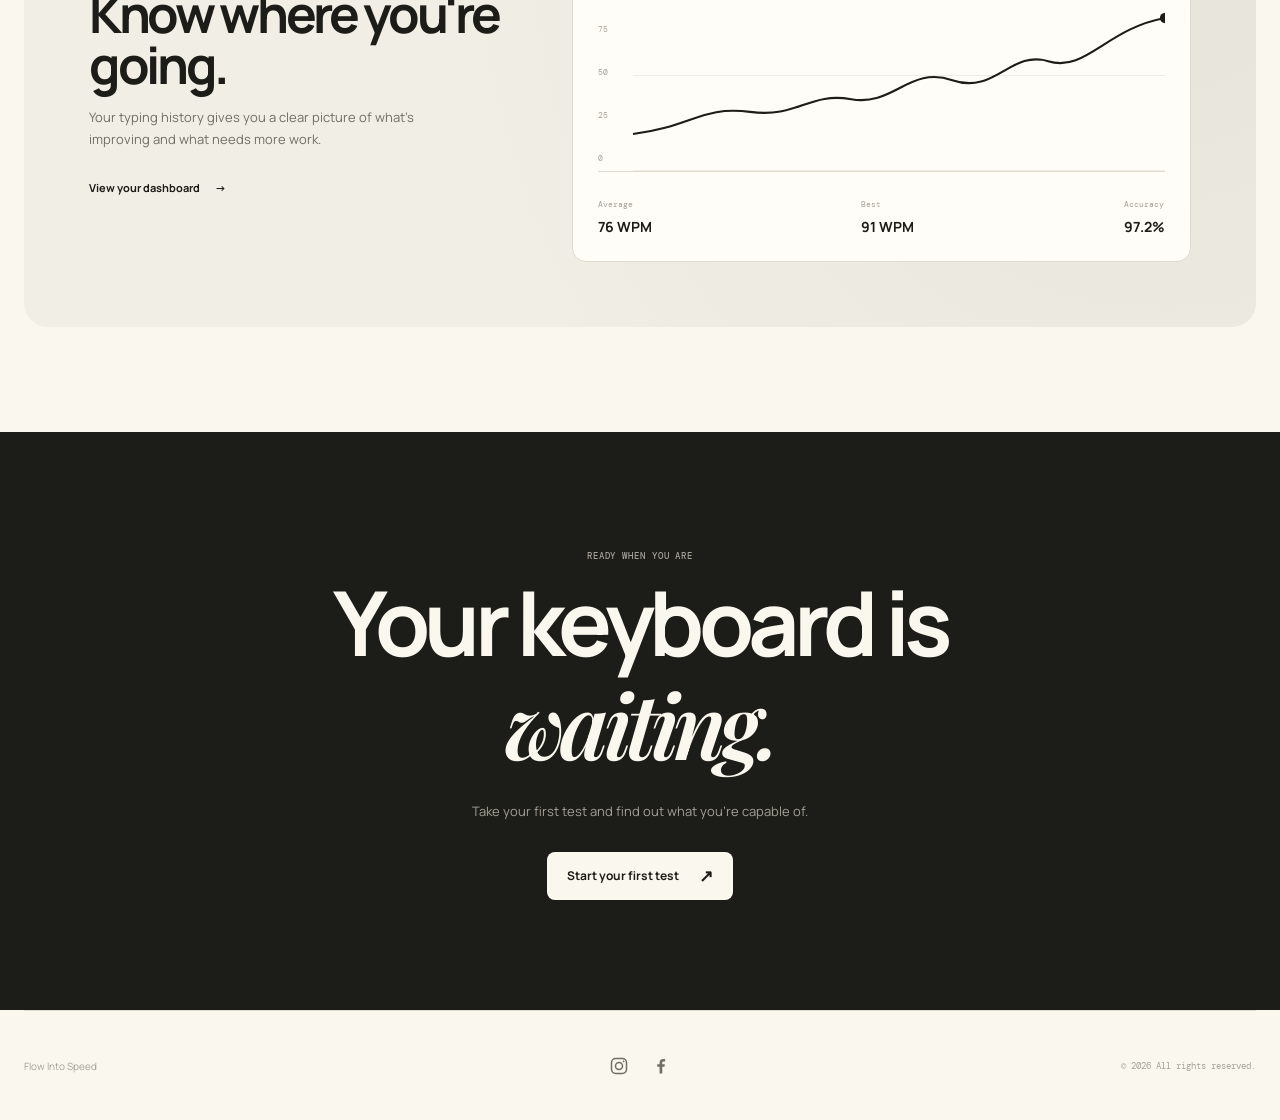
==== commit 20231433: "Update index.html" ====
--- a/index.html
+++ b/index.html
@@ -226,6 +226,10 @@
                     <p>
                         Structured lessons take you from fundamentals
                         to advanced typing control.
+                        01  Home Row              ✓
+                        02  Top Row               ✓
+                        03  Bottom Row            →
+                        04  Speed & Accuracy      ○
                     </p>
                 </article>
 
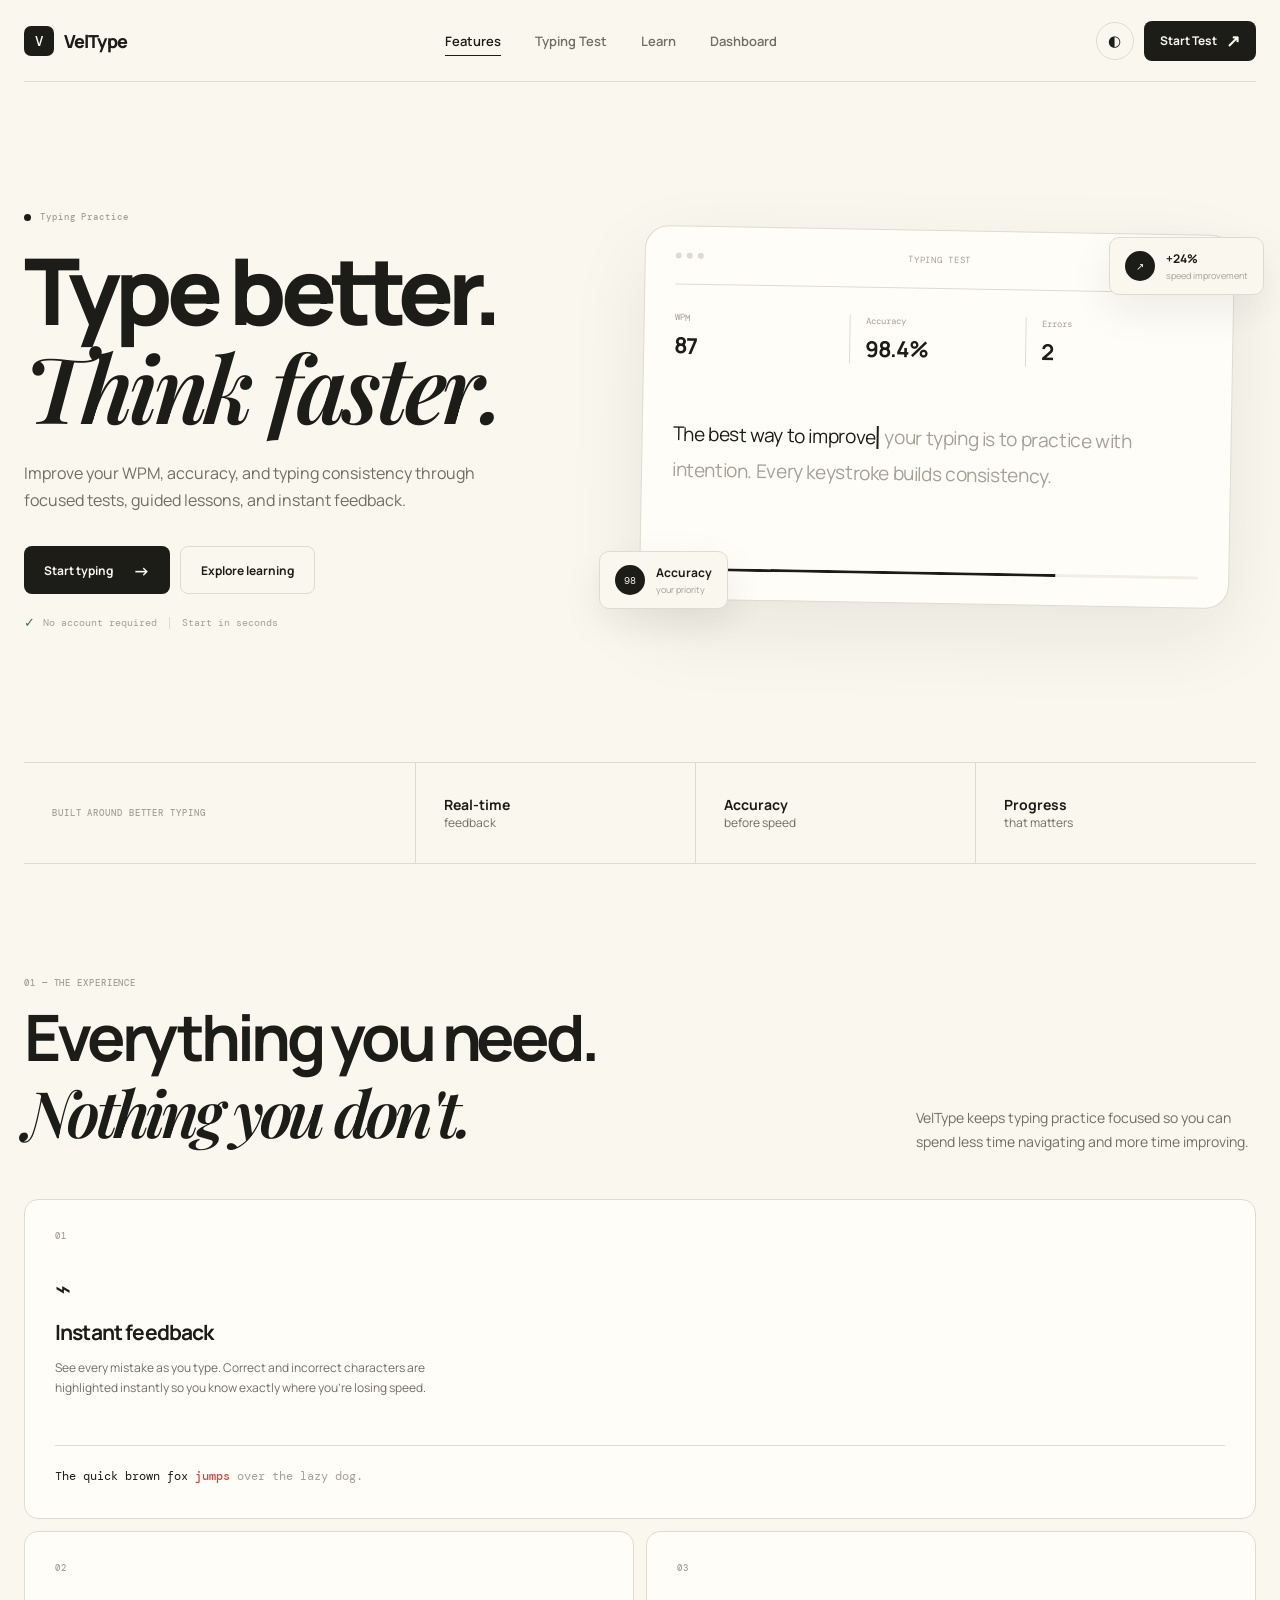
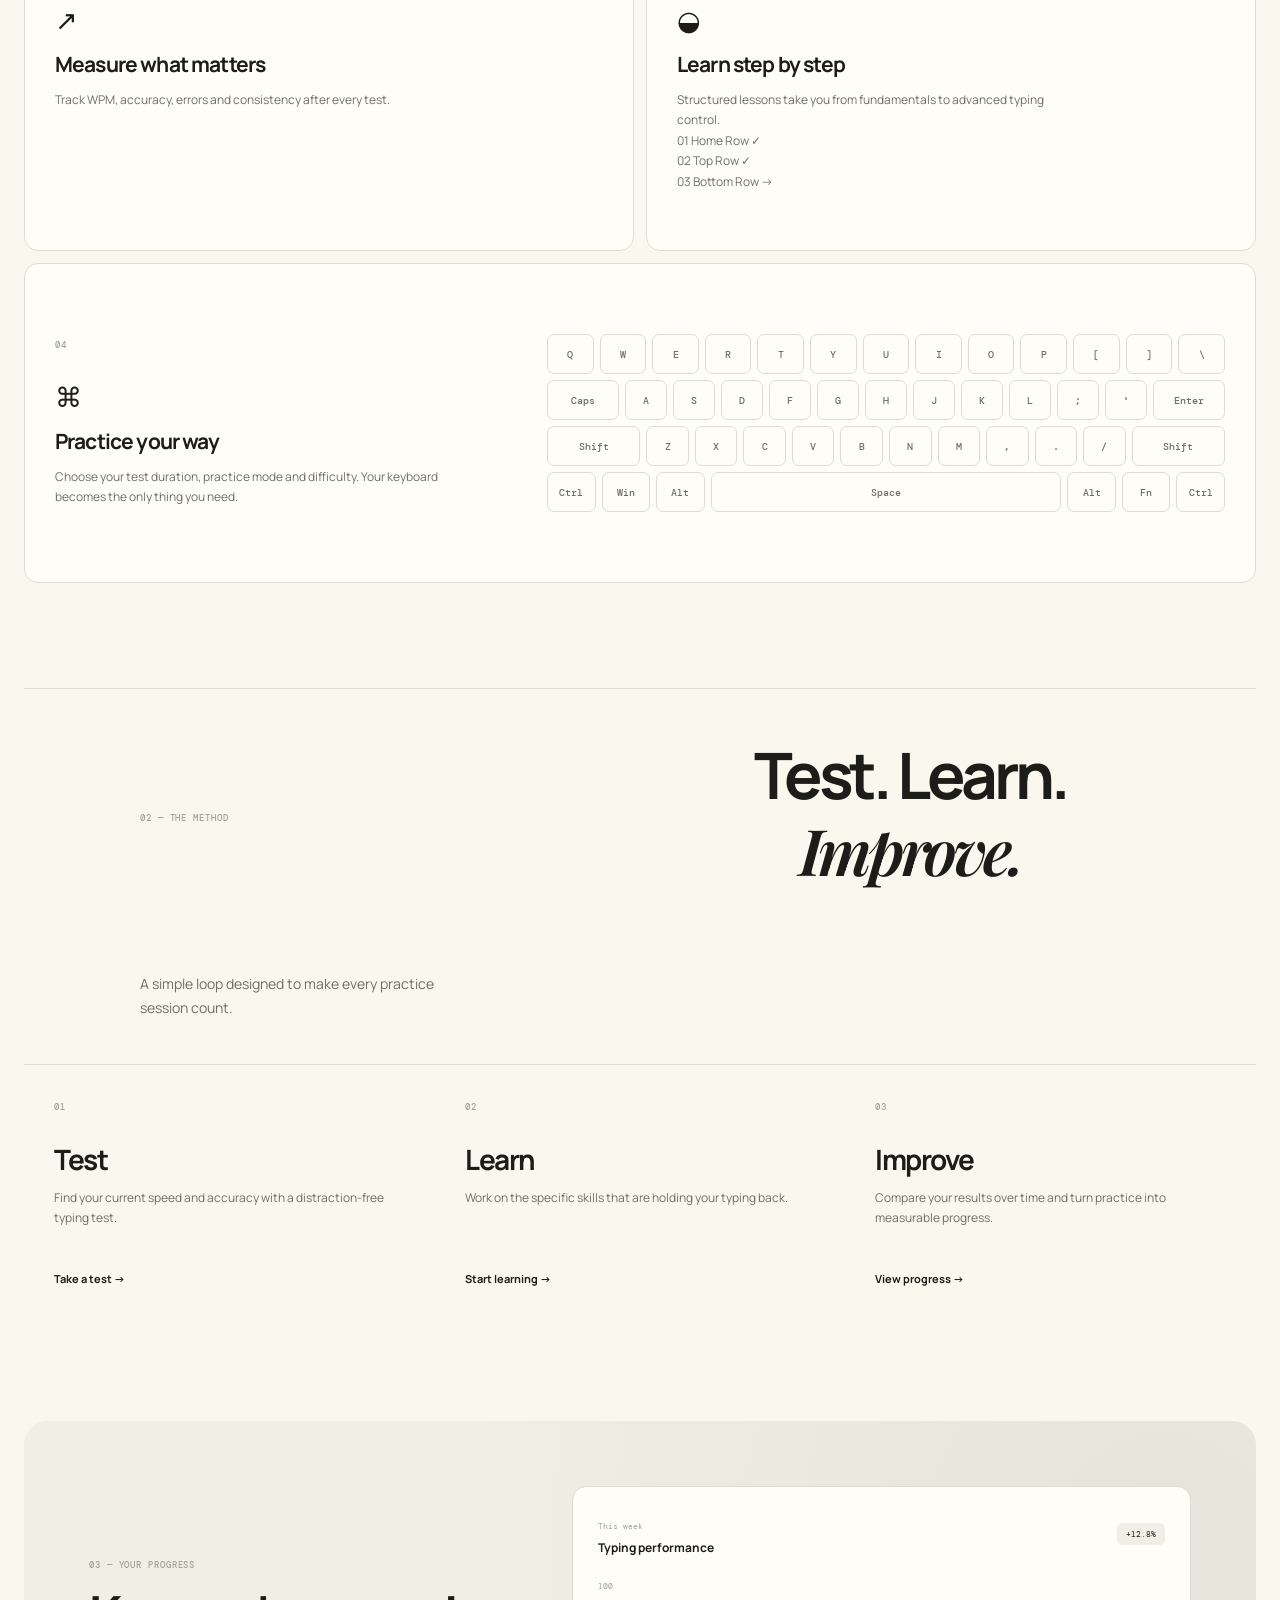
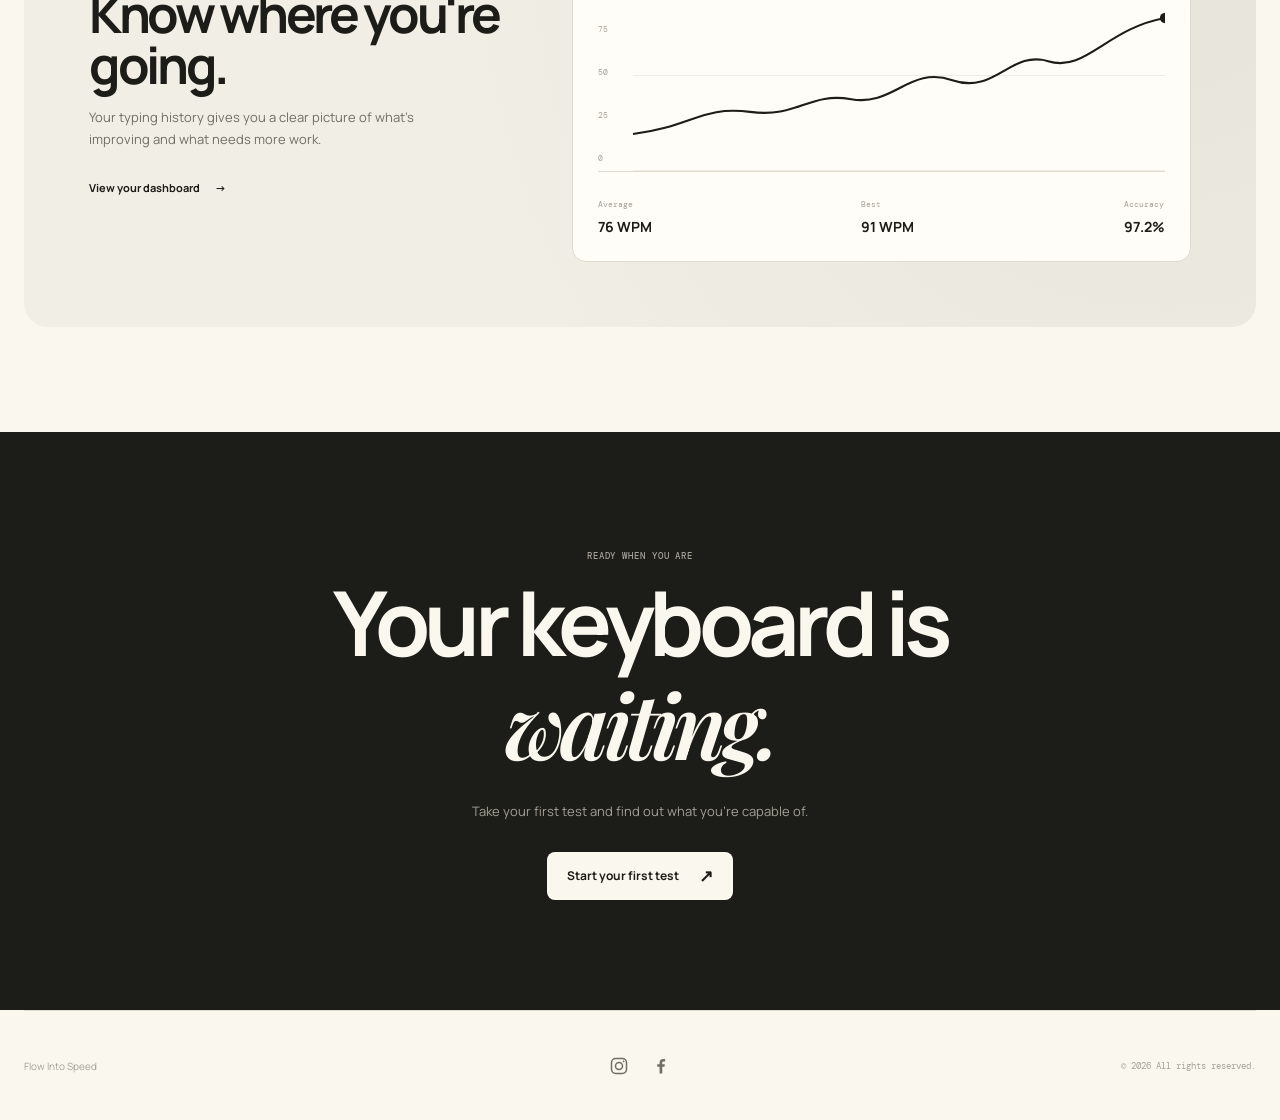
==== commit f701ec74: "Update index.html" ====
--- a/index.html
+++ b/index.html
@@ -225,11 +225,10 @@
                     <h3>Learn step by step</h3>
                     <p>
                         Structured lessons take you from fundamentals
-                        to advanced typing control.
-                        01  Home Row              ✓
-                        02  Top Row               ✓
+                        to advanced typing control.<br>
+                        01  Home Row              ✓<br>
+                        02  Top Row               ✓<br>
                         03  Bottom Row            →
-                        04  Speed & Accuracy      ○
                     </p>
                 </article>
 
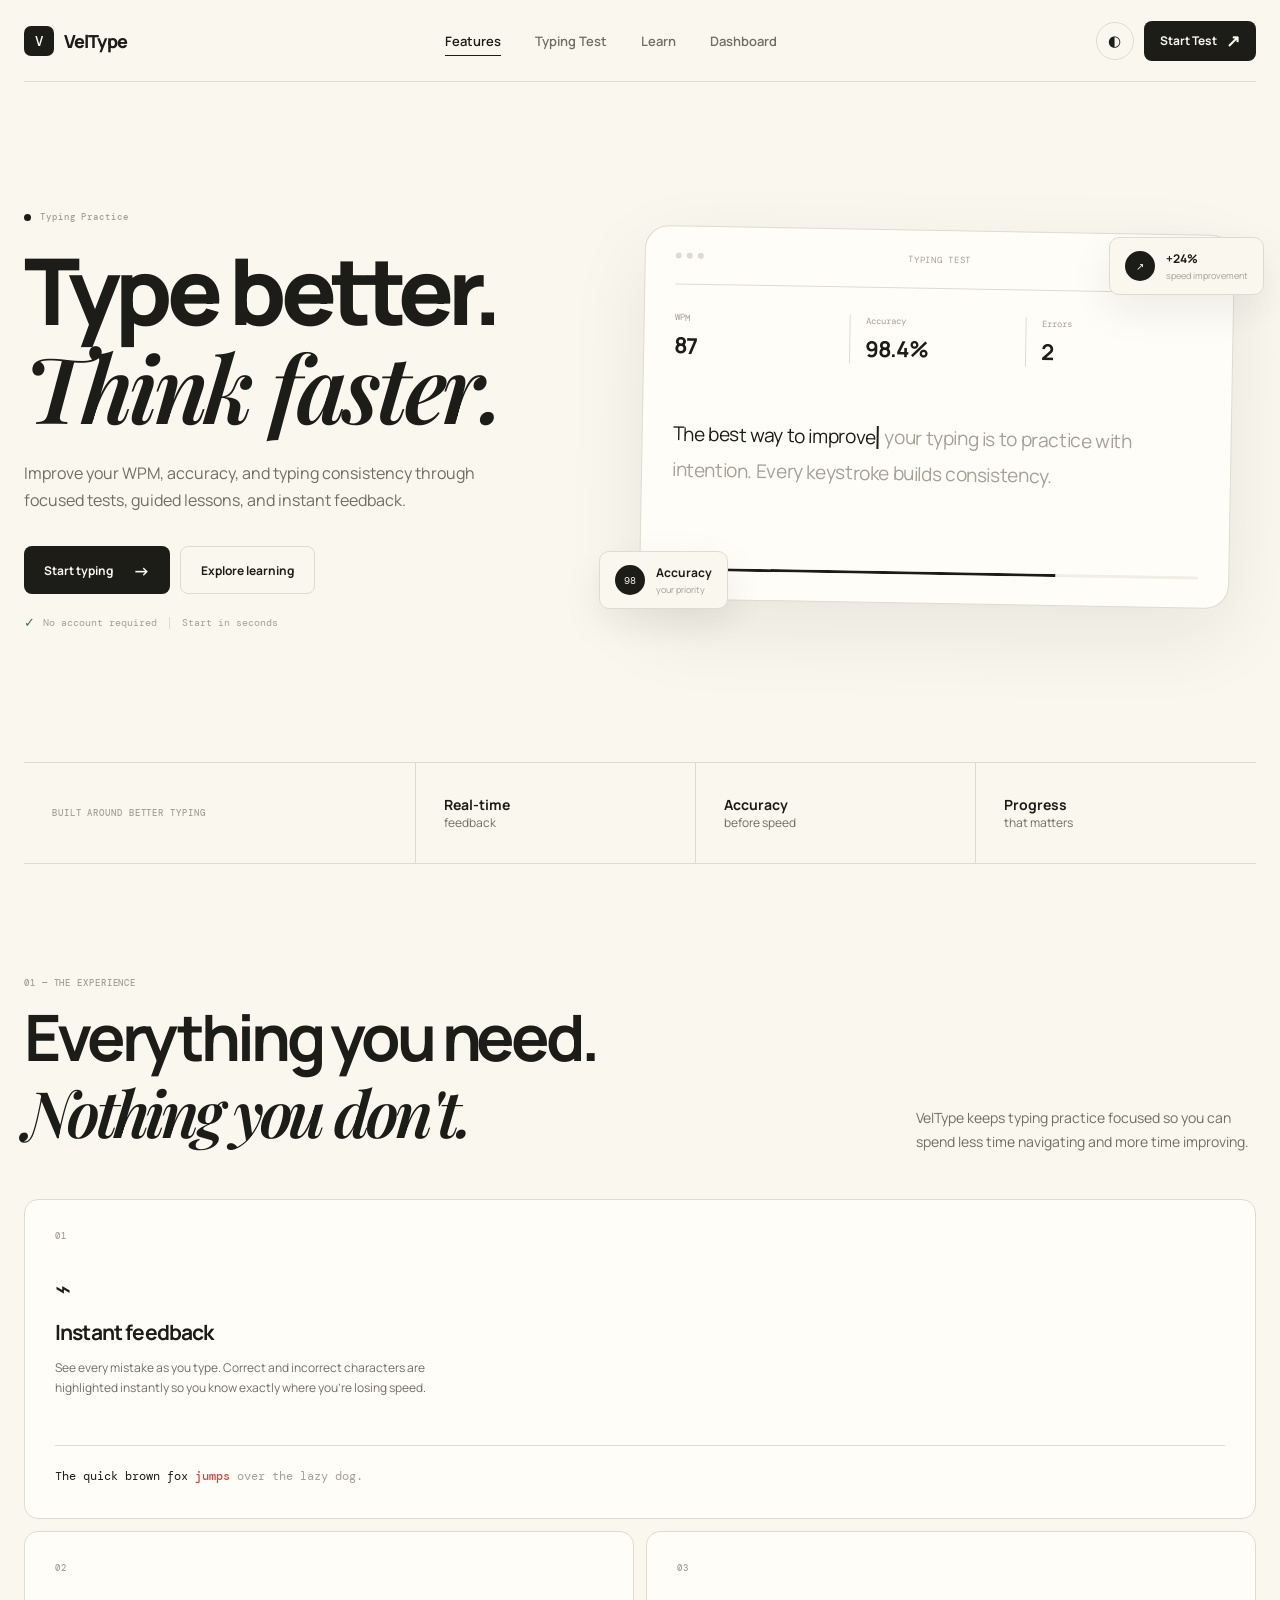
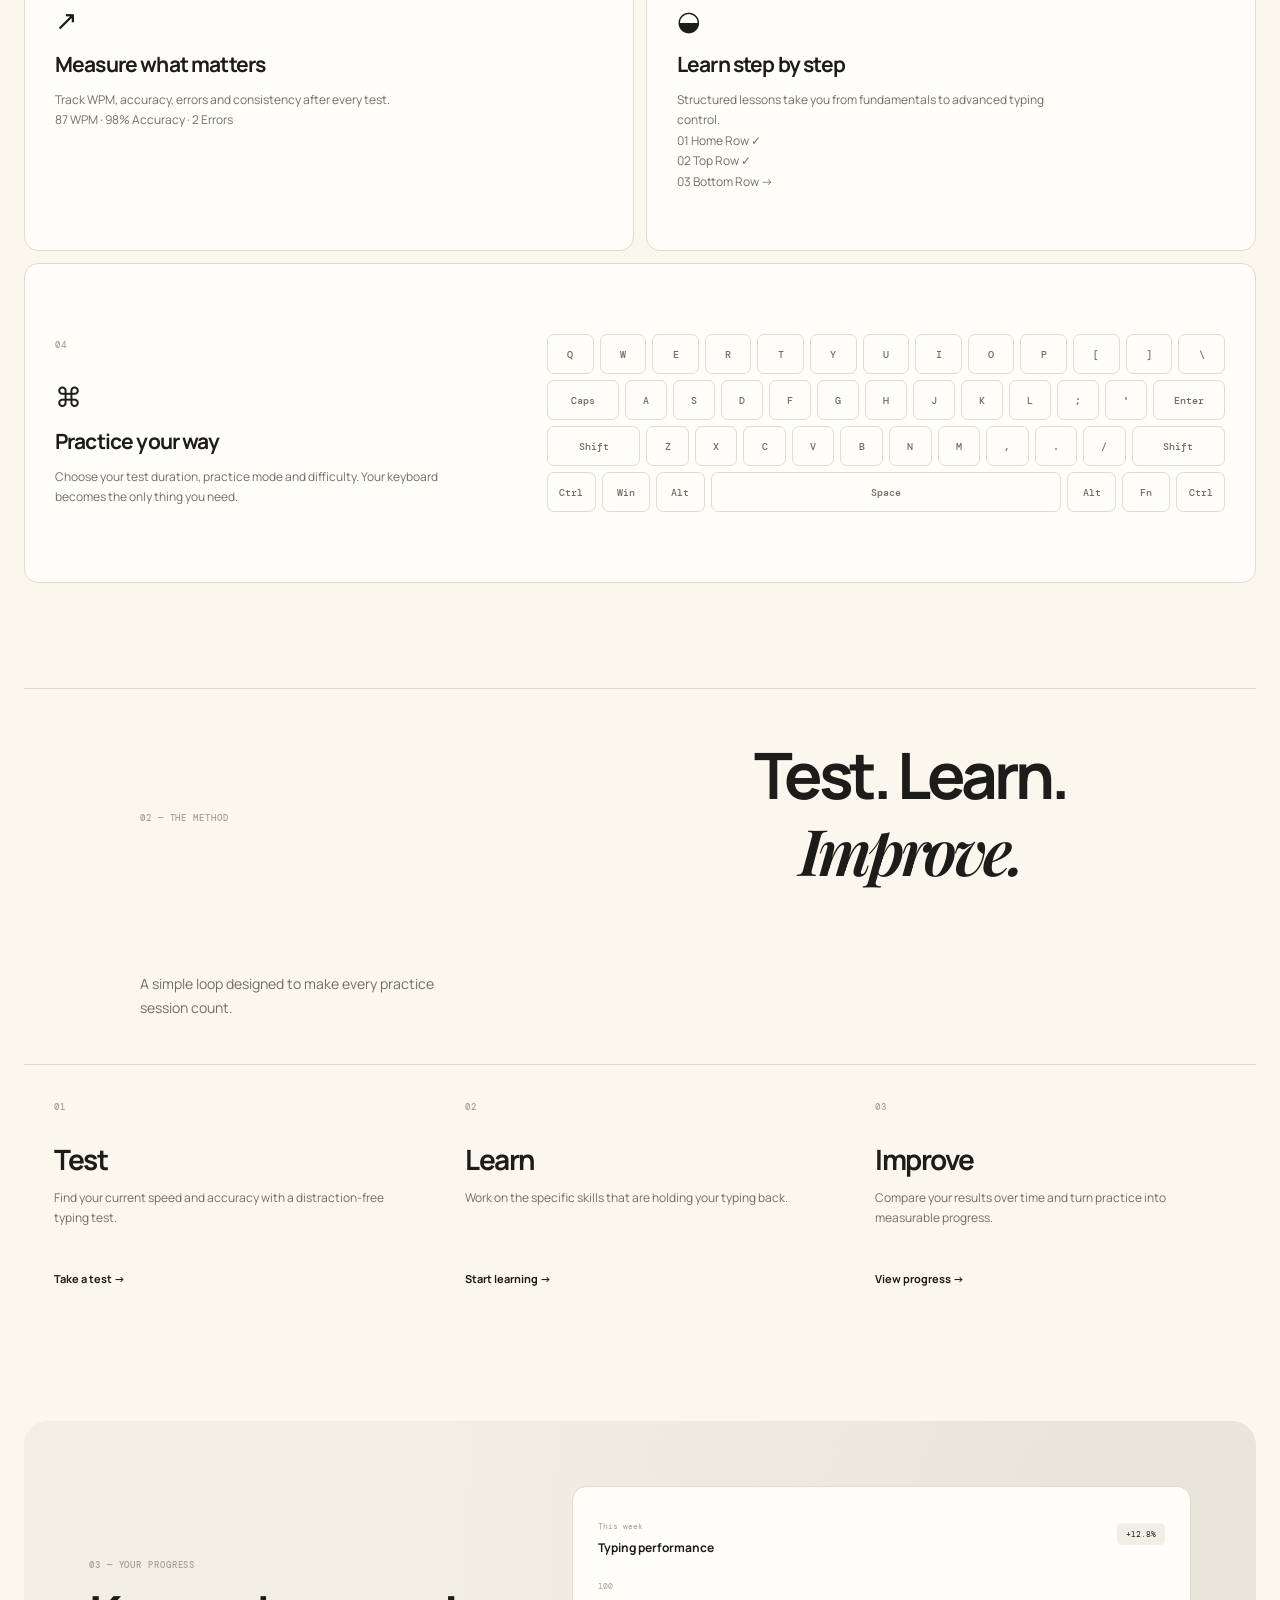
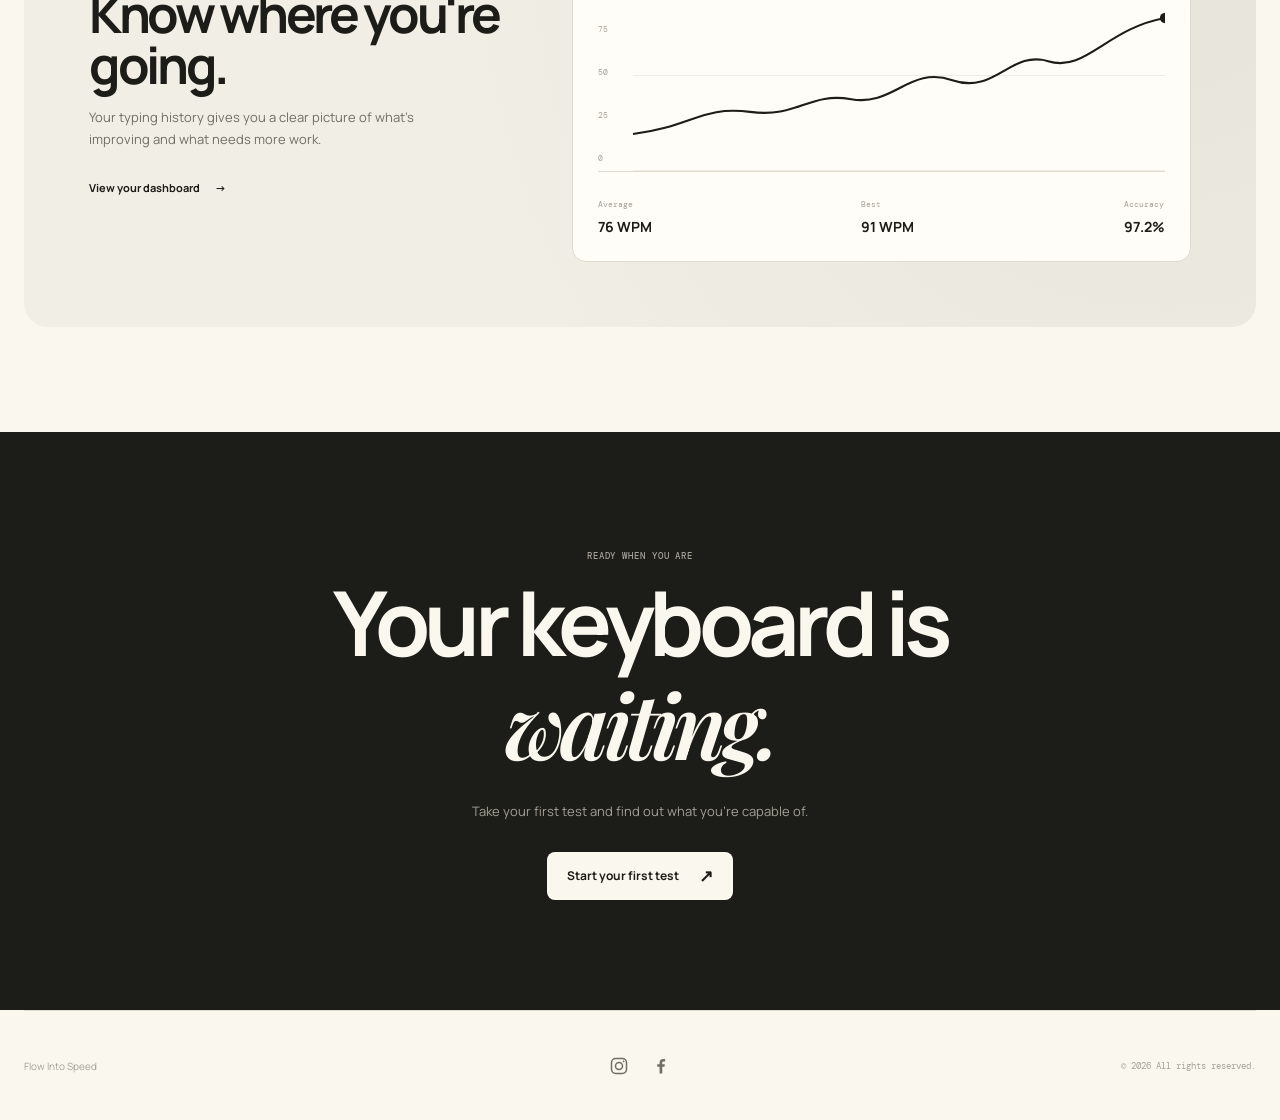
==== commit 772450ce: "Update index.html" ====
--- a/index.html
+++ b/index.html
@@ -213,7 +213,8 @@
                     <h3>Measure what matters</h3>
                     <p>
                         Track WPM, accuracy, errors and consistency
-                        after every test.
+                        after every test. <br>
+                        87 WPM · 98% Accuracy · 2 Errors
                     </p>
                 </article>
 
